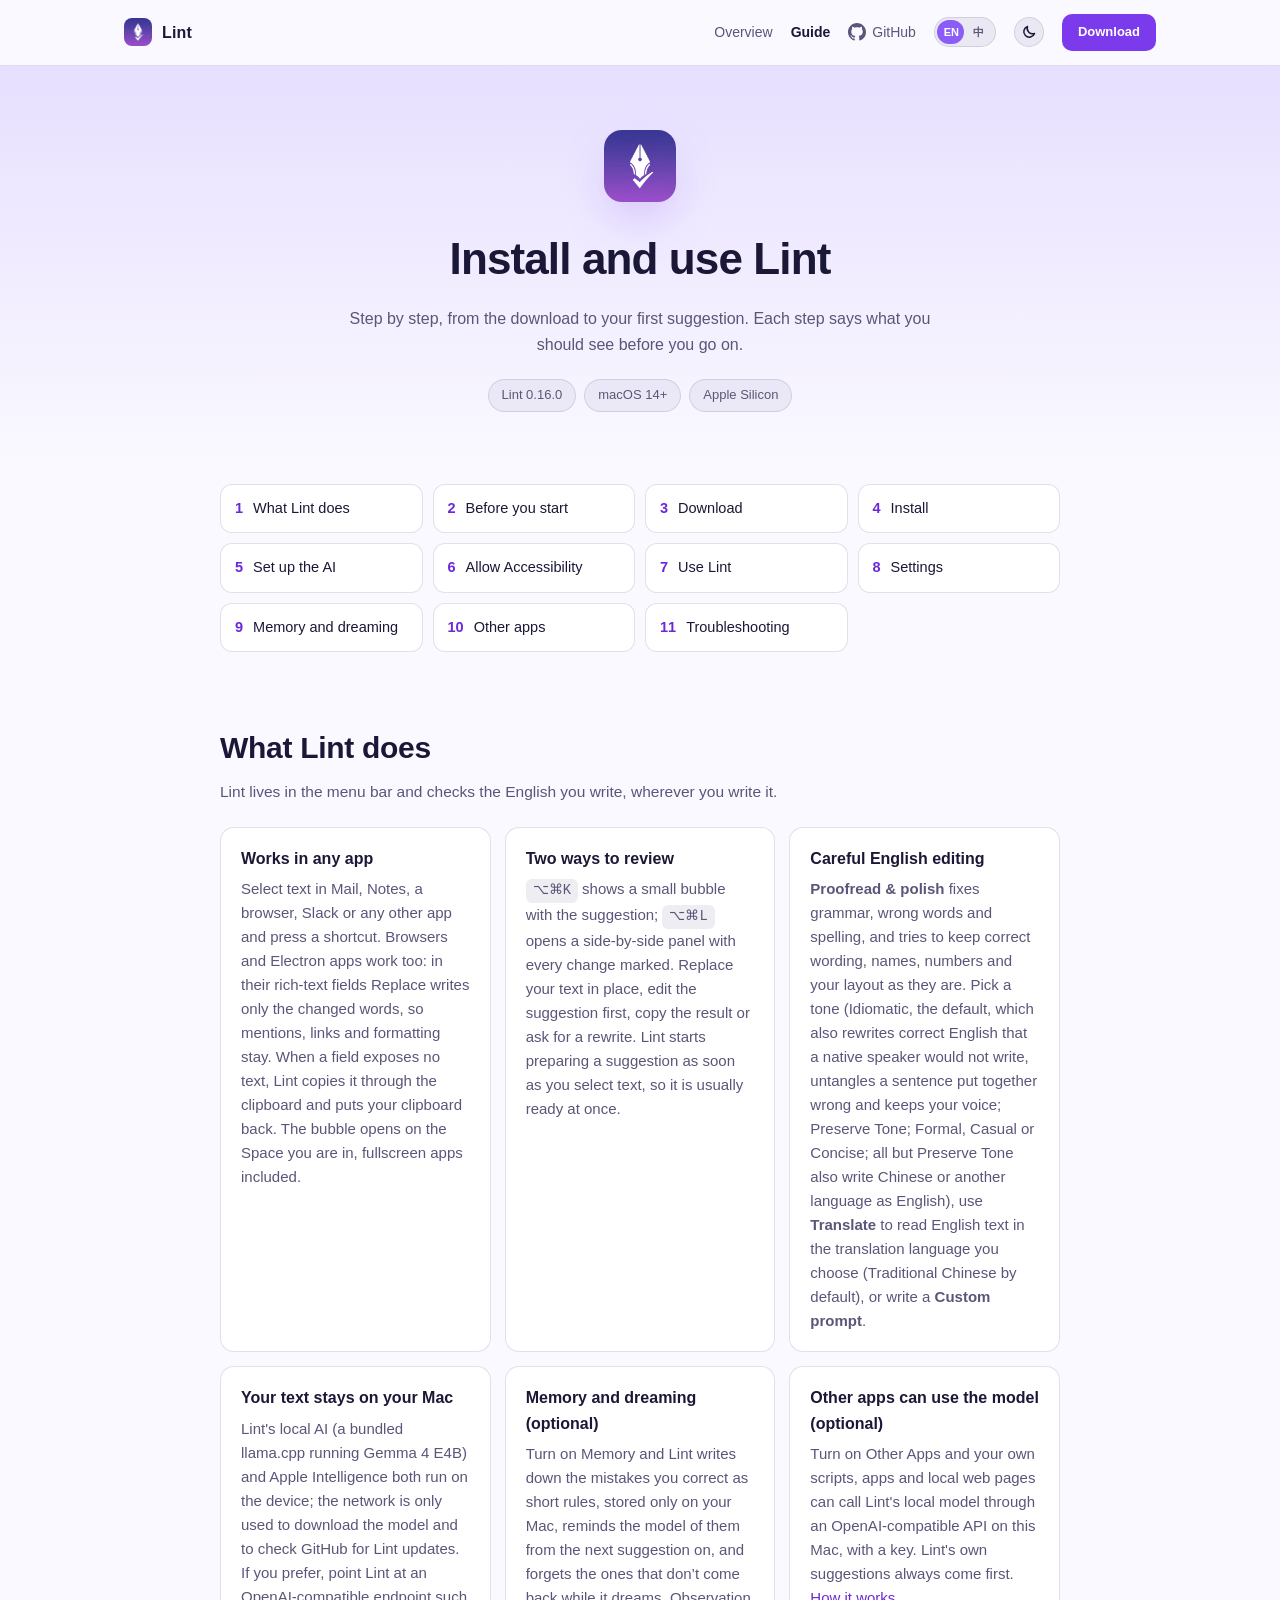
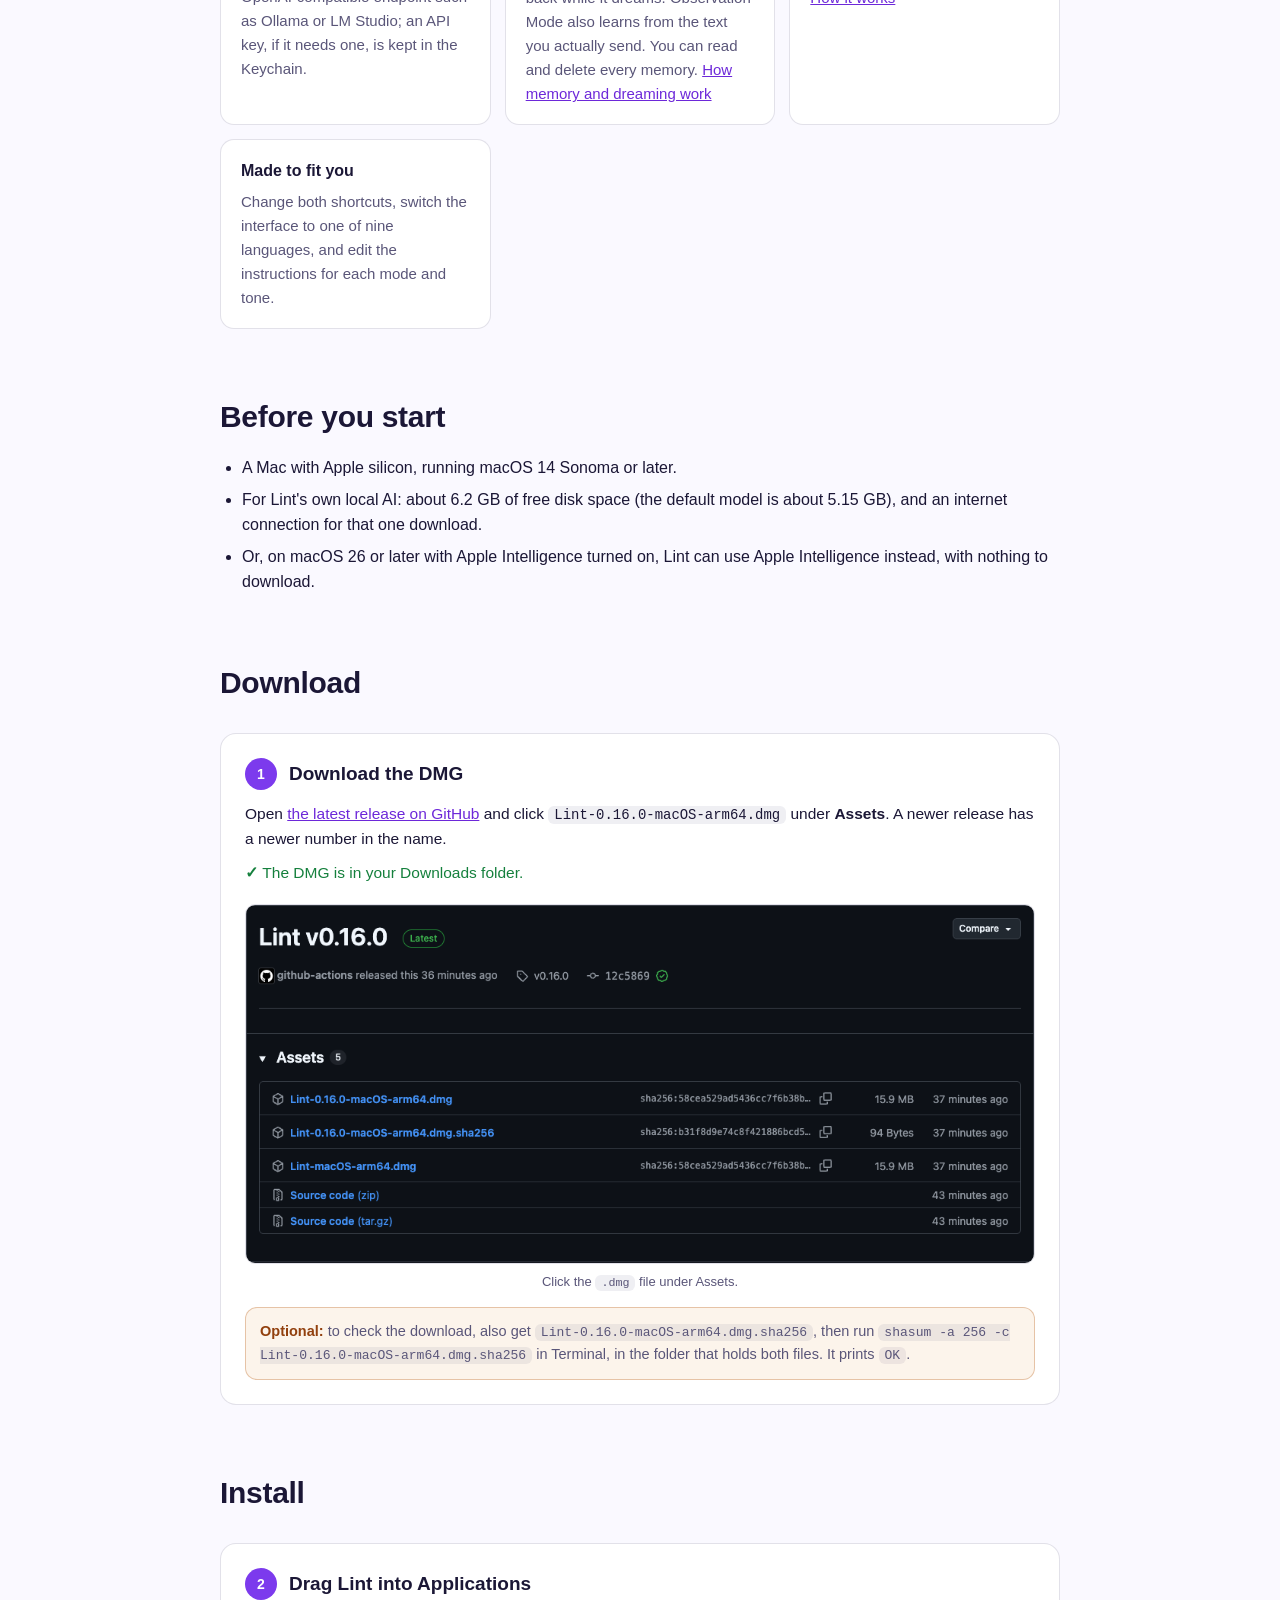
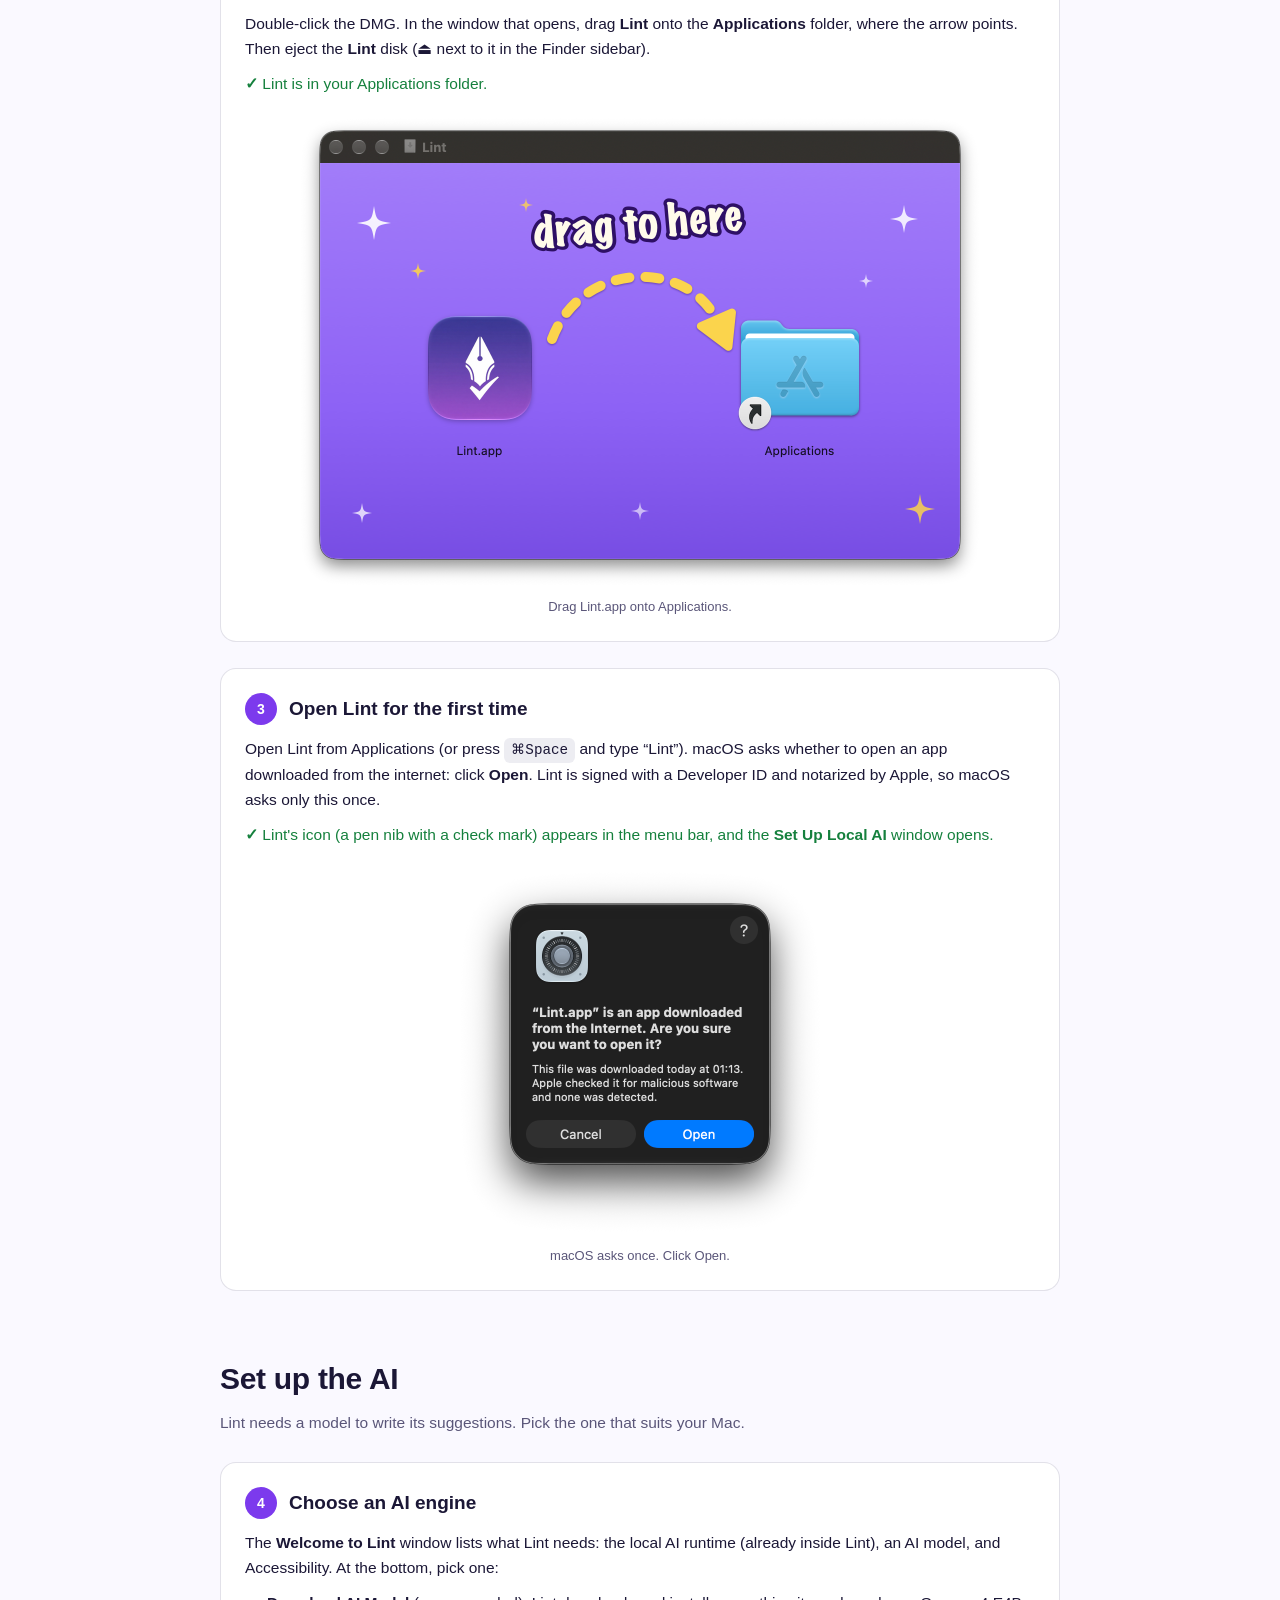
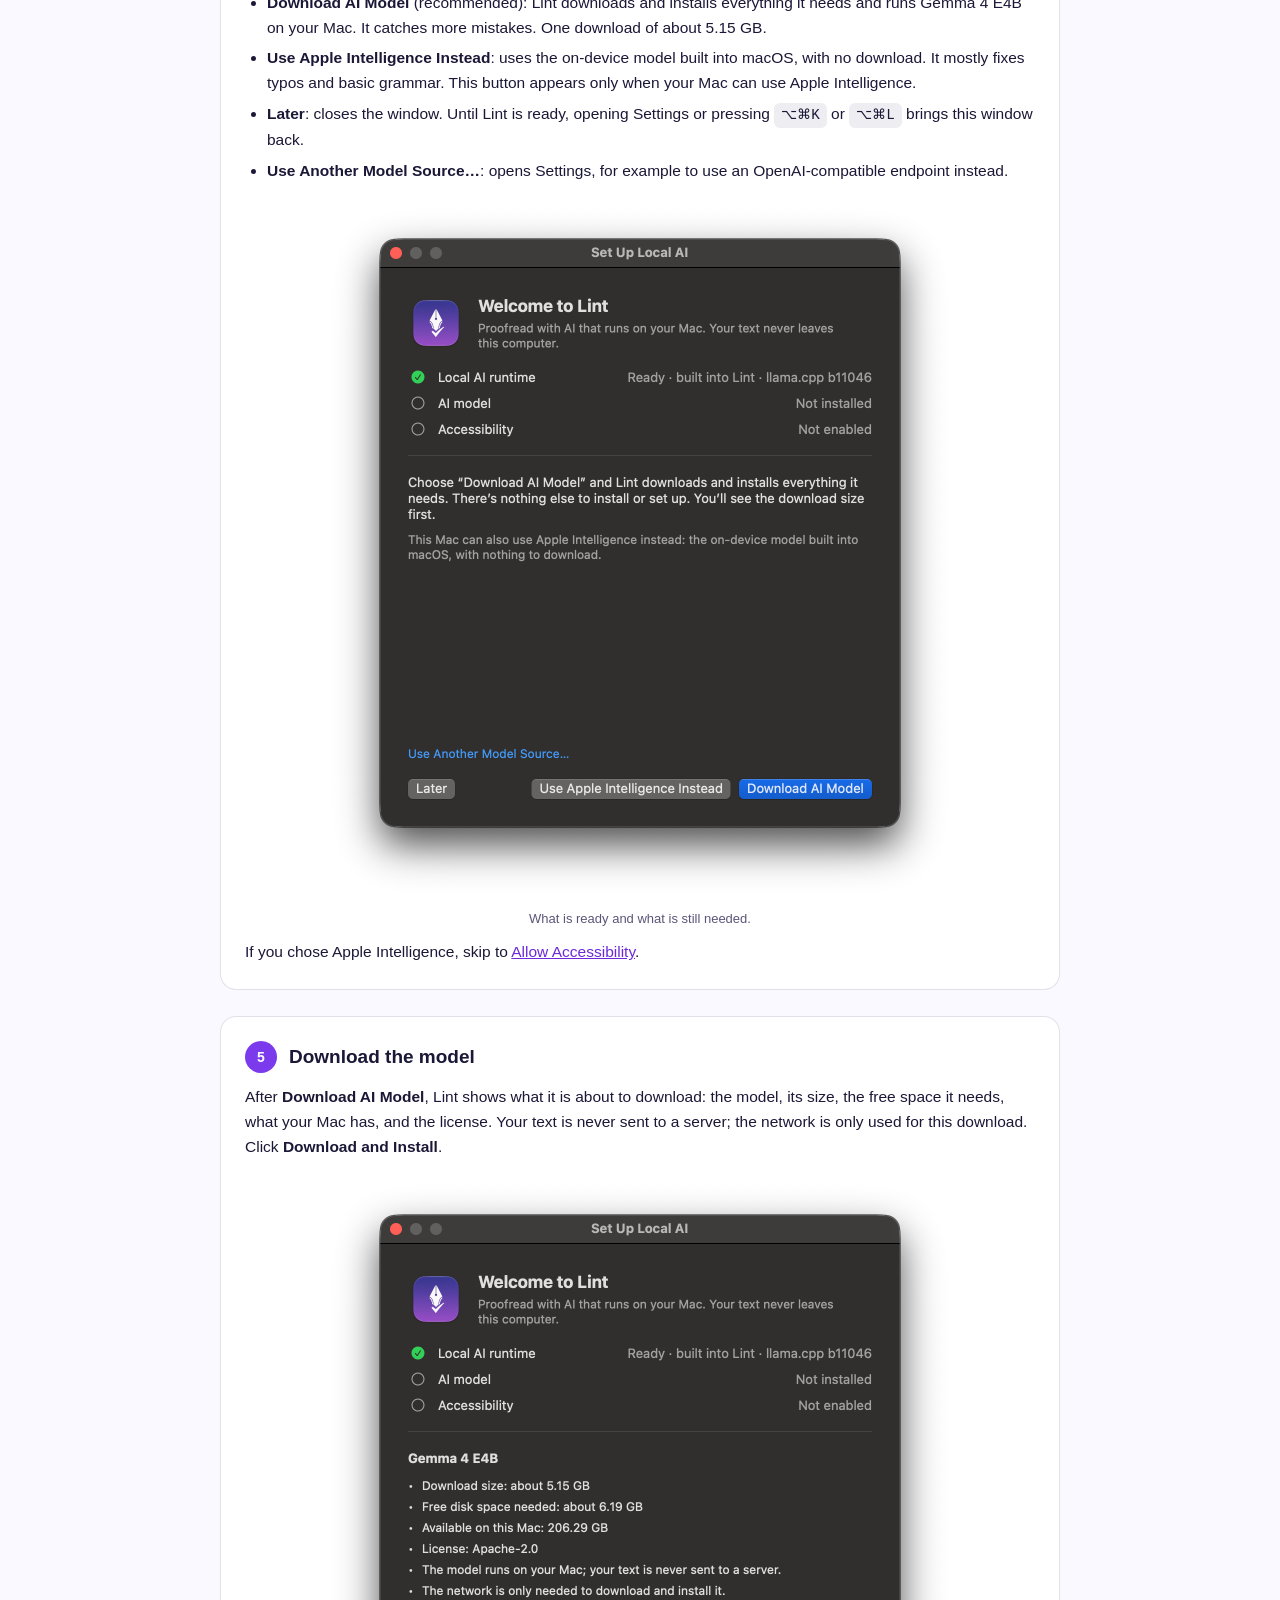
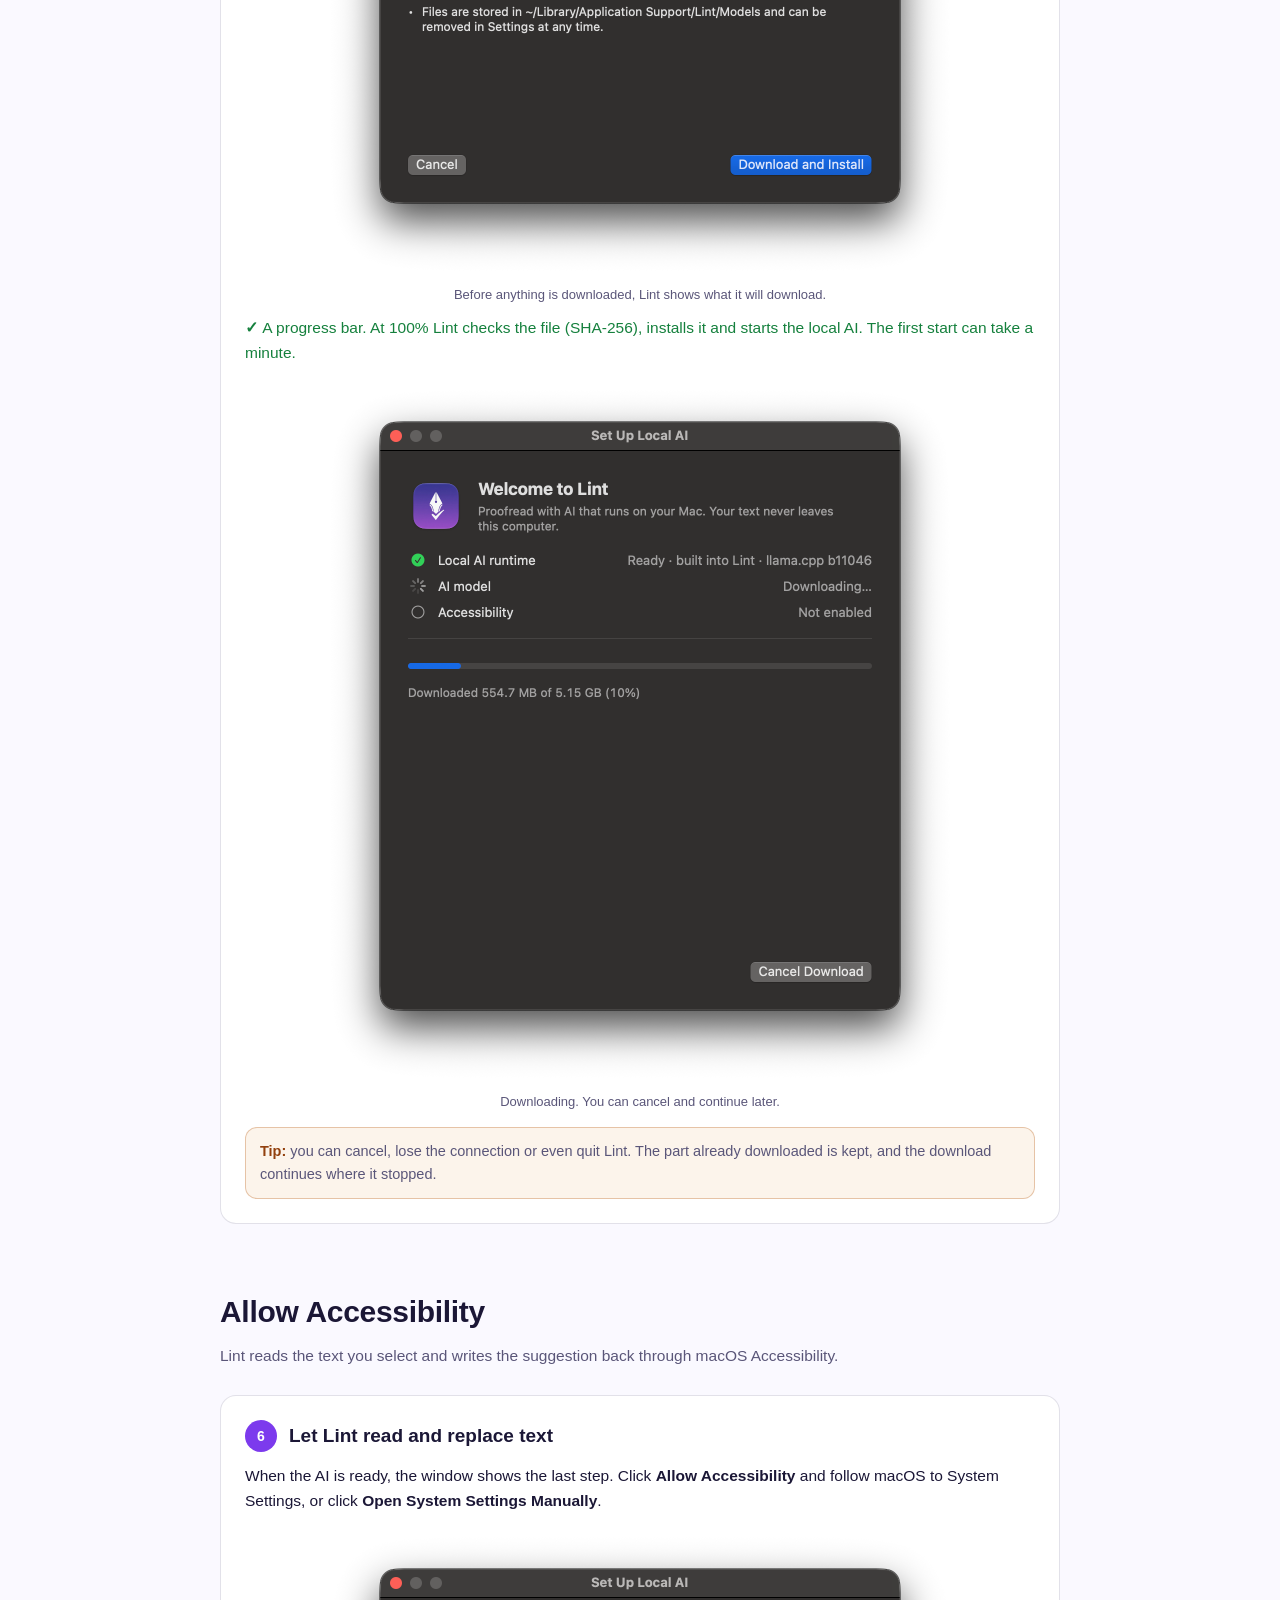
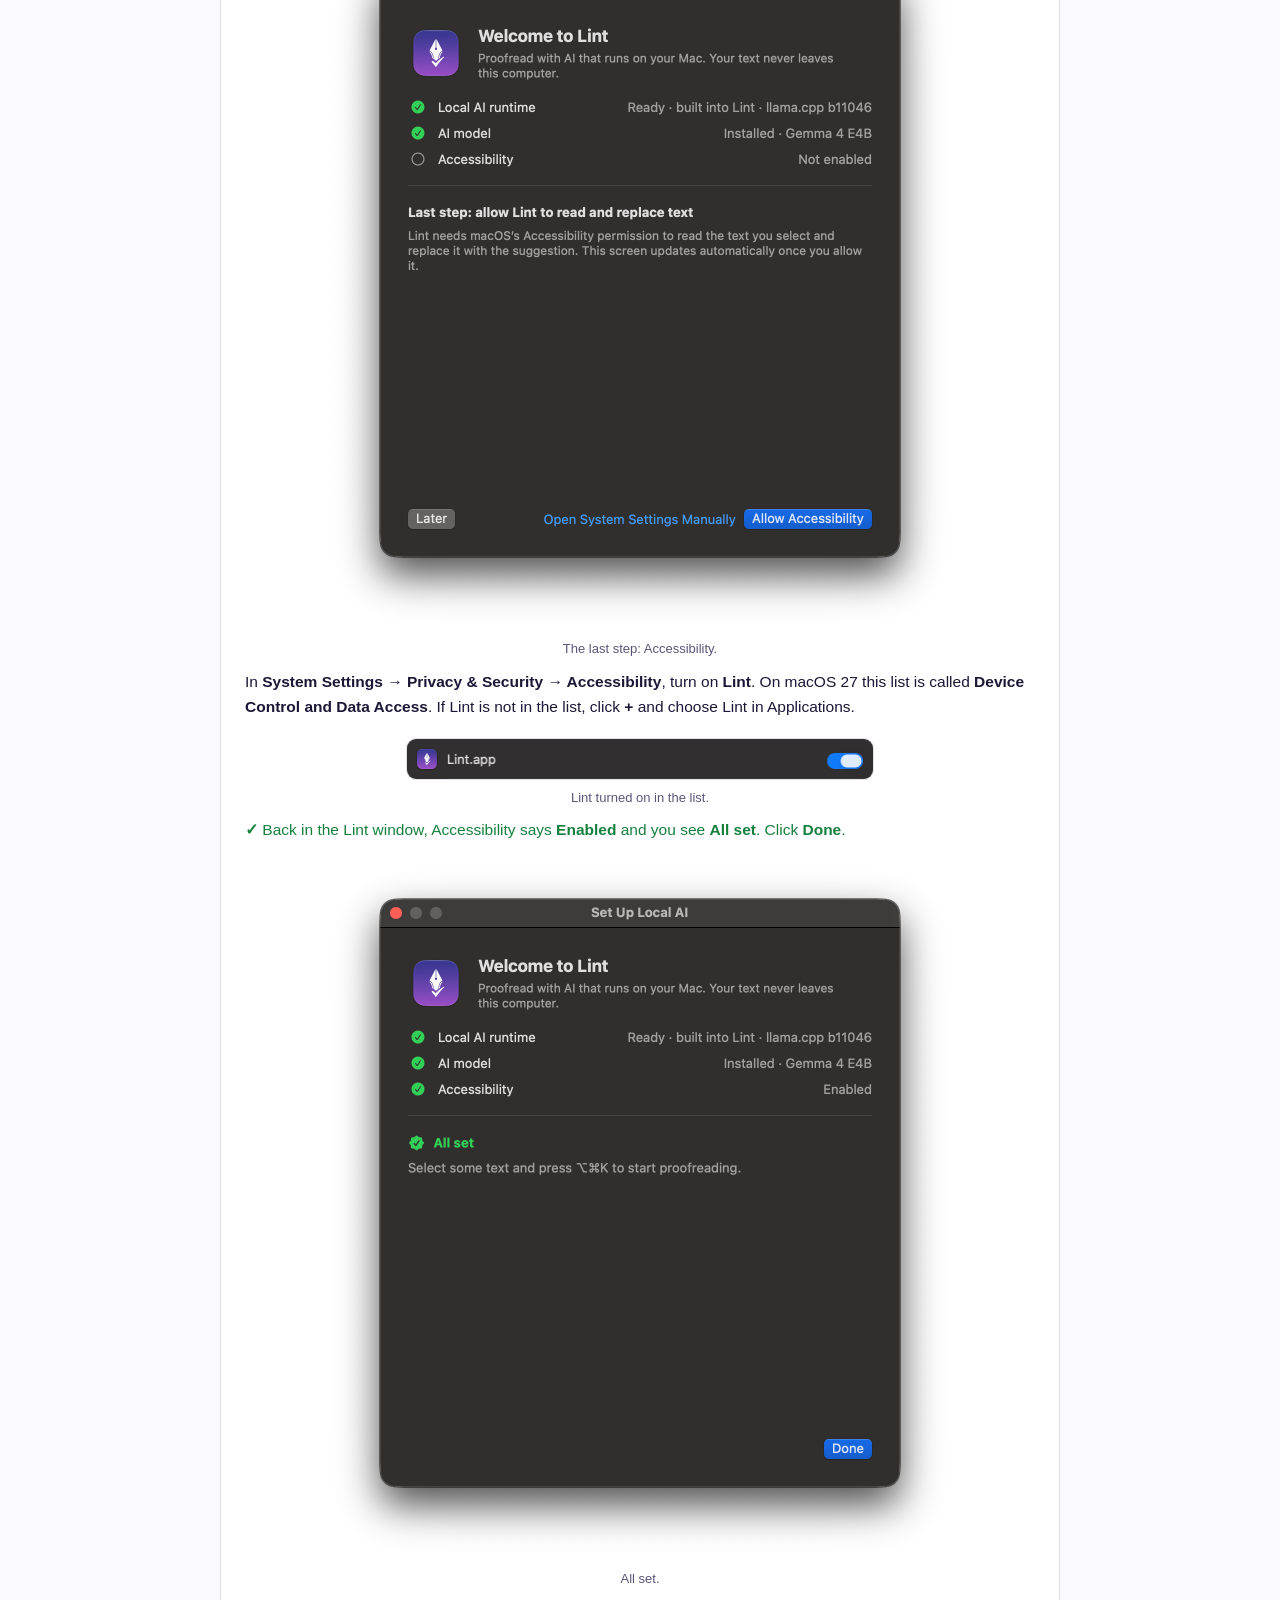
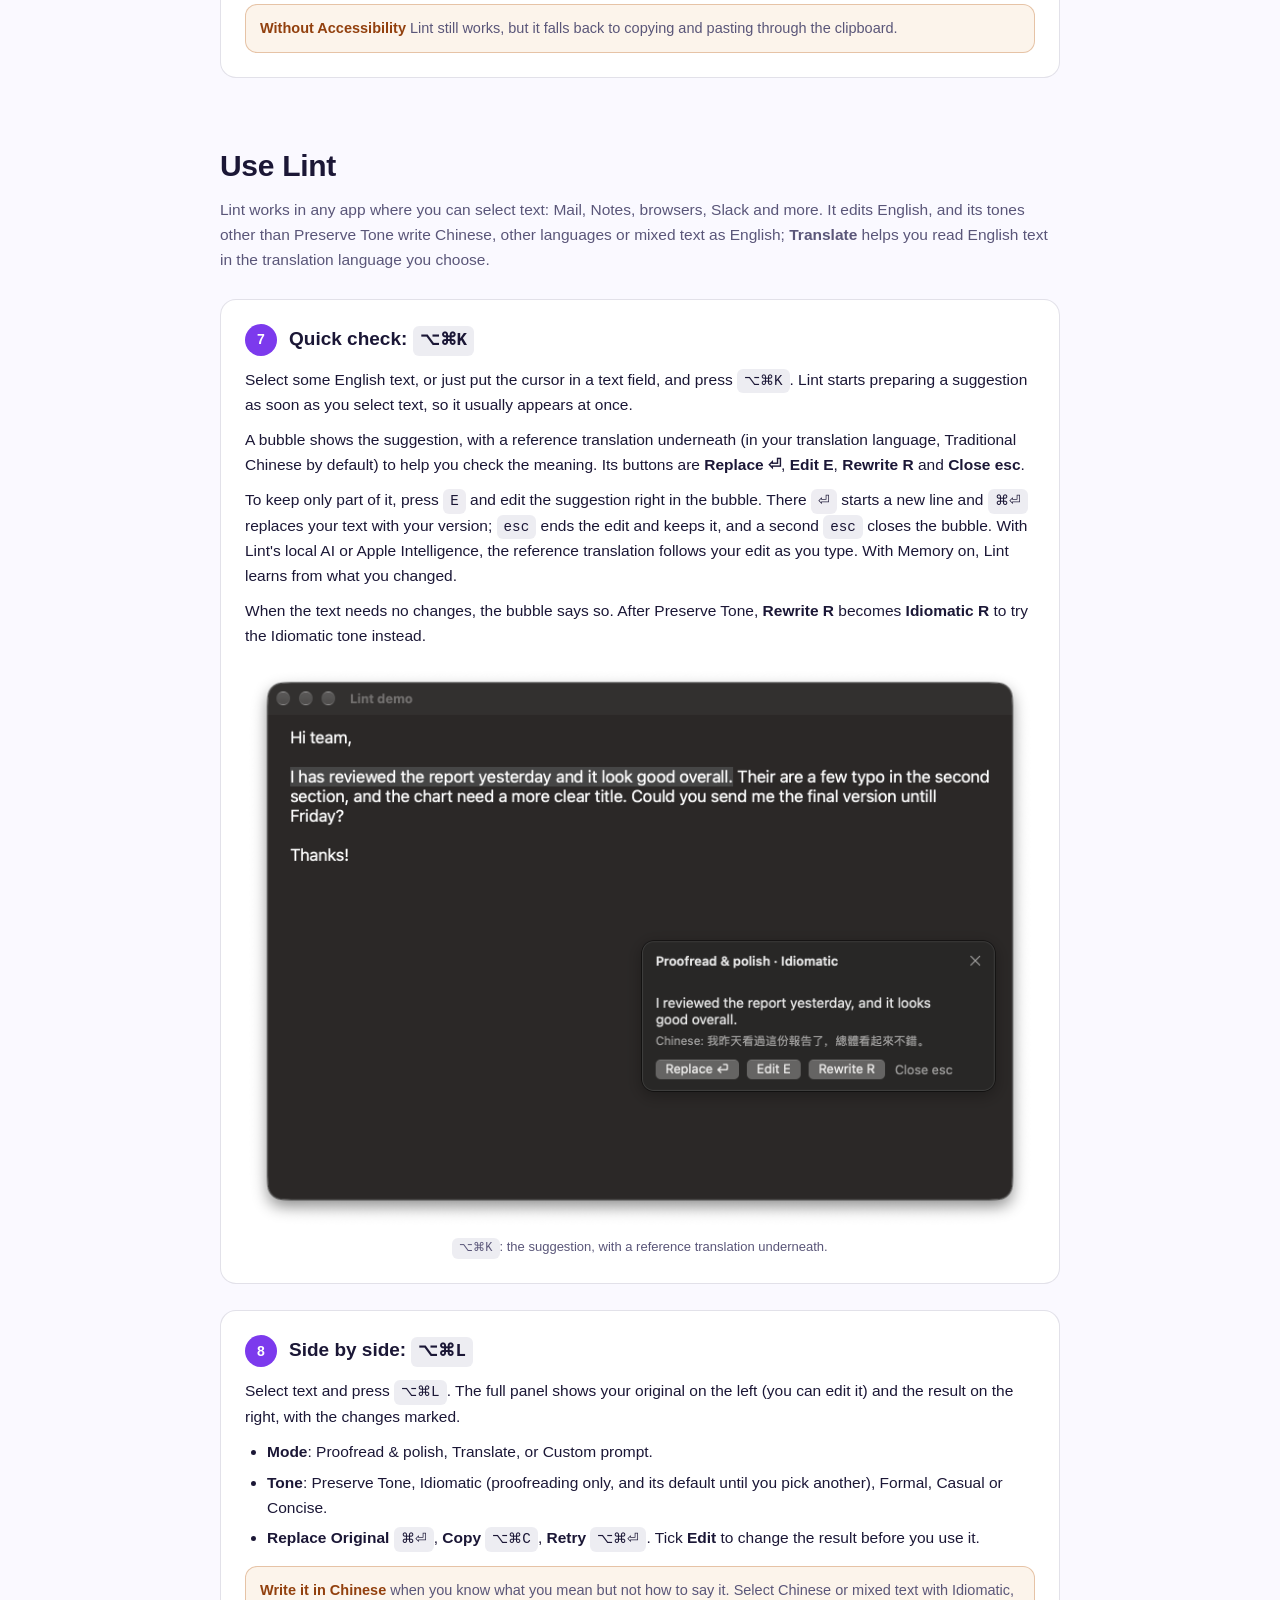
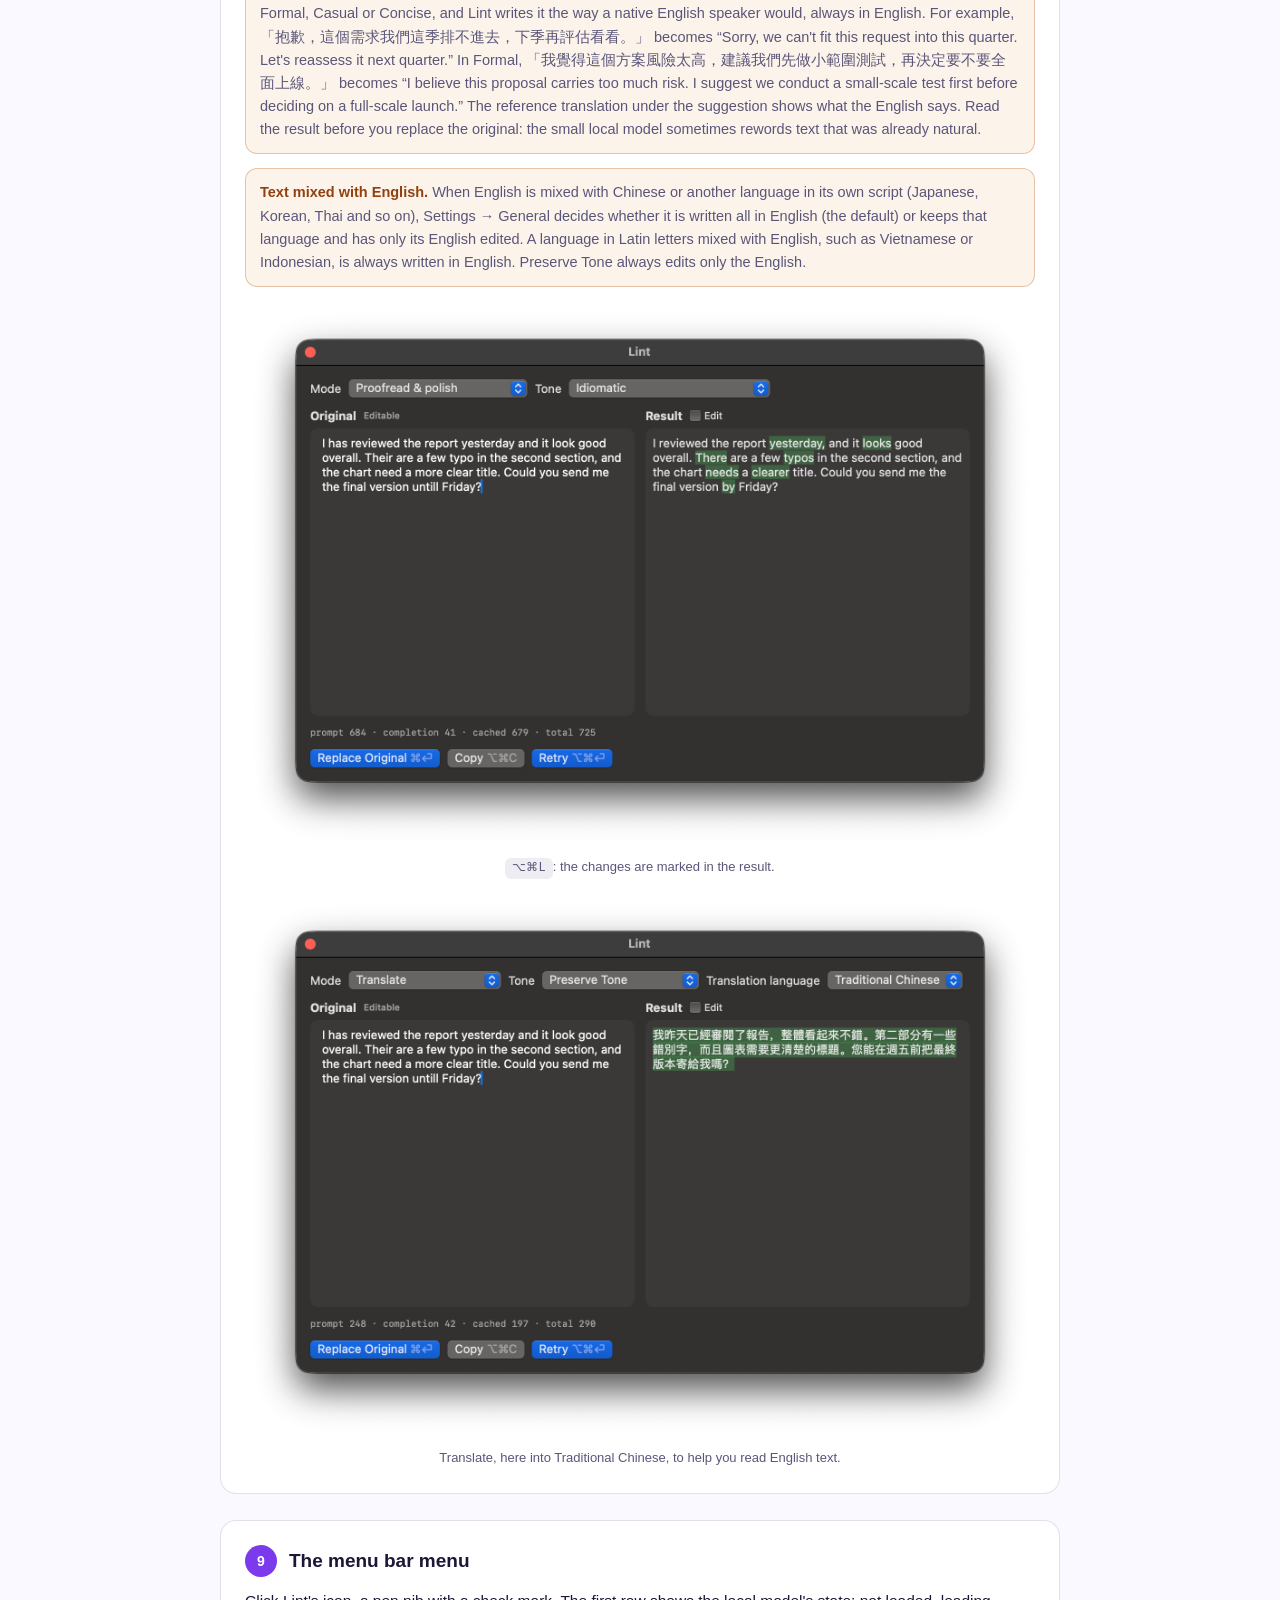
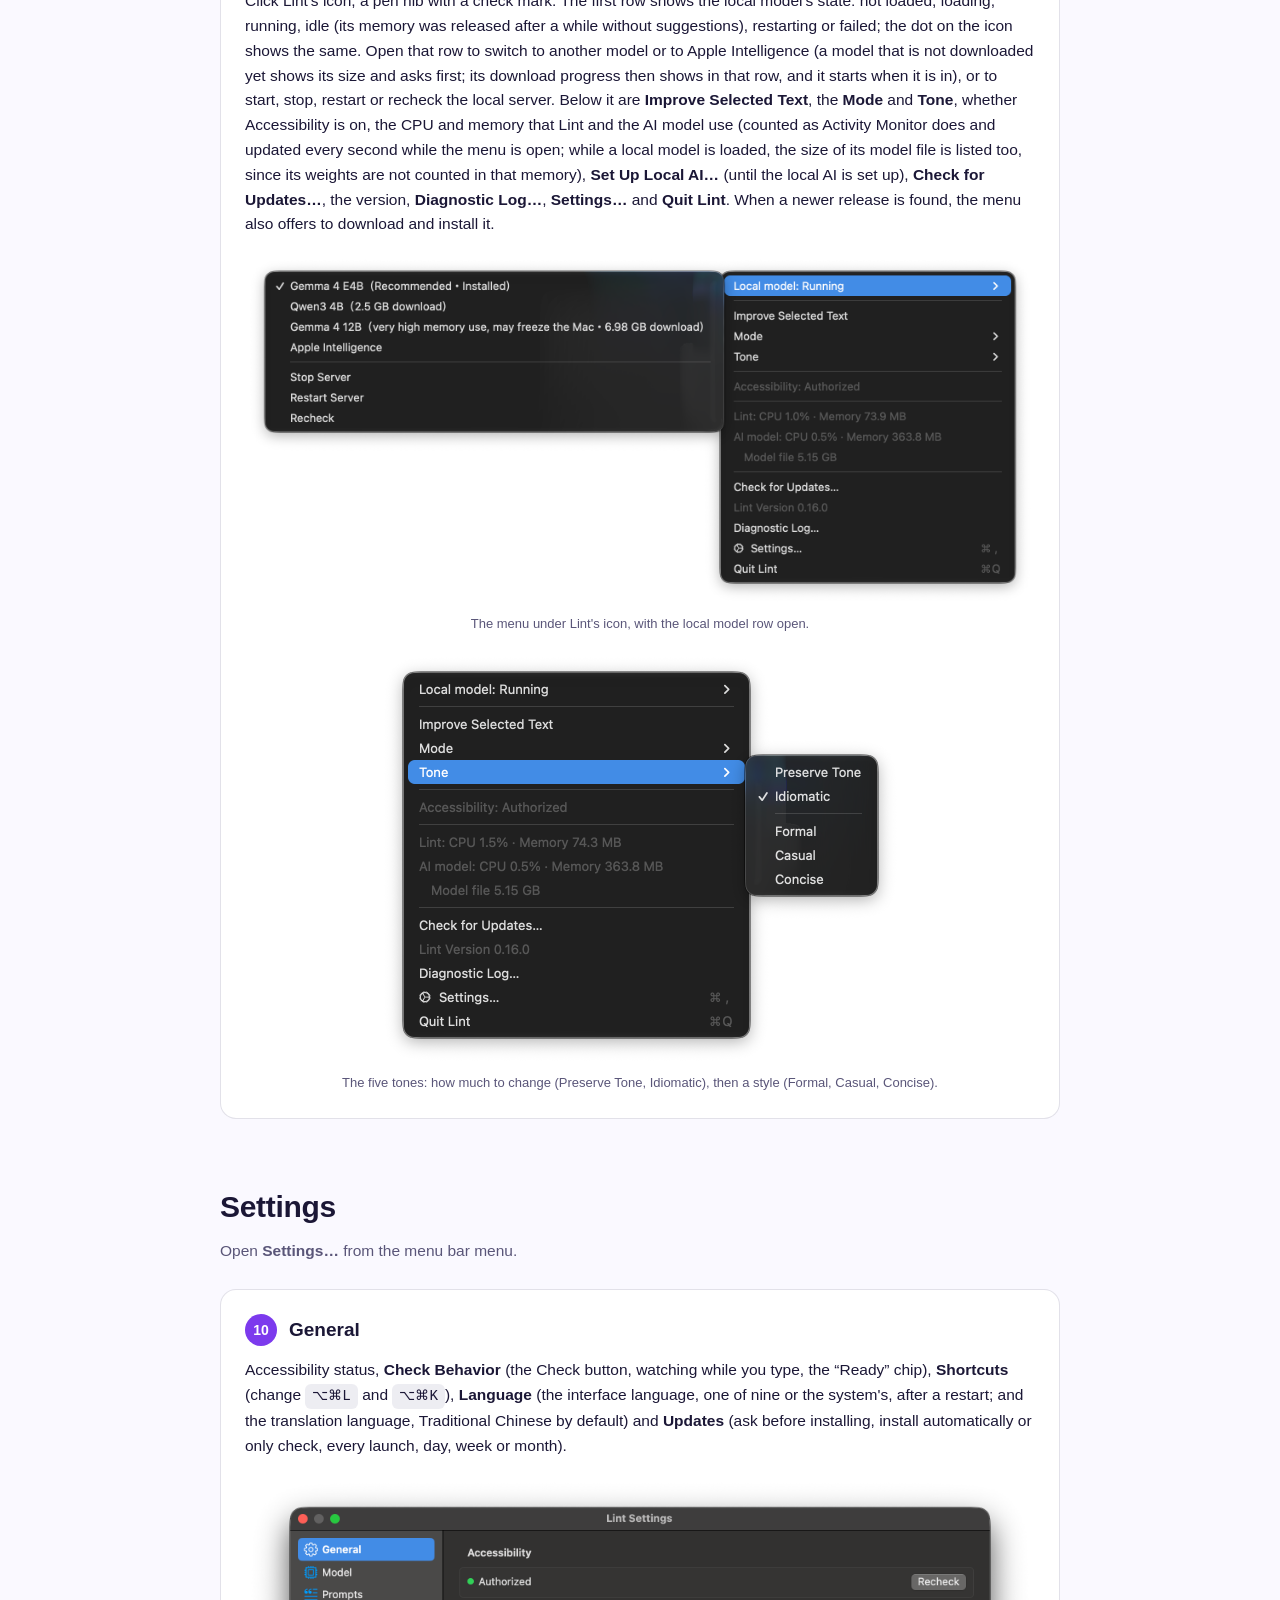
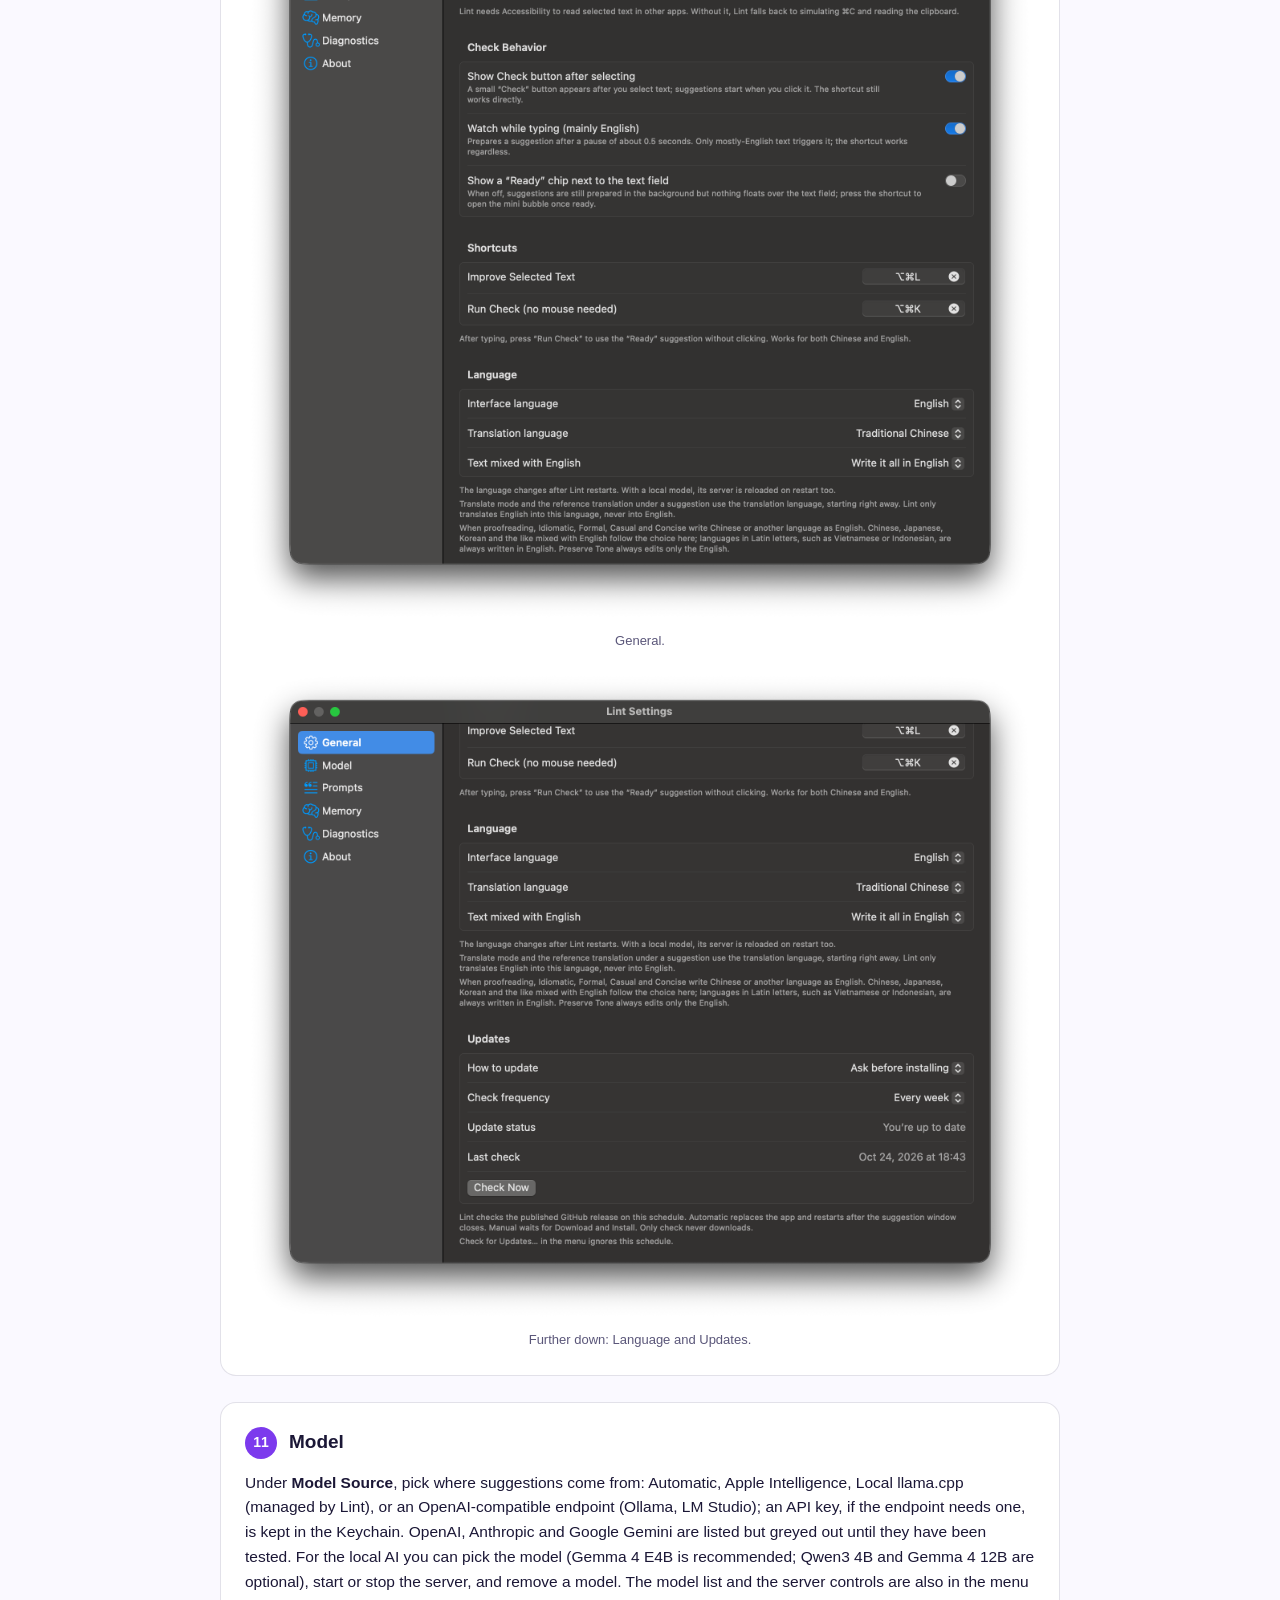
==== docs/guide.html @ 86e74096 "Add a prompt that teaches AI agents to call Lint's local API. docs/LOCAL-API-AGENT-PROMPT.md tells a" ====
<!doctype html>
<html lang="en">
<head>
<meta charset="utf-8">
<meta name="viewport" content="width=device-width, initial-scale=1">
<title>Install and use Lint — step-by-step guide</title>
<meta name="description" content="A step-by-step guide with screenshots: download Lint, install it, set up its AI, allow Accessibility, and check your first text.">
<meta name="theme-color" content="#0b0a1a">
<meta name="color-scheme" content="dark light">
<script>
/* Sets the theme before the first paint: the saved choice, else the system's. site.js wires the button. */
(function () {
  var theme = null;
  try { theme = localStorage.getItem('lint-theme'); } catch (e) {}
  if (theme !== 'light' && theme !== 'dark') theme = window.matchMedia && matchMedia('(prefers-color-scheme: light)').matches ? 'light' : 'dark';
  document.documentElement.setAttribute('data-theme', theme);
  var meta = document.querySelector('meta[name="theme-color"]');
  if (meta) meta.setAttribute('content', theme === 'light' ? '#faf9ff' : '#0b0a1a');
})();
</script>
<meta property="og:title" content="Install and use Lint — step-by-step guide">
<meta property="og:description" content="Download, install, set up and use Lint, the macOS menu-bar AI writing assistant, one step at a time.">
<meta property="og:type" content="article">
<meta property="og:url" content="https://davislinyd.github.io/Lint/guide.html">
<meta property="og:image" content="https://davislinyd.github.io/Lint/assets/icon.png">
<link rel="icon" type="image/png" href="assets/favicon.png">
<link rel="stylesheet" href="assets/site.css">
<style>
  /* Guide page */
  :root { --maxw: 880px; }
  body { line-height: 1.6; }
  a { color: var(--violet-light); }
  code {
    font-family: ui-monospace, SFMono-Regular, Menlo, monospace;
    font-size: 0.9em;
    background: var(--surface-ctl);
    padding: 1px 6px;
    border-radius: 6px;
    overflow-wrap: anywhere;
  }
  .wrap { padding: 0 20px; }

  .hero { background: linear-gradient(180deg, var(--indigo) 0%, var(--bg) 100%); text-align: center; padding: 64px 0 40px; }
  .hero-icon { width: 72px; height: 72px; border-radius: 18px; margin: 0 auto 22px; box-shadow: 0 20px 50px -18px rgba(139,92,246,0.65); }
  .hero h1 { font-size: clamp(30px, 6vw, 44px); font-weight: 800; letter-spacing: -0.02em; margin-bottom: 12px; }
  .hero-sub { font-size: 16px; color: var(--text-dim); max-width: 600px; margin: 0 auto; }
  .chips { display: flex; flex-wrap: wrap; justify-content: center; gap: 8px; margin-top: 22px; padding: 0; list-style: none; }
  .chips li { padding: 5px 13px; border-radius: 999px; background: var(--surface-chip); border: 1px solid var(--border); font-size: 13px; color: var(--text-dim); }

  .toc { margin: 8px 0 0; }
  .toc ol { display: grid; grid-template-columns: repeat(auto-fit, minmax(190px, 1fr)); gap: 10px; padding: 0; list-style: none; counter-reset: part; }
  .toc li { counter-increment: part; }
  .toc a { display: flex; gap: 10px; align-items: baseline; padding: 12px 14px; border-radius: 12px; background: var(--bg-elev); border: 1px solid var(--border); color: var(--text); text-decoration: none; font-size: 14.5px; }
  .toc a::before { content: counter(part); color: var(--violet-light); font-weight: 700; }
  .toc a:hover { border-color: var(--violet-light); }

  .part { padding: 56px 0 8px; }
  .part > h2 { font-size: clamp(24px, 4vw, 30px); font-weight: 800; letter-spacing: -0.01em; margin-bottom: 8px; }
  .part-lead { color: var(--text-dim); font-size: 15.5px; }

  .step { margin-top: 26px; background: var(--bg-elev); border: 1px solid var(--border); border-radius: var(--radius); padding: 24px; }
  .step-head { display: flex; align-items: center; gap: 12px; margin-bottom: 12px; }
  .step-num { flex: none; display: flex; align-items: center; justify-content: center; width: 32px; height: 32px; border-radius: 50%; background: var(--violet); color: #fff; font-weight: 700; font-size: 14px; }
  .step h3 { font-size: 19px; font-weight: 700; }
  .step p { margin-top: 10px; font-size: 15.5px; }
  .step ul, .step ol { margin: 10px 0 0; padding-left: 22px; font-size: 15.5px; }
  .step li { margin-top: 6px; }
  .check { color: var(--green); }
  .check::before { content: "✓ "; font-weight: 700; }
  .note { margin-top: 14px; padding: 12px 14px; border-radius: 12px; background: var(--note-bg); border: 1px solid var(--note-border); font-size: 14.5px; color: var(--text-dim); }
  .note strong { color: var(--amber); }
  .step .note p { margin-top: 0; font-size: 14.5px; }

  .reqs { margin: 14px 0 0; padding-left: 22px; }
  .reqs li { margin-top: 6px; }

  .trouble, .info-grid, .feature-grid { margin-top: 22px; display: grid; gap: 14px; }
  .feature-grid { grid-template-columns: repeat(auto-fit, minmax(240px, 1fr)); }
  :is(.trouble, .info-grid, .feature-grid) article { background: var(--bg-elev); border: 1px solid var(--border); border-radius: 14px; padding: 18px 20px; }
  :is(.trouble, .info-grid, .feature-grid) h3 { font-size: 16px; font-weight: 700; }
  :is(.trouble, .info-grid, .feature-grid) p { margin-top: 6px; color: var(--text-dim); font-size: 15px; }
  .info-grid ul { margin: 6px 0 0; padding-left: 20px; color: var(--text-dim); font-size: 15px; }
  .info-grid li { margin-top: 5px; }
  .info-grid > article { min-width: 0; }
  .info-grid code { overflow-wrap: anywhere; }
  .code-block { margin: 10px 0 0; padding: 12px 14px; border-radius: 10px; background: var(--surface-key); border: 1px solid var(--border); font: 13px/1.55 ui-monospace, SFMono-Regular, Menlo, monospace; color: var(--text); white-space: pre; overflow-x: auto; }

  .site-footer { margin-top: 72px; }

  @media (max-width: 560px) {
    .hero { padding: 48px 0 28px; }
    .step { padding: 18px 16px; }
  }
</style>
</head>
<body>

<header class="topbar">
  <div class="topbar-inner">
    <a class="brand" href="index.html">
      <img class="brand-mark" src="assets/icon.png" alt="Lint">
      <span class="brand-name">Lint</span>
    </a>
    <nav class="topnav">
      <div class="page-links">
        <a class="nav-link" href="index.html"><span class="en">Overview</span><span class="zh">總覽</span></a>
        <a class="nav-link" href="guide.html" aria-current="page"><span class="en">Guide</span><span class="zh">使用教學</span></a>
        <a class="nav-link github" href="https://github.com/davislinyd/Lint" target="_blank" rel="noopener noreferrer">
          <svg width="18" height="18" viewBox="0 0 16 16" fill="currentColor" aria-hidden="true"><path d="M8 0C3.58 0 0 3.58 0 8c0 3.54 2.29 6.53 5.47 7.59.4.07.55-.17.55-.38 0-.19-.01-.82-.01-1.49-2.01.37-2.53-.49-2.69-.94-.09-.23-.48-.94-.82-1.13-.28-.15-.68-.52-.01-.53.63-.01 1.08.58 1.23.82.72 1.21 1.87.87 2.33.66.07-.52.28-.87.51-1.07-1.78-.2-3.64-.89-3.64-3.95 0-.87.31-1.59.82-2.15-.08-.2-.36-1.02.08-2.12 0 0 .67-.21 2.2.82.64-.18 1.32-.27 2-.27.68 0 1.36.09 2 .27 1.53-1.04 2.2-.82 2.2-.82.44 1.1.16 1.92.08 2.12.51.56.82 1.27.82 2.15 0 3.07-1.87 3.75-3.65 3.95.29.25.54.73.54 1.48 0 1.07-.01 1.93-.01 2.2 0 .21.15.46.55.38A8.013 8.013 0 0 0 16 8c0-4.42-3.58-8-8-8z"/></svg>
          <span>GitHub</span>
        </a>
      </div>
      <input type="checkbox" id="lang-toggle" class="lang-toggle">
      <label for="lang-toggle" class="lang-switch" aria-label="Switch language / 切換語言">
        <span>EN</span><span>中</span>
      </label>
      <button type="button" id="theme-toggle" class="theme-switch" aria-pressed="false" aria-label="Light theme / 淺色主題" title="Light / dark · 淺色／深色" hidden>
        <svg class="icon-sun" width="16" height="16" viewBox="0 0 16 16" fill="none" stroke="currentColor" stroke-width="1.5" stroke-linecap="round" aria-hidden="true"><circle cx="8" cy="8" r="3"/><path d="M8 1.5V3M8 13v1.5M1.5 8H3M13 8h1.5M3.4 3.4l1.1 1.1M11.5 11.5l1.1 1.1M3.4 12.6l1.1-1.1M11.5 4.5l1.1-1.1"/></svg>
        <svg class="icon-moon" width="16" height="16" viewBox="0 0 16 16" fill="none" stroke="currentColor" stroke-width="1.5" stroke-linejoin="round" aria-hidden="true"><path d="M13.5 9.5A5.5 5.5 0 0 1 6.5 2.5a5.5 5.5 0 1 0 7 7z"/></svg>
      </button>
      <a class="btn btn-primary btn-small" href="https://github.com/davislinyd/Lint/releases/latest" target="_blank" rel="noopener noreferrer">
        <span class="en">Download</span><span class="zh">下載</span>
      </a>
    </nav>
  </div>
</header>

<main id="top">

  <section class="hero">
    <div class="wrap">
      <img class="hero-icon" src="assets/icon.png" alt="Lint app icon">
      <h1><span class="en">Install and use Lint</span><span class="zh">安裝與使用 Lint</span></h1>
      <p class="hero-sub">
        <span class="en">Step by step, from the download to your first suggestion. Each step says what you should see before you go on.</span>
        <span class="zh">從下載到第一個建議，一步一步來。每一步都會告訴你，繼續之前應該看到什麼。</span>
      </p>
      <ul class="chips">
        <li>Lint 0.16.0</li>
        <li>macOS 14+</li>
        <li>Apple Silicon</li>
      </ul>
    </div>
  </section>

  <div class="wrap">

    <nav class="toc" aria-label="Contents">
      <ol>
        <li><a href="#features"><span class="en">What Lint does</span><span class="zh">Lint 的特點</span></a></li>
        <li><a href="#before"><span class="en">Before you start</span><span class="zh">開始之前</span></a></li>
        <li><a href="#download"><span class="en">Download</span><span class="zh">下載</span></a></li>
        <li><a href="#install"><span class="en">Install</span><span class="zh">安裝</span></a></li>
        <li><a href="#setup"><span class="en">Set up the AI</span><span class="zh">設定 AI</span></a></li>
        <li><a href="#accessibility"><span class="en">Allow Accessibility</span><span class="zh">允許輔助功能</span></a></li>
        <li><a href="#use"><span class="en">Use Lint</span><span class="zh">開始使用</span></a></li>
        <li><a href="#settings"><span class="en">Settings</span><span class="zh">設定</span></a></li>
        <li><a href="#learning"><span class="en">Memory and dreaming</span><span class="zh">記憶與作夢</span></a></li>
        <li><a href="#local-api"><span class="en">Other apps</span><span class="zh">其他 app 使用</span></a></li>
        <li><a href="#trouble"><span class="en">Troubleshooting</span><span class="zh">疑難排解</span></a></li>
      </ol>
    </nav>

    <!-- ============================================================ -->
    <section class="part" id="features">
      <h2><span class="en">What Lint does</span><span class="zh">Lint 的特點</span></h2>
      <p class="part-lead en">Lint lives in the menu bar and checks the English you write, wherever you write it.</p>
      <p class="part-lead zh">Lint 住在選單列，在你寫字的任何地方檢查你的英文。</p>
      <div class="feature-grid">
        <article>
          <h3><span class="en">Works in any app</span><span class="zh">在任何 App 裡都能用</span></h3>
          <p class="en">Select text in Mail, Notes, a browser, Slack or any other app and press a shortcut. Browsers and Electron apps work too: in their rich-text fields Replace writes only the changed words, so mentions, links and formatting stay. When a field exposes no text, Lint copies it through the clipboard and puts your clipboard back. The bubble opens on the Space you are in, fullscreen apps included.</p>
          <p class="zh">在郵件、備忘錄、瀏覽器、Slack 或任何 App 選取文字，按下快捷鍵就行。瀏覽器與 Electron App 也支援：在它們的富文字輸入框裡，取代只會改寫有變動的字，提及、連結與格式都會保留。輸入框讀不到文字時，Lint 會透過剪貼簿複製，再把你的剪貼簿還原。浮窗會出現在你正在使用的 Space，包含全螢幕 App。</p>
        </article>
        <article>
          <h3><span class="en">Two ways to review</span><span class="zh">兩種檢查方式</span></h3>
          <p class="en"><span class="kbd-inline">⌥⌘K</span> shows a small bubble with the suggestion; <span class="kbd-inline">⌥⌘L</span> opens a side-by-side panel with every change marked. Replace your text in place, edit the suggestion first, copy the result or ask for a rewrite. Lint starts preparing a suggestion as soon as you select text, so it is usually ready at once.</p>
          <p class="zh"><span class="kbd-inline">⌥⌘K</span> 以小浮窗顯示建議；<span class="kbd-inline">⌥⌘L</span> 打開雙欄面板，標出每一處修改。可以直接取代原文、先修改建議再取代、複製結果，或要求重寫。你一選取文字，Lint 就開始準備建議，所以通常馬上就好。</p>
        </article>
        <article>
          <h3><span class="en">Careful English editing</span><span class="zh">細心的英文潤飾</span></h3>
          <p class="en"><strong>Proofread &amp; polish</strong> fixes grammar, wrong words and spelling, and tries to keep correct wording, names, numbers and your layout as they are. Pick a tone (Idiomatic, the default, which also rewrites correct English that a native speaker would not write, untangles a sentence put together wrong and keeps your voice; Preserve Tone; Formal, Casual or Concise; all but Preserve Tone also write Chinese or another language as English), use <strong>Translate</strong> to read English text in the translation language you choose (Traditional Chinese by default), or write a <strong>Custom prompt</strong>.</p>
          <p class="zh"><strong>「文法校對與潤飾」</strong>修正文法、用錯的字與拼字，並盡量保留正確的用字、人名、數字與版面。可以選語氣（預設的「道地」：也改寫文法正確但母語者不會這樣說的英文、把組得不對的句子理順，並保留你的語氣；保留原語氣；正式、輕鬆或簡潔；除了保留原語氣，都會把中文或其他語言寫成英文），用<strong>「翻譯」</strong>把英文翻成你選的翻譯語言來閱讀（預設繁體中文），或寫<strong>「自訂 Prompt」</strong>。</p>
        </article>
        <article>
          <h3><span class="en">Your text stays on your Mac</span><span class="zh">文字留在你的 Mac 上</span></h3>
          <p class="en">Lint's local AI (a bundled llama.cpp running Gemma 4 E4B) and Apple Intelligence both run on the device; the network is only used to download the model and to check GitHub for Lint updates. If you prefer, point Lint at an OpenAI-compatible endpoint such as Ollama or LM Studio; an API key, if it needs one, is kept in the Keychain.</p>
          <p class="zh">Lint 的本機 AI（內建 llama.cpp 執行 Gemma 4 E4B）和 Apple Intelligence 都在這台 Mac 上執行，只有下載模型和到 GitHub 檢查 Lint 更新時需要網路。也可以改接 Ollama、LM Studio 等 OpenAI 相容端點；需要 API Key 的話，Key 存在鑰匙圈。</p>
        </article>
        <article>
          <h3><span class="en">Memory and dreaming (optional)</span><span class="zh">記憶與作夢（選用）</span></h3>
          <p class="en">Turn on Memory and Lint writes down the mistakes you correct as short rules, stored only on your Mac, reminds the model of them from the next suggestion on, and forgets the ones that don’t come back while it dreams. Observation Mode also learns from the text you actually send. You can read and delete every memory. <a href="#learning">How memory and dreaming work</a></p>
          <p class="zh">開啟記憶後，Lint 會把你修正過的錯誤記成簡短規則，只存在你的 Mac，下一次建議就開始提醒模型，沒有再出現的會在作夢時忘記。「觀察模式」還會從你實際送出的文字學習。每一條記憶都能查看與刪除。<a href="#learning">記憶與作夢怎麼運作</a></p>
        </article>
        <article>
          <h3><span class="en">Other apps can use the model (optional)</span><span class="zh">讓其他 app 使用模型（選用）</span></h3>
          <p class="en">Turn on Other Apps and your own scripts, apps and local web pages can call Lint's local model through an OpenAI-compatible API on this Mac, with a key. Lint's own suggestions always come first. <a href="#local-api">How it works</a></p>
          <p class="zh">開啟「其他 app 使用」後，你自己的腳本、App 和本機網頁就能用金鑰，透過這台 Mac 上的 OpenAI 相容 API 呼叫 Lint 的本機模型。Lint 自己的建議永遠優先。<a href="#local-api">怎麼運作</a></p>
        </article>
        <article>
          <h3><span class="en">Made to fit you</span><span class="zh">依你的習慣調整</span></h3>
          <p class="en">Change both shortcuts, switch the interface to one of nine languages, and edit the instructions for each mode and tone.</p>
          <p class="zh">兩組快捷鍵都能更改，介面可以切換成九種語言之一，每個模式與語氣的指示也都能修改。</p>
        </article>
      </div>
    </section>

    <!-- ============================================================ -->
    <section class="part" id="before">
      <h2><span class="en">Before you start</span><span class="zh">開始之前</span></h2>
      <ul class="reqs en">
        <li>A Mac with Apple silicon, running macOS 14 Sonoma or later.</li>
        <li>For Lint's own local AI: about 6.2 GB of free disk space (the default model is about 5.15 GB), and an internet connection for that one download.</li>
        <li>Or, on macOS 26 or later with Apple Intelligence turned on, Lint can use Apple Intelligence instead, with nothing to download.</li>
      </ul>
      <ul class="reqs zh">
        <li>搭載 Apple 晶片、執行 macOS 14 Sonoma 或更新版本的 Mac。</li>
        <li>使用 Lint 自己的本機 AI：約 6.2 GB 可用空間（預設模型約 5.15 GB），以及下載這一次所需的網路。</li>
        <li>或者，在 macOS 26 以上且已開啟 Apple Intelligence 的 Mac，Lint 可以改用 Apple Intelligence，不必下載。</li>
      </ul>
    </section>

    <!-- ============================================================ -->
    <section class="part" id="download">
      <h2><span class="en">Download</span><span class="zh">下載</span></h2>

      <article class="step">
        <div class="step-head"><span class="step-num">1</span><h3><span class="en">Download the DMG</span><span class="zh">下載 DMG</span></h3></div>
        <p class="en">Open <a href="https://github.com/davislinyd/Lint/releases/latest" target="_blank" rel="noopener noreferrer">the latest release on GitHub</a> and click <code>Lint-0.16.0-macOS-arm64.dmg</code> under <strong>Assets</strong>. A newer release has a newer number in the name.</p>
        <p class="zh">打開 <a href="https://github.com/davislinyd/Lint/releases/latest" target="_blank" rel="noopener noreferrer">GitHub 上的最新版本</a>，在 <strong>Assets</strong> 下點 <code>Lint-0.16.0-macOS-arm64.dmg</code>。之後的版本檔名裡的版本號會不同。</p>
        <p class="check en">The DMG is in your Downloads folder.</p>
        <p class="check zh">「下載項目」資料夾裡有這個 DMG。</p>
        <figure>
          <a class="shot flat" href="assets/guide/shared/github-release.png" target="_blank" rel="noopener"><img src="assets/guide/shared/github-release.png" alt="The Lint v0.16.0 release on GitHub with the DMG under Assets" width="1036" height="470" loading="lazy"></a>
          <figcaption><span class="en">Click the <code>.dmg</code> file under Assets.</span><span class="zh">在 Assets 下點 <code>.dmg</code> 檔。</span></figcaption>
        </figure>
        <div class="note en"><p><strong>Optional:</strong> to check the download, also get <code>Lint-0.16.0-macOS-arm64.dmg.sha256</code>, then run <code>shasum -a 256 -c Lint-0.16.0-macOS-arm64.dmg.sha256</code> in Terminal, in the folder that holds both files. It prints <code>OK</code>.</p></div>
        <div class="note zh"><p><strong>選用：</strong>想確認下載無誤，可以一併下載 <code>Lint-0.16.0-macOS-arm64.dmg.sha256</code>，在放著這兩個檔案的資料夾打開「終端機」，執行 <code>shasum -a 256 -c Lint-0.16.0-macOS-arm64.dmg.sha256</code>，會印出 <code>OK</code>。</p></div>
      </article>
    </section>

    <!-- ============================================================ -->
    <section class="part" id="install">
      <h2><span class="en">Install</span><span class="zh">安裝</span></h2>

      <article class="step">
        <div class="step-head"><span class="step-num">2</span><h3><span class="en">Drag Lint into Applications</span><span class="zh">把 Lint 拖進「應用程式」</span></h3></div>
        <p class="en">Double-click the DMG. In the window that opens, drag <strong>Lint</strong> onto the <strong>Applications</strong> folder, where the arrow points. Then eject the <strong>Lint</strong> disk (⏏ next to it in the Finder sidebar).</p>
        <p class="zh">雙擊 DMG。在開啟的視窗裡，照箭頭把 <strong>Lint</strong> 拖到 <strong>Applications</strong> 資料夾上。接著退出 <strong>Lint</strong> 磁碟（Finder 側邊欄裡它旁邊的 ⏏）。</p>
        <p class="check en">Lint is in your Applications folder.</p>
        <p class="check zh">「應用程式」資料夾裡有 Lint。</p>
        <figure>
          <a class="shot" href="assets/guide/shared/dmg-window.png" target="_blank" rel="noopener"><img src="assets/guide/shared/dmg-window.png" alt="The Lint disk image window: an arrow labeled “drag to here” points from Lint.app to the Applications folder" width="686" height="474" loading="lazy"></a>
          <figcaption><span class="en">Drag Lint.app onto Applications.</span><span class="zh">把 Lint.app 拖到 Applications 上。</span></figcaption>
        </figure>
      </article>

      <article class="step">
        <div class="step-head"><span class="step-num">3</span><h3><span class="en">Open Lint for the first time</span><span class="zh">第一次打開 Lint</span></h3></div>
        <p class="en">Open Lint from Applications (or press <span class="kbd-inline">⌘Space</span> and type “Lint”). macOS asks whether to open an app downloaded from the internet: click <strong>Open</strong>. Lint is signed with a Developer ID and notarized by Apple, so macOS asks only this once.</p>
        <p class="zh">從「應用程式」打開 Lint（或按 <span class="kbd-inline">⌘空白鍵</span> 輸入「Lint」）。macOS 會問你是否要打開從網路下載的 App：按<strong>「打開」</strong>（英文系統顯示為 <strong>Open</strong>）。Lint 以 Developer ID 簽署並通過 Apple 公證，所以只會問這一次。</p>
        <p class="check en">Lint's icon (a pen nib with a check mark) appears in the menu bar, and the <strong>Set Up Local AI</strong> window opens.</p>
        <p class="check zh">選單列出現 Lint 的圖示（筆尖加一個勾），並打開<strong>「設定本機 AI」</strong>視窗。</p>
        <figure>
          <a class="shot" href="assets/guide/shared/gatekeeper.png" target="_blank" rel="noopener"><img src="assets/guide/shared/gatekeeper.png" alt="macOS asks whether to open Lint.app, an app downloaded from the Internet" width="372" height="372" loading="lazy"></a>
          <figcaption><span class="en">macOS asks once. Click Open.</span><span class="zh">macOS 只會問這一次，按「打開」（Open）。</span></figcaption>
        </figure>
      </article>
    </section>

    <!-- ============================================================ -->
    <section class="part" id="setup">
      <h2><span class="en">Set up the AI</span><span class="zh">設定 AI</span></h2>
      <p class="part-lead en">Lint needs a model to write its suggestions. Pick the one that suits your Mac.</p>
      <p class="part-lead zh">Lint 需要一個模型來產生建議。選一個適合你這台 Mac 的。</p>

      <article class="step">
        <div class="step-head"><span class="step-num">4</span><h3><span class="en">Choose an AI engine</span><span class="zh">選擇 AI 引擎</span></h3></div>
        <p class="en">The <strong>Welcome to Lint</strong> window lists what Lint needs: the local AI runtime (already inside Lint), an AI model, and Accessibility. At the bottom, pick one:</p>
        <p class="zh"><strong>「歡迎使用 Lint」</strong>視窗會列出 Lint 需要的東西：本機 AI 執行環境（已內建）、AI 模型與輔助功能。在下方選一個：</p>
        <ul class="en">
          <li><strong>Download AI Model</strong> (recommended): Lint downloads and installs everything it needs and runs Gemma 4 E4B on your Mac. It catches more mistakes. One download of about 5.15 GB.</li>
          <li><strong>Use Apple Intelligence Instead</strong>: uses the on-device model built into macOS, with no download. It mostly fixes typos and basic grammar. This button appears only when your Mac can use Apple Intelligence.</li>
          <li><strong>Later</strong>: closes the window. Until Lint is ready, opening Settings or pressing <span class="kbd-inline">⌥⌘K</span> or <span class="kbd-inline">⌥⌘L</span> brings this window back.</li>
          <li><strong>Use Another Model Source…</strong>: opens Settings, for example to use an OpenAI-compatible endpoint instead.</li>
        </ul>
        <ul class="zh">
          <li><strong>「下載 AI 模型」</strong>（建議）：Lint 會幫你下載並安裝所有需要的元件，在你的 Mac 上執行 Gemma 4 E4B，能抓出較多錯誤。需要下載一次，約 5.15 GB。</li>
          <li><strong>「改用 Apple Intelligence」</strong>：使用 macOS 內建的裝置端模型，不必下載，主要修正拼字與基本文法。只有這台 Mac 能使用 Apple Intelligence 時才會出現這個按鈕。</li>
          <li><strong>「稍後」</strong>：先關閉視窗。在 Lint 能運作之前，打開設定或按 <span class="kbd-inline">⌥⌘K</span>、<span class="kbd-inline">⌥⌘L</span> 都會回到這個視窗。</li>
          <li><strong>「使用其他模型來源…」</strong>：打開設定，例如改用 OpenAI 相容端點。</li>
        </ul>
        <figure>
          <a class="shot en" href="assets/guide/en/setup-welcome.png" target="_blank" rel="noopener"><img src="assets/guide/en/setup-welcome.png" alt="The Welcome to Lint window" width="632" height="700" loading="lazy"></a>
          <a class="shot zh" href="assets/guide/zh/setup-welcome.png" target="_blank" rel="noopener"><img src="assets/guide/zh/setup-welcome.png" alt="「歡迎使用 Lint」視窗" width="632" height="700" loading="lazy"></a>
          <figcaption><span class="en">What is ready and what is still needed.</span><span class="zh">哪些已就緒、還缺什麼。</span></figcaption>
        </figure>
        <p class="en">If you chose Apple Intelligence, skip to <a href="#accessibility">Allow Accessibility</a>.</p>
        <p class="zh">如果你選了 Apple Intelligence，直接跳到<a href="#accessibility">「允許輔助功能」</a>。</p>
      </article>

      <article class="step">
        <div class="step-head"><span class="step-num">5</span><h3><span class="en">Download the model</span><span class="zh">下載模型</span></h3></div>
        <p class="en">After <strong>Download AI Model</strong>, Lint shows what it is about to download: the model, its size, the free space it needs, what your Mac has, and the license. Your text is never sent to a server; the network is only used for this download. Click <strong>Download and Install</strong>.</p>
        <p class="zh">按下<strong>「下載 AI 模型」</strong>後，Lint 會先列出即將下載的內容：模型、大小、需要的可用空間、這台 Mac 目前的空間與授權。你的文字不會送到任何伺服器，只有這次下載需要網路。按<strong>「下載並安裝」</strong>。</p>
        <figure>
          <a class="shot en" href="assets/guide/en/setup-consent.png" target="_blank" rel="noopener"><img src="assets/guide/en/setup-consent.png" alt="Lint lists the model, its size, the free space needed and the license" width="632" height="700" loading="lazy"></a>
          <a class="shot zh" href="assets/guide/zh/setup-consent.png" target="_blank" rel="noopener"><img src="assets/guide/zh/setup-consent.png" alt="Lint 列出模型、大小、需要的空間與授權" width="632" height="700" loading="lazy"></a>
          <figcaption><span class="en">Before anything is downloaded, Lint shows what it will download.</span><span class="zh">下載之前，Lint 會先列出要下載的內容。</span></figcaption>
        </figure>
        <p class="check en">A progress bar. At 100% Lint checks the file (SHA-256), installs it and starts the local AI. The first start can take a minute.</p>
        <p class="check zh">出現進度條。到 100% 後，Lint 會驗證檔案（SHA-256）、安裝並啟動本機 AI。第一次啟動可能要一分鐘左右。</p>
        <figure>
          <a class="shot en" href="assets/guide/en/setup-downloading.png" target="_blank" rel="noopener"><img src="assets/guide/en/setup-downloading.png" alt="The model download in progress" width="632" height="700" loading="lazy"></a>
          <a class="shot zh" href="assets/guide/zh/setup-downloading.png" target="_blank" rel="noopener"><img src="assets/guide/zh/setup-downloading.png" alt="模型下載中" width="632" height="700" loading="lazy"></a>
          <figcaption><span class="en">Downloading. You can cancel and continue later.</span><span class="zh">下載中，可以取消，之後再繼續。</span></figcaption>
        </figure>
        <div class="note en"><p><strong>Tip:</strong> you can cancel, lose the connection or even quit Lint. The part already downloaded is kept, and the download continues where it stopped.</p></div>
        <div class="note zh"><p><strong>提示：</strong>可以取消、斷線，甚至結束 Lint。已下載的部分會保留，再次下載時從中斷處繼續。</p></div>
      </article>
    </section>

    <!-- ============================================================ -->
    <section class="part" id="accessibility">
      <h2><span class="en">Allow Accessibility</span><span class="zh">允許輔助功能</span></h2>
      <p class="part-lead en">Lint reads the text you select and writes the suggestion back through macOS Accessibility.</p>
      <p class="part-lead zh">Lint 透過 macOS 的「輔助功能」讀取你選取的文字，並把建議寫回去。</p>

      <article class="step">
        <div class="step-head"><span class="step-num">6</span><h3><span class="en">Let Lint read and replace text</span><span class="zh">允許 Lint 讀取與取代文字</span></h3></div>
        <p class="en">When the AI is ready, the window shows the last step. Click <strong>Allow Accessibility</strong> and follow macOS to System Settings, or click <strong>Open System Settings Manually</strong>.</p>
        <p class="zh">AI 準備好之後，視窗會顯示最後一步。按<strong>「授權輔助功能」</strong>，依 macOS 的提示前往系統設定；或按<strong>「手動打開系統設定」</strong>。</p>
        <figure>
          <a class="shot en" href="assets/guide/en/setup-accessibility.png" target="_blank" rel="noopener"><img src="assets/guide/en/setup-accessibility.png" alt="The last step asks for Accessibility" width="632" height="700" loading="lazy"></a>
          <a class="shot zh" href="assets/guide/zh/setup-accessibility.png" target="_blank" rel="noopener"><img src="assets/guide/zh/setup-accessibility.png" alt="最後一步要求輔助功能權限" width="632" height="700" loading="lazy"></a>
          <figcaption><span class="en">The last step: Accessibility.</span><span class="zh">最後一步：輔助功能。</span></figcaption>
        </figure>
        <p class="en">In <strong>System Settings → Privacy &amp; Security → Accessibility</strong>, turn on <strong>Lint</strong>. On macOS 27 this list is called <strong>Device Control and Data Access</strong>. If Lint is not in the list, click <strong>+</strong> and choose Lint in Applications.</p>
        <p class="zh">在<strong>「系統設定 → 隱私權與安全性 → 輔助功能」</strong>打開 <strong>Lint</strong>。macOS 27 把這份列表改名為 <strong>Device Control and Data Access</strong>（英文介面名稱）。列表裡沒有 Lint 的話，按 <strong>＋</strong>，在「應用程式」裡選 Lint。</p>
        <figure>
          <a class="shot flat" href="assets/guide/shared/accessibility-lint.png" target="_blank" rel="noopener"><img src="assets/guide/shared/accessibility-lint.png" alt="Lint turned on in the Accessibility list of System Settings" width="468" height="40" loading="lazy"></a>
          <figcaption><span class="en">Lint turned on in the list.</span><span class="zh">在列表中打開 Lint。</span></figcaption>
        </figure>
        <p class="check en">Back in the Lint window, Accessibility says <strong>Enabled</strong> and you see <strong>All set</strong>. Click <strong>Done</strong>.</p>
        <p class="check zh">回到 Lint 視窗，輔助功能顯示<strong>「已啟用」</strong>，並出現<strong>「一切就緒」</strong>。按<strong>「完成」</strong>。</p>
        <figure>
          <a class="shot en" href="assets/guide/en/setup-done.png" target="_blank" rel="noopener"><img src="assets/guide/en/setup-done.png" alt="All set: runtime, model and Accessibility are ready" width="632" height="700" loading="lazy"></a>
          <a class="shot zh" href="assets/guide/zh/setup-done.png" target="_blank" rel="noopener"><img src="assets/guide/zh/setup-done.png" alt="一切就緒：執行環境、模型與輔助功能都準備好了" width="632" height="700" loading="lazy"></a>
          <figcaption><span class="en">All set.</span><span class="zh">一切就緒。</span></figcaption>
        </figure>
        <div class="note en"><p><strong>Without Accessibility</strong> Lint still works, but it falls back to copying and pasting through the clipboard.</p></div>
        <div class="note zh"><p><strong>沒有輔助功能權限時</strong>，Lint 仍然可以使用，但會改用剪貼簿複製貼上。</p></div>
      </article>
    </section>

    <!-- ============================================================ -->
    <section class="part" id="use">
      <h2><span class="en">Use Lint</span><span class="zh">開始使用</span></h2>
      <p class="part-lead en">Lint works in any app where you can select text: Mail, Notes, browsers, Slack and more. It edits English, and its tones other than Preserve Tone write Chinese, other languages or mixed text as English; <strong>Translate</strong> helps you read English text in the translation language you choose.</p>
      <p class="part-lead zh">只要能選取文字的 App 都能用 Lint：郵件、備忘錄、瀏覽器、Slack 等。Lint 修改英文，除了「保留原語氣」以外的語氣也會把中文、其他語言或中英夾雜的文字寫成英文；<strong>「翻譯」</strong>則把英文翻成你選的翻譯語言，幫你讀懂。</p>

      <article class="step">
        <div class="step-head"><span class="step-num">7</span><h3><span class="en">Quick check: <span class="kbd-inline">⌥⌘K</span></span><span class="zh">快速檢查：<span class="kbd-inline">⌥⌘K</span></span></h3></div>
        <p class="en">Select some English text, or just put the cursor in a text field, and press <span class="kbd-inline">⌥⌘K</span>. Lint starts preparing a suggestion as soon as you select text, so it usually appears at once.</p>
        <p class="zh">選取一段英文，或只把游標放在輸入框裡，按 <span class="kbd-inline">⌥⌘K</span>。Lint 在你選取文字時就開始準備建議，所以通常會立刻出現。</p>
        <p class="en">A bubble shows the suggestion, with a reference translation underneath (in your translation language, Traditional Chinese by default) to help you check the meaning. Its buttons are <strong>Replace ⏎</strong>, <strong>Edit E</strong>, <strong>Rewrite R</strong> and <strong>Close esc</strong>.</p>
        <p class="zh">浮窗會顯示建議，下方附參考譯文（用你設定的翻譯語言，預設繁體中文），方便你核對意思。按鈕依序是<strong>「取代 ⏎」</strong>、<strong>「編輯 E」</strong>、<strong>「重寫 R」</strong>與<strong>「關閉 esc」</strong>。</p>
        <p class="en">To keep only part of it, press <span class="kbd-inline">E</span> and edit the suggestion right in the bubble. There <span class="kbd-inline">⏎</span> starts a new line and <span class="kbd-inline">⌘⏎</span> replaces your text with your version; <span class="kbd-inline">esc</span> ends the edit and keeps it, and a second <span class="kbd-inline">esc</span> closes the bubble. With Lint's local AI or Apple Intelligence, the reference translation follows your edit as you type. With Memory on, Lint learns from what you changed.</p>
        <p class="zh">只想接受一部分時，按 <span class="kbd-inline">E</span> 直接在浮窗裡修改建議。編輯時 <span class="kbd-inline">⏎</span> 是換行，<span class="kbd-inline">⌘⏎</span> 用你的版本取代原文；<span class="kbd-inline">esc</span> 結束編輯並保留修改，再按一次 <span class="kbd-inline">esc</span> 關閉浮窗。使用 Lint 本機 AI 或 Apple Intelligence 時，參考譯文會跟著你的修改更新。開啟記憶時，Lint 會從你改的地方學習。</p>
        <p class="en">When the text needs no changes, the bubble says so. After Preserve Tone, <strong>Rewrite R</strong> becomes <strong>Idiomatic R</strong> to try the Idiomatic tone instead.</p>
        <p class="zh">文字不需要修改時，浮窗會直接告訴你；在「保留原語氣」下，<strong>「重寫 R」</strong>會變成<strong>「改用道地 R」</strong>，讓你改試「道地」語氣。</p>
        <figure>
          <a class="shot en" href="assets/guide/en/bubble.png" target="_blank" rel="noopener"><img src="assets/guide/en/bubble.png" alt="The suggestion bubble next to the selected sentence" width="806" height="574" loading="lazy"></a>
          <a class="shot zh" href="assets/guide/zh/bubble.png" target="_blank" rel="noopener"><img src="assets/guide/zh/bubble.png" alt="選取的句子旁的建議浮窗" width="806" height="574" loading="lazy"></a>
          <figcaption><span class="en"><span class="kbd-inline">⌥⌘K</span>: the suggestion, with a reference translation underneath.</span><span class="zh"><span class="kbd-inline">⌥⌘K</span>：建議，下方附參考譯文。</span></figcaption>
        </figure>
      </article>

      <article class="step">
        <div class="step-head"><span class="step-num">8</span><h3><span class="en">Side by side: <span class="kbd-inline">⌥⌘L</span></span><span class="zh">並排比對：<span class="kbd-inline">⌥⌘L</span></span></h3></div>
        <p class="en">Select text and press <span class="kbd-inline">⌥⌘L</span>. The full panel shows your original on the left (you can edit it) and the result on the right, with the changes marked.</p>
        <p class="zh">選取文字後按 <span class="kbd-inline">⌥⌘L</span>。全面板左邊是原文（可以直接修改），右邊是標出修改處的結果。</p>
        <ul class="en">
          <li><strong>Mode</strong>: Proofread &amp; polish, Translate, or Custom prompt.</li>
          <li><strong>Tone</strong>: Preserve Tone, Idiomatic (proofreading only, and its default until you pick another), Formal, Casual or Concise.</li>
          <li><strong>Replace Original</strong> <span class="kbd-inline">⌘⏎</span>, <strong>Copy</strong> <span class="kbd-inline">⌥⌘C</span>, <strong>Retry</strong> <span class="kbd-inline">⌥⌘⏎</span>. Tick <strong>Edit</strong> to change the result before you use it.</li>
        </ul>
        <ul class="zh">
          <li><strong>模式</strong>：文法校對與潤飾、翻譯，或自訂 Prompt。</li>
          <li><strong>語氣</strong>：保留原語氣、「道地」（只有校對有，在你選別的語氣之前是預設）、正式、輕鬆或簡潔。</li>
          <li><strong>覆蓋取代</strong> <span class="kbd-inline">⌘⏎</span>、<strong>複製</strong> <span class="kbd-inline">⌥⌘C</span>、<strong>重試</strong> <span class="kbd-inline">⌥⌘⏎</span>。勾選<strong>「編輯」</strong>可以先修改結果再使用。</li>
        </ul>
        <div class="note en"><p><strong>Write it in Chinese</strong> when you know what you mean but not how to say it. Select Chinese or mixed text with Idiomatic, Formal, Casual or Concise, and Lint writes it the way a native English speaker would, always in English. For example, 「抱歉，這個需求我們這季排不進去，下季再評估看看。」 becomes “Sorry, we can't fit this request into this quarter. Let's reassess it next quarter.” In Formal, 「我覺得這個方案風險太高，建議我們先做小範圍測試，再決定要不要全面上線。」 becomes “I believe this proposal carries too much risk. I suggest we conduct a small-scale test first before deciding on a full-scale launch.” The reference translation under the suggestion shows what the English says. Read the result before you replace the original: the small local model sometimes rewords text that was already natural.</p></div>
        <div class="note zh"><p><strong>直接寫中文</strong>：知道想說什麼、卻不知道英文怎麼說的時候，選取中文或中英夾雜的文字並使用「道地」「正式」「輕鬆」或「簡潔」，Lint 會用英語母語者會說的方式寫出來，輸出一律是英文。例如「抱歉，這個需求我們這季排不進去，下季再評估看看。」會變成 “Sorry, we can't fit this request into this quarter. Let's reassess it next quarter.”；在「正式」下，「我覺得這個方案風險太高，建議我們先做小範圍測試，再決定要不要全面上線。」會變成 “I believe this proposal carries too much risk. I suggest we conduct a small-scale test first before deciding on a full-scale launch.”。建議下方的參考譯文會顯示這段英文在說什麼。取代原文之前請先看過結果：本機的小型模型有時會把本來就很道地的句子改寫。</p></div>
        <div class="note en"><p><strong>Text mixed with English.</strong> When English is mixed with Chinese or another language in its own script (Japanese, Korean, Thai and so on), Settings → General decides whether it is written all in English (the default) or keeps that language and has only its English edited. A language in Latin letters mixed with English, such as Vietnamese or Indonesian, is always written in English. Preserve Tone always edits only the English.</p></div>
        <div class="note zh"><p><strong>夾雜英文的文字。</strong>中文或日文、韓文、泰文等有自己文字的語言夾雜英文時，要整段寫成英文（預設），還是保留那個語言、只改英文，可在設定 → 一般選擇；越南文、印尼文等用拉丁字母的語言夾英文時一律寫成英文。「保留原語氣」一律只改英文。</p></div>
        <figure>
          <a class="shot en" href="assets/guide/en/panel.png" target="_blank" rel="noopener"><img src="assets/guide/en/panel.png" alt="The full panel: the original on the left, the result with changes marked on the right" width="872" height="600" loading="lazy"></a>
          <a class="shot zh" href="assets/guide/zh/panel.png" target="_blank" rel="noopener"><img src="assets/guide/zh/panel.png" alt="全面板：左邊是原文，右邊是標出修改處的結果" width="872" height="600" loading="lazy"></a>
          <figcaption><span class="en"><span class="kbd-inline">⌥⌘L</span>: the changes are marked in the result.</span><span class="zh"><span class="kbd-inline">⌥⌘L</span>：結果裡會標出修改處。</span></figcaption>
        </figure>
        <figure>
          <a class="shot en" href="assets/guide/en/panel-translate.png" target="_blank" rel="noopener"><img src="assets/guide/en/panel-translate.png" alt="The full panel in Translate mode" width="872" height="600" loading="lazy"></a>
          <a class="shot zh" href="assets/guide/zh/panel-translate.png" target="_blank" rel="noopener"><img src="assets/guide/zh/panel-translate.png" alt="全面板的「翻譯」模式" width="872" height="600" loading="lazy"></a>
          <figcaption><span class="en">Translate, here into Traditional Chinese, to help you read English text.</span><span class="zh">「翻譯」模式，這裡翻成繁體中文，幫你讀懂英文。</span></figcaption>
        </figure>
      </article>

      <article class="step">
        <div class="step-head"><span class="step-num">9</span><h3><span class="en">The menu bar menu</span><span class="zh">選單列選單</span></h3></div>
        <p class="en">Click Lint's icon, a pen nib with a check mark. The first row shows the local model's state: not loaded, loading, running, idle (its memory was released after a while without suggestions), restarting or failed; the dot on the icon shows the same. Open that row to switch to another model or to Apple Intelligence (a model that is not downloaded yet shows its size and asks first; its download progress then shows in that row, and it starts when it is in), or to start, stop, restart or recheck the local server. Below it are <strong>Improve Selected Text</strong>, the <strong>Mode</strong> and <strong>Tone</strong>, whether Accessibility is on, the CPU and memory that Lint and the AI model use (counted as Activity Monitor does and updated every second while the menu is open; while a local model is loaded, the size of its model file is listed too, since its weights are not counted in that memory), <strong>Set Up Local AI…</strong> (until the local AI is set up), <strong>Check for Updates…</strong>, the version, <strong>Diagnostic Log…</strong>, <strong>Settings…</strong> and <strong>Quit Lint</strong>. When a newer release is found, the menu also offers to download and install it.</p>
        <p class="zh">點選單列上 Lint 的圖示（筆尖加一個勾）。第一行顯示本機模型的狀態：未載入、載入中、運作中、閒置中（一段時間沒要求建議後已釋放記憶體）、重啟中或失敗，圖示上的小圓點也會顯示同樣的狀態。展開這一行可以切換到其他模型或 Apple Intelligence（還沒下載的模型會先列出大小並詢問，同意後下載進度就顯示在這一行，下載完成後自動啟動），也可以啟動、停止、重新啟動或重新檢查本機服務。下面是<strong>「改善選取文字」</strong>、切換<strong>「模式」</strong>與<strong>「語氣」</strong>、輔助功能是否已開啟、Lint 與 AI 模型使用的 CPU 和記憶體（算法與活動監視器相同，選單開著時每秒更新；本機模型載入時還會列出模型檔大小，因為模型權重不算在這個記憶體裡）、<strong>「設定本機 AI…」</strong>（本機 AI 設定好之前才有）、<strong>「檢查更新…」</strong>、版本號、<strong>「診斷記錄…」</strong>，以及<strong>「設定…」</strong>與<strong>「結束 Lint」</strong>。找到較新的正式版時，選單也會提供下載並安裝。</p>
        <figure>
          <a class="shot en" href="assets/guide/en/menu.png" target="_blank" rel="noopener"><img src="assets/guide/en/menu.png" alt="The Lint menu in the menu bar, with the local model row open" width="928" height="412" loading="lazy"></a>
          <a class="shot zh" href="assets/guide/zh/menu.png" target="_blank" rel="noopener"><img src="assets/guide/zh/menu.png" alt="選單列中的 Lint 選單，展開了本機模型那一行" width="776" height="412" loading="lazy"></a>
          <figcaption><span class="en">The menu under Lint's icon, with the local model row open.</span><span class="zh">Lint 圖示下的選單，展開了本機模型那一行。</span></figcaption>
        </figure>
        <figure>
          <a class="shot en" href="assets/guide/en/menu-tones.png" target="_blank" rel="noopener"><img src="assets/guide/en/menu-tones.png" alt="The Lint menu with the Tone submenu open: Preserve Tone, Idiomatic, Formal, Casual and Concise" width="521" height="412" loading="lazy"></a>
          <a class="shot zh" href="assets/guide/zh/menu-tones.png" target="_blank" rel="noopener"><img src="assets/guide/zh/menu-tones.png" alt="Lint 選單展開了「語氣」：保留原語氣、道地、正式、輕鬆、簡潔" width="482" height="412" loading="lazy"></a>
          <figcaption><span class="en">The five tones: how much to change (Preserve Tone, Idiomatic), then a style (Formal, Casual, Concise).</span><span class="zh">五種語氣：先選改多少（保留原語氣、道地），再選風格（正式、輕鬆、簡潔）。</span></figcaption>
        </figure>
      </article>
    </section>

    <!-- ============================================================ -->
    <section class="part" id="settings">
      <h2><span class="en">Settings</span><span class="zh">設定</span></h2>
      <p class="part-lead en">Open <strong>Settings…</strong> from the menu bar menu.</p>
      <p class="part-lead zh">從選單列選單打開<strong>「設定…」</strong>。</p>

      <article class="step">
        <div class="step-head"><span class="step-num">10</span><h3><span class="en">General</span><span class="zh">一般</span></h3></div>
        <p class="en">Accessibility status, <strong>Check Behavior</strong> (the Check button, watching while you type, the “Ready” chip), <strong>Shortcuts</strong> (change <span class="kbd-inline">⌥⌘L</span> and <span class="kbd-inline">⌥⌘K</span>), <strong>Language</strong> (the interface language, one of nine or the system's, after a restart; and the translation language, Traditional Chinese by default) and <strong>Updates</strong> (ask before installing, install automatically or only check, every launch, day, week or month).</p>
        <p class="zh">輔助功能狀態、<strong>「檢查行為」</strong>（「檢查」按鈕、打字時即時監看、「已就緒」浮標）、<strong>「快捷鍵」</strong>（可更改 <span class="kbd-inline">⌥⌘L</span> 與 <span class="kbd-inline">⌥⌘K</span>）、<strong>「語言」</strong>（介面語言可選九種語言或跟隨系統，重新啟動後套用；翻譯語言預設繁體中文），以及<strong>「更新」</strong>（手動更新、自動更新或只檢查；每次啟動、每天、每週或每月）。</p>
        <figure>
          <a class="shot en" href="assets/guide/en/settings-general.png" target="_blank" rel="noopener"><img src="assets/guide/en/settings-general.png" alt="Settings, General pane" width="984" height="930" loading="lazy"></a>
          <a class="shot zh" href="assets/guide/zh/settings-general.png" target="_blank" rel="noopener"><img src="assets/guide/zh/settings-general.png" alt="設定的「一般」頁" width="984" height="867" loading="lazy"></a>
          <figcaption><span class="en">General.</span><span class="zh">一般。</span></figcaption>
        </figure>
        <figure>
          <a class="shot en" href="assets/guide/en/settings-updates.png" target="_blank" rel="noopener"><img src="assets/guide/en/settings-updates.png" alt="Settings, General pane scrolled to Language and Updates" width="984" height="812" loading="lazy"></a>
          <a class="shot zh" href="assets/guide/zh/settings-updates.png" target="_blank" rel="noopener"><img src="assets/guide/zh/settings-updates.png" alt="設定的「一般」頁，捲到語言與更新" width="984" height="812" loading="lazy"></a>
          <figcaption><span class="en">Further down: Language and Updates.</span><span class="zh">往下捲：語言與更新。</span></figcaption>
        </figure>
      </article>

      <article class="step">
        <div class="step-head"><span class="step-num">11</span><h3><span class="en">Model</span><span class="zh">模型</span></h3></div>
        <p class="en">Under <strong>Model Source</strong>, pick where suggestions come from: Automatic, Apple Intelligence, Local llama.cpp (managed by Lint), or an OpenAI-compatible endpoint (Ollama, LM Studio); an API key, if the endpoint needs one, is kept in the Keychain. OpenAI, Anthropic and Google Gemini are listed but greyed out until they have been tested. For the local AI you can pick the model (Gemma 4 E4B is recommended; Qwen3 4B and Gemma 4 12B are optional), start or stop the server, and remove a model. The model list and the server controls are also in the menu bar menu (step 9).</p>
        <p class="zh">在<strong>「模型來源」</strong>選擇建議的來源：自動、Apple Intelligence、本機 llama.cpp（由 Lint 管理），或 OpenAI 相容端點（Ollama、LM Studio）；端點需要 API Key 的話，Key 存在鑰匙圈。OpenAI、Anthropic、Google Gemini 會列出，但在測試過之前是灰色、不能選。使用本機 AI 時，可以選模型（建議 Gemma 4 E4B，也可以改用 Qwen3 4B 或 Gemma 4 12B）、啟動或停止服務，以及移除模型。選單列選單也有同樣的模型清單與服務控制（見第 9 步）。</p>
        <figure>
          <a class="shot en" href="assets/guide/en/settings-model.png" target="_blank" rel="noopener"><img src="assets/guide/en/settings-model.png" alt="Settings, Model pane" width="984" height="812" loading="lazy"></a>
          <a class="shot zh" href="assets/guide/zh/settings-model.png" target="_blank" rel="noopener"><img src="assets/guide/zh/settings-model.png" alt="設定的「模型」頁" width="984" height="812" loading="lazy"></a>
          <figcaption><span class="en">Model.</span><span class="zh">模型。</span></figcaption>
        </figure>
        <div class="note en"><p><strong>Memory:</strong> Gemma 4 12B needs much more memory. On a 16 GB Mac it can make the system very slow.</p></div>
        <div class="note zh"><p><strong>記憶體：</strong>Gemma 4 12B 需要多很多記憶體，在 16 GB 的 Mac 上可能讓系統變得非常慢。</p></div>
        <p class="en"><strong>Other Apps</strong> (off by default) lets apps and web pages on this Mac use the local model through an OpenAI-compatible API at <code>http://127.0.0.1:8001/v1</code>, with the key shown there. Lint always comes first: while it needs the model, other requests wait, or are interrupted and sent again. Web pages also need their site in <strong>Allowed websites</strong> (pages on this Mac by default). See <a href="#local-api">Other apps</a>.</p>
        <p class="zh"><strong>「其他 app 使用」</strong>（預設關閉）讓這台 Mac 上的其他 app 和網頁，透過 <code>http://127.0.0.1:8001/v1</code> 的 OpenAI 相容 API 使用本機模型，金鑰就顯示在同一處。Lint 永遠優先：它需要模型時，其他請求會等候，或被中斷後重送。網頁還需要它的網站在<strong>「允許的網站」</strong>裡（預設只有這台 Mac 上的網頁）。見<a href="#local-api">「其他 app 使用」</a>。</p>
      </article>

      <article class="step">
        <div class="step-head"><span class="step-num">12</span><h3><span class="en">Prompts</span><span class="zh">提示詞</span></h3></div>
        <p class="en"><strong>Prompts</strong>: change the instructions for each mode and tone, or go back to the built-in ones.</p>
        <p class="zh"><strong>提示詞</strong>：可以分別修改每個模式與語氣的指示，也能恢復內建預設。</p>
        <figure>
          <a class="shot en" href="assets/guide/en/settings-prompts.png" target="_blank" rel="noopener"><img src="assets/guide/en/settings-prompts.png" alt="Settings, Prompts pane" width="984" height="812" loading="lazy"></a>
          <a class="shot zh" href="assets/guide/zh/settings-prompts.png" target="_blank" rel="noopener"><img src="assets/guide/zh/settings-prompts.png" alt="設定的「提示詞」頁" width="984" height="812" loading="lazy"></a>
          <figcaption><span class="en">Prompts.</span><span class="zh">提示詞。</span></figcaption>
        </figure>
        <p class="en">The <strong>Memory</strong> pane has its own section below: <a href="#learning">Memory and dreaming</a>.</p>
        <p class="zh"><strong>「記憶」</strong>頁另有說明，見下方<a href="#learning">「記憶與作夢」</a>。</p>
      </article>

      <article class="step" id="diagnostics">
        <div class="step-head"><span class="step-num">13</span><h3><span class="en">Diagnostics</span><span class="zh">診斷</span></h3></div>
        <p class="en"><strong>Diagnostics</strong> (also <strong>Diagnostic Log…</strong> in the menu bar menu) shows the log of what Lint did and how it went: text it captured (character counts, not the text), suggestions it asked the model for, replaces, the local server and errors. <strong>Copy</strong> puts the last 1000 lines on the clipboard with the Lint version and your Mac's details, ready for a bug report; <strong>Show in Finder</strong> opens <code>~/Library/Logs/Lint</code>; <strong>Clear Log…</strong> deletes it.</p>
        <p class="zh"><strong>「診斷」</strong>（也可以從選單列選單的<strong>「診斷記錄…」</strong>打開）顯示 Lint 做了什麼、結果如何的記錄：讀到的文字（只記字數，不記內容）、向模型要的建議、取代、本機服務與錯誤。<strong>「拷貝」</strong>會把最近 1000 行連同 Lint 版本與這台 Mac 的資訊放到剪貼簿，方便回報問題；<strong>「在 Finder 顯示」</strong>會打開 <code>~/Library/Logs/Lint</code>；<strong>「清除記錄…」</strong>會刪除記錄。</p>
        <figure>
          <a class="shot en" href="assets/guide/en/settings-diagnostics.png" target="_blank" rel="noopener"><img src="assets/guide/en/settings-diagnostics.png" alt="Settings, Diagnostics pane with the log after a suggestion was replaced" width="984" height="812" loading="lazy"></a>
          <a class="shot zh" href="assets/guide/zh/settings-diagnostics.png" target="_blank" rel="noopener"><img src="assets/guide/zh/settings-diagnostics.png" alt="設定的「診斷」頁，顯示取代一次建議後的記錄" width="984" height="812" loading="lazy"></a>
          <figcaption><span class="en">Diagnostics, after one suggestion was replaced.</span><span class="zh">「診斷」頁，取代一次建議之後。</span></figcaption>
        </figure>
        <div class="note en"><p><strong>Privacy:</strong> the log never contains the text you check, the model's answers or your memories. It stays on your Mac, Lint never sends it, and it is capped at two files of 1 MB each.</p></div>
        <div class="note zh"><p><strong>隱私：</strong>記錄裡不會有你檢查的文字、模型的回答或你的記憶。它只存在你的 Mac，Lint 不會送出，最多保留兩個各 1 MB 的檔案。</p></div>
      </article>
    </section>

    <!-- ============================================================ -->
    <section class="part" id="learning">
      <h2><span class="en">Memory and dreaming</span><span class="zh">記憶與作夢</span></h2>
      <p class="part-lead en">Optional, and off by default. With it on, Lint notices writing habits you keep correcting, such as a word you often misspell or an article you often drop, and writes each one down as a short rule. While it is off, Lint behaves exactly as it would without it. Dreaming is what later keeps a memory, forgets it, or sums several of them up.</p>
      <p class="part-lead zh">選用功能，預設關閉。開啟後，Lint 會留意你反覆修正的寫作習慣，例如常拼錯的字、常漏掉的冠詞，把每一個記成簡短的規則。關閉時，Lint 的行為與沒有這個功能時完全相同。作夢是之後把記憶留下、忘記，或把好幾條收成一條的時候。</p>

      <article class="step">
        <div class="step-head"><span class="step-num">14</span><h3><span class="en">Turn on Memory</span><span class="zh">開啟記憶</span></h3></div>
        <p class="en">Open <strong>Settings… → Memory</strong> and turn on <strong>Enable Memory</strong>. The counts start at 0 and grow as you use Lint. Below it you can also turn on <strong>Observation Mode</strong> (see <a href="#observation">Observation mode</a>).</p>
        <p class="zh">打開<strong>「設定… → 記憶」</strong>，開啟<strong>「啟用記憶」</strong>。記憶數從 0 開始，會隨著你使用 Lint 增加。下方還可以開啟<strong>「觀察模式」</strong>（見<a href="#observation">「觀察模式」</a>）。</p>
        <figure>
          <a class="shot en" href="assets/guide/en/settings-memory.png" target="_blank" rel="noopener"><img src="assets/guide/en/settings-memory.png" alt="Settings, Memory pane with Enable Memory turned on and a Dreaming section" width="984" height="812" loading="lazy"></a>
          <a class="shot zh" href="assets/guide/zh/settings-memory.png" target="_blank" rel="noopener"><img src="assets/guide/zh/settings-memory.png" alt="設定的「記憶」頁，已開啟「啟用記憶」，下方是「作夢」" width="984" height="812" loading="lazy"></a>
          <figcaption><span class="en">Memory, just turned on.</span><span class="zh">剛開啟的「記憶」頁。</span></figcaption>
        </figure>
      </article>

      <div class="info-grid">
        <article>
          <h3><span class="en">How a memory is formed</span><span class="zh">記憶怎麼形成</span></h3>
          <ul class="en">
            <li>A memory comes from what you do with a suggestion. Editing the result before you replace your text counts the most, because those are your own words; replacing counts less, copying a little, and asking for a rewrite records nothing.</li>
            <li>A new memory is used from the next suggestion on: it is short-term. If its pattern comes back within 7 days, or the model applies it and you accept that, it becomes long-term; if not, it is forgotten while dreaming. A change the model made that depends on its sentence, such as “tickets” for “ticket”, is used only once it comes back. Undoing what a memory asks for counts twice as much against it, and forgets it at once unless it is well established.</li>
            <li>When you write, Lint adds the few memories that fit your text, at most five short lines, to the end of the prompt. With Lint's local AI or Apple Intelligence they never leave your Mac; with a cloud provider they are sent along with your text.</li>
          </ul>
          <ul class="zh">
            <li>記憶來自你怎麼處理建議。在取代前先修改結果最有份量，因為那是你自己的用字；直接取代次之，複製只算一點，要求重寫則不會記下任何東西。</li>
            <li>新記下的記憶從下一次建議就開始使用，這是短期記憶。7 天內同樣的樣式又出現，或模型照提醒改了而你接受，它就轉成長期記憶；沒有的話就在作夢時忘記。模型改的、要看句子而定的修正（例如「tickets」改成「ticket」）要再出現一次才會使用。你若推翻某條記憶要求的改法，扣分是加分的兩倍，而且除非它已經很穩固，否則會立刻忘記。</li>
            <li>你寫作時，Lint 只把符合這段文字的少數記憶（最多五行短句）加在 prompt 結尾。使用 Lint 本機 AI 或 Apple Intelligence 時，它們不會離開你的 Mac；使用雲端服務時，會隨你的文字一起送出。</li>
          </ul>
        </article>
        <article>
          <h3><span class="en">What is kept</span><span class="zh">會記下什麼</span></h3>
          <ul class="en">
            <li>Everything stays on your Mac, in <code>~/Library/Application Support/Lint/LintLearning.sqlite</code>, readable only by you. The settings page calls this Memory; the file name stays <code>LintLearning.sqlite</code>.</li>
            <li>Only abstracted rules are kept: a word, a short phrase or a template sentence, never the text around it. Numbers, addresses, paths, acronyms and capitalized names are left out.</li>
            <li>Lint cannot recognize Chinese names or names typed in lowercase, so a name you corrected may still end up in a memory. You can find and delete it under <strong>Manage Memories…</strong>.</li>
            <li>What you did with a suggestion is logged as keyed hashes, not text; the key is in your Keychain.</li>
          </ul>
          <ul class="zh">
            <li>全部只存在你的 Mac：<code>~/Library/Application Support/Lint/LintLearning.sqlite</code>，僅你本人可讀。設定頁現在叫記憶，檔名仍是 <code>LintLearning.sqlite</code>。</li>
            <li>只保存抽象後的規則：一個字、一小段詞組或模板句，不保存周圍的文字。數字、網址、路徑、縮寫與大寫開頭的人名不會被記下。</li>
            <li>Lint 認不出中文人名或全小寫的英文名，被你修正過的名字仍可能進入記憶；可以在<strong>「管理記憶…」</strong>找到並刪除。</li>
            <li>你對建議做了什麼，只以帶金鑰的雜湊記錄，不含文字；金鑰放在你的鑰匙圈。</li>
          </ul>
        </article>
        <article id="observation">
          <h3><span class="en">Observation mode</span><span class="zh">觀察模式</span></h3>
          <ul class="en">
            <li>Optional and off by default; it needs Memory on. After a suggestion, Lint keeps reading that field until the text is sent (the field empties), the field goes away or 10 minutes pass without a change, and notes whether the suggestion was used, looked at and left, or never opened. Only proofreading is followed. Password fields and password managers are never read.</li>
            <li>The text is only compared in memory, never written to disk. The database gets a count per app that fades with time and, for a suggestion you looked at and did not use, keyed hashes.</li>
            <li>From what you sent, Lint learns what to leave alone. A word you put back after Replace becomes a memory to keep it, used from the next suggestion on. A change you looked at and sent without becomes one the second time it happens, under Preserve Tone and Idiomatic only, since the other tones rewrite on purpose.</li>
            <li>It also learns your style: contractions or full forms you keep, no period at the end of a message, a lowercase start. One you keep in at least 80% of 8 or more recent cases is written into a memory of your style while dreaming, which you can edit or delete like any other.</li>
            <li>Dreaming also adjusts Lint per app. In an app where 30 recent suggestions went unused, nothing is prepared on its own any more; <span class="kbd-inline">⌥⌘K</span> still checks, and using it there ends the quiet. In an app where at least 80% of the suggestions you used lately were in one tone, automatic suggestions use that tone until you pick one by hand. Settings → Memory lists each adjustment with a <strong>Remove</strong> button and shows the <strong>Recent adoption rate</strong>.</li>
          </ul>
          <ul class="zh">
            <li>選用功能，預設關閉，需要先啟用記憶。給過建議後，Lint 會繼續讀取那個輸入框，直到文字送出（輸入框清空）、輸入框消失，或 10 分鐘沒有變動，並記下建議是被採用、看過沒用，還是從未打開。只追蹤校對的建議。密碼欄位與密碼管理 App 一律不讀。</li>
            <li>文字只在記憶體裡比對，不會寫入磁碟。資料庫只會多出各 App 會隨時間淡出的次數，以及「看過但沒採用」的建議的帶金鑰雜湊。</li>
            <li>Lint 會從你送出的文字學到哪些地方不要改。取代後你又改回原字，就記成「保留這個字」的記憶，下一次建議就開始使用。你看過、但送出時沒有採用的改動，第二次發生時才會成為記憶，而且只限「保留原語氣」與「道地」，因為其他語氣本來就會改寫。</li>
            <li>它也會學你的寫法：保留縮寫或完整寫法、訊息結尾不加句點、開頭用小寫。近期至少 8 次、其中 80% 以上都保留的寫法，會在作夢時寫成一條「你的寫法」記憶，和其他記憶一樣可以修改或刪除。</li>
            <li>作夢也會依 App 調整 Lint。某個 App 裡近期 30 次建議都沒被採用，Lint 就不再自動為它準備建議；<span class="kbd-inline">⌥⌘K</span> 仍可檢查，在那裡用一次就會恢復。某個 App 裡近期採用的建議至少 80% 是同一種語氣，那裡的自動建議就改用那種語氣，直到你手動選語氣。「設定 → 記憶」會列出每項調整並附<strong>「移除」</strong>按鈕，也會顯示<strong>「近期採用率」</strong>。</li>
          </ul>
        </article>
        <article>
          <h3><span class="en">Dreaming</span><span class="zh">作夢</span></h3>
          <p class="en">Dreaming writes down which memories proved themselves and which are forgotten, and erases traces that have faded. A forgotten memory is no longer used. Only a trace is kept, so that Lint recognizes the pattern, and keeps it at once, if it comes back. A long-term memory that stops showing up fades: after a month without it, its evidence halves every three months (every six months for a general rule, every year for a core memory), and below half of where it started it is forgotten. A trace that has faded away is erased for good, roughly three to eleven months after the pattern was last seen. Pinned and disabled memories don't fade, neither they nor memories you reworded are ever erased, and <strong>Enable</strong> brings a forgotten memory back.</p>
          <p class="en">When several memories of one kind pile up, a dream sums them up in one general rule. For now it handles one kind: a preposition you keep deleting after different verbs, such as “discuss about” and “mention about”. The rule is worded from a fixed template, so it never contains a word you wrote. The memories behind it are kept and come back if the rule fades, is disabled or is deleted; pinned, disabled and hand-edited memories are never combined, and a rule you delete is not made again. A rule that keeps proving itself for weeks becomes a core memory.</p>
          <p class="en">Dreaming runs only on your Mac, when you are not waiting for a suggestion: at least once a day while you use Lint (a minute after it starts, or after your first feedback of the day), after enough new memories, or when you click <strong>Dream Now</strong>, which then shows how many memories it remembered, forgot and erased.</p>
          <p class="zh">作夢會記下哪些記憶證明有用、哪些要忘記，並刪除已經淡掉的痕跡。忘記的記憶不再使用，只留下痕跡，讓 Lint 在同樣的樣式又出現時認出來並直接留下。長期記憶不再出現就會淡出：超過一個月沒出現後，證據每三個月減半（一般規則每六個月、核心記憶每一年），低於起始的一半就忘記。淡掉的痕跡會被永久刪除，大約是最後一次出現後三到十一個月。已釘選與已停用的記憶不會淡出，它們和你改寫過的記憶都不會被刪除；按<strong>「啟用」</strong>可以把忘記的記憶找回來。</p>
          <p class="zh">同一類的記憶累積多條時，作夢會把它們歸納成一條一般規則。目前只處理一類：你在不同動詞後反覆刪掉的介系詞，例如「discuss about」與「mention about」。規則由固定模板寫成，不會含有任何你寫過的字。被歸納的記憶都會保留，規則淡出、停用或被刪除後就會恢復；已釘選、已停用與你手動改寫過的記憶不會被歸納，你刪掉的規則也不會再被產生。持續數週都證明有用的規則會升為核心記憶。</p>
          <p class="zh">作夢只在你的 Mac 上進行，並等到你不在等建議時才開始：使用 Lint 期間至少每天一次（啟動一分鐘後，或當天第一次回饋後）、累積足夠的新記憶之後，或按下<strong>「現在作夢」</strong>，完成後會顯示記住、忘記與刪除了幾條。</p>
        </article>
        <article>
          <h3><span class="en">Manage your memories</span><span class="zh">管理記憶</span></h3>
          <p class="en"><strong>Manage Memories…</strong> lists every memory. You can edit, pin, disable, enable or delete each one, and see whether it is short-term, long-term or forgotten (forgotten ones are listed when you turn on <strong>Show forgotten memories</strong>), whether it is specific, general or core, and which memories a rule came from. <strong>Clear All Memories…</strong> deletes every memory but keeps the feedback log; <strong>Reset Memory Database…</strong> deletes the memories and the log, and cannot be undone.</p>
          <p class="zh"><strong>「管理記憶…」</strong>會列出每一條記憶。每一條都可以編輯、釘選、停用、啟用或刪除，也能看到它是短期、長期還是已忘記（打開<strong>「顯示已忘記的記憶」</strong>才會列出已忘記的）、是具體、一般還是核心記憶，以及一般規則由哪些記憶歸納而來。<strong>「清除所有記憶…」</strong>會刪除所有記憶但保留回饋紀錄；<strong>「重設記憶資料庫…」</strong>會刪除記憶與回饋紀錄，無法復原。</p>
        </article>
      </div>
    </section>

    <!-- ============================================================ -->
    <section class="part" id="local-api">
      <h2><span class="en">Other apps</span><span class="zh">其他 app 使用</span></h2>
      <p class="part-lead en">Optional, and off by default. With it on, apps, scripts and web pages on this Mac can use Lint's local model through an OpenAI-compatible API, with a key. Lint's own suggestions always come first. It works only while Lint runs and uses its local model, not Apple Intelligence.</p>
      <p class="part-lead zh">選用功能，預設關閉。開啟後，這台 Mac 上的 App、腳本和網頁可以用金鑰，透過 OpenAI 相容 API 使用 Lint 的本機模型。Lint 自己的建議永遠優先。只在 Lint 執行、而且使用本機模型（不是 Apple Intelligence）時可用。</p>

      <article class="step">
        <div class="step-head"><span class="step-num">15</span><h3><span class="en">Turn on Other Apps</span><span class="zh">開啟「其他 app 使用」</span></h3></div>
        <p class="en">Open <strong>Settings… → Model</strong> with <strong>Local llama.cpp</strong> as the source, and under <strong>Other Apps</strong> turn on <strong>Let other apps use the local model</strong>. Copy the <strong>URL</strong> (<code>http://127.0.0.1:8001/v1</code>; the API port can be changed) and the <strong>Key</strong> (<strong>Show</strong>, <strong>Copy</strong>). The section also has a ready-made example to copy.</p>
        <p class="zh">在模型來源是<strong>「本機 llama.cpp」</strong>的<strong>「設定… → 模型」</strong>，到<strong>「其他 app 使用」</strong>打開<strong>「讓其他 app 使用本機模型」</strong>。拷貝<strong>「網址」</strong>（<code>http://127.0.0.1:8001/v1</code>，API 埠可以改）和<strong>「金鑰」</strong>（<strong>「顯示」</strong>、<strong>「拷貝」</strong>）。同一區也有可以直接拷貝的範例。</p>
        <figure>
          <a class="shot en" href="assets/guide/en/settings-other-apps.png" target="_blank" rel="noopener"><img src="assets/guide/en/settings-other-apps.png" alt="The Other Apps section in Settings, Model: the switch, status, URL, API port, key, allowed websites and an example" width="984" height="869" loading="lazy"></a>
          <a class="shot zh" href="assets/guide/zh/settings-other-apps.png" target="_blank" rel="noopener"><img src="assets/guide/zh/settings-other-apps.png" alt="設定「模型」頁的「其他 app 使用」：開關、狀態、網址、API 埠、金鑰、允許的網站與範例" width="984" height="847" loading="lazy"></a>
          <figcaption><span class="en">Other Apps, in Settings → Model.</span><span class="zh">「設定 → 模型」裡的「其他 app 使用」。</span></figcaption>
        </figure>
        <p class="check en">The status says <strong>On, accepting only this Mac (127.0.0.1:8001)</strong>.</p>
        <p class="check zh">狀態顯示<strong>「已開啟，只接受這台 Mac（127.0.0.1:8001）」</strong>。</p>
        <div class="note en"><p><strong>The key:</strong> treat it like a password. <strong>Regenerate…</strong> replaces it at once, and apps that use the old key stop working until they get the new one. Turning the setting off closes the port at once; nothing restarts.</p></div>
        <div class="note zh"><p><strong>金鑰：</strong>請當作密碼保管。<strong>「重新產生…」</strong>會立刻換掉它，使用舊金鑰的 App 要換成新的才能再用。關掉這個設定會立刻關閉埠，不必重新啟動任何東西。</p></div>
      </article>

      <div class="info-grid">
        <article>
          <h3><span class="en">Call it from an app or a script</span><span class="zh">從 App 或腳本呼叫</span></h3>
          <p class="en">Send the key as <code>Authorization: Bearer &lt;key&gt;</code> or <code>X-Api-Key: &lt;key&gt;</code>. The routes are <code>POST /v1/chat/completions</code>, <code>POST /v1/completions</code>, <code>GET /v1/models</code> and <code>GET /health</code>; streaming works. Any OpenAI client library works with the URL as its base URL. In these examples, put your key in <code>LINT_API_KEY</code> first.</p>
          <p class="zh">金鑰以 <code>Authorization: Bearer &lt;金鑰&gt;</code> 或 <code>X-Api-Key: &lt;金鑰&gt;</code> 送出。可用的路徑是 <code>POST /v1/chat/completions</code>、<code>POST /v1/completions</code>、<code>GET /v1/models</code> 與 <code>GET /health</code>，也支援串流。任何 OpenAI 用戶端程式庫，把上面的網址設成 base URL 就能用。下面的範例請先把金鑰放進 <code>LINT_API_KEY</code>。</p>
<pre class="code-block">curl http://127.0.0.1:8001/v1/chat/completions \
  -H "Authorization: Bearer $LINT_API_KEY" \
  -H "Content-Type: application/json" \
  -d '{"messages":[{"role":"user","content":"Hello"}]}'</pre>
<pre class="code-block">import os
from openai import OpenAI

client = OpenAI(base_url="http://127.0.0.1:8001/v1", api_key=os.environ["LINT_API_KEY"])
reply = client.chat.completions.create(
    model="gemma",  # any name: Lint runs one model
    messages=[{"role": "user", "content": "Hello"}],
)
print(reply.choices[0].message.content)</pre>
          <p class="en">Using an AI agent such as Claude Code, Codex or Cursor? Give it <a href="https://github.com/davislinyd/Lint/blob/main/docs/LOCAL-API-AGENT-PROMPT.md" target="_blank" rel="noopener noreferrer">this prompt</a>: it tells the agent how to call the API, wait its turn and handle errors.</p>
          <p class="zh">用 Claude Code、Codex、Cursor 等 AI agent 的話，把<a href="https://github.com/davislinyd/Lint/blob/main/docs/LOCAL-API-AGENT-PROMPT.md" target="_blank" rel="noopener noreferrer">這份 prompt</a>（英文）交給它：裡面說明怎麼呼叫 API、怎麼等候輪到它，以及怎麼處理錯誤。</p>
        </article>
        <article>
          <h3><span class="en">Use it from a web page</span><span class="zh">從網頁使用</span></h3>
          <ul class="en">
            <li>A page can use the API only if its site is in <strong>Allowed websites</strong>, and it needs the key too. By default the list holds pages served from this Mac: <code>http://localhost</code>, <code>http://127.0.0.1</code> and <code>https://localhost</code>, at any port.</li>
            <li>You can add websites that use <code>https</code>, such as <code>https://tool.example.com</code>. <strong>Restore Defaults</strong> takes them out again.</li>
            <li><strong>Browsers differ</strong> (checked with Lint 0.16.0): Chrome and Brave let an allowed <code>https</code> website in. Safari does not let any <code>https</code> page connect to an <code>http</code> address on this Mac, so in Safari only pages served from this Mac can use it.</li>
          </ul>
          <ul class="zh">
            <li>網頁的網站必須在<strong>「允許的網站」</strong>裡才能使用 API，而且一樣需要金鑰。清單預設只有這台 Mac 上的網頁：<code>http://localhost</code>、<code>http://127.0.0.1</code> 與 <code>https://localhost</code>，任何埠都可以。</li>
            <li>可以加入使用 <code>https</code> 的網站，例如 <code>https://tool.example.com</code>。<strong>「恢復預設」</strong>會再把它們移除。</li>
            <li><strong>瀏覽器之間有差異</strong>（以 Lint 0.16.0 實測）：Chrome 與 Brave 會讓加入清單的 <code>https</code> 網站使用；Safari 不讓任何 <code>https</code> 網頁連到這台 Mac 的 <code>http</code> 位址，所以在 Safari 只有這台 Mac 上的網頁能用。</li>
          </ul>
        </article>
        <article>
          <h3><span class="en">Lint comes first</span><span class="zh">Lint 永遠優先</span></h3>
          <ul class="en">
            <li>The model answers one request at a time. When Lint needs it for a suggestion, a translation or to warm up while you type, the other app's request is interrupted at once.</li>
            <li>If that request had not received anything yet, Lint sends it again when it is done, so the app only waits longer. A streamed answer that was already under way ends with an error (<code>preempted_by_lint</code>).</li>
            <li>While Lint uses the model, for 3 seconds after, and while you type, other requests wait: at most 8 of them, each for up to 2 minutes. Beyond that they get <code>503</code> with <code>Retry-After</code>.</li>
            <li>On a test Mac, with another app generating a long answer, a suggestion still came in 0.4–1.3 seconds.</li>
          </ul>
          <ul class="zh">
            <li>模型一次只處理一個請求。Lint 需要它來給建議、翻譯，或在你打字時暖機，其他 app 的請求會立刻被中斷。</li>
            <li>如果那個請求還沒收到任何回應，Lint 用完後會自動重送，那個 App 只會覺得比較慢。已經開始串流的回答則以錯誤（<code>preempted_by_lint</code>）結束。</li>
            <li>Lint 使用模型時、之後 3 秒內，以及你打字時，其他請求會等候：最多 8 個、每個最多 2 分鐘，超過就回 <code>503</code> 並附 <code>Retry-After</code>。</li>
            <li>實測在其他 app 正在產生長回答時，建議仍在 0.4–1.3 秒內出來。</li>
          </ul>
        </article>
        <article>
          <h3><span class="en">What stays protected</span><span class="zh">哪些仍受保護</span></h3>
          <ul class="en">
            <li>The port listens on <code>127.0.0.1</code> only, so other computers cannot reach it, and a request must name <code>127.0.0.1</code> or <code>localhost</code>.</li>
            <li>Lint's own model server (port 8000) answers only Lint: it takes a key Lint makes each time it starts, and web pages cannot read its answers. Only the routes above are passed on.</li>
            <li>The diagnostic log records counts, status codes and times for these requests, never their text, the key or the site that sent them.</li>
            <li>Scripts that called <code>http://127.0.0.1:8000</code> directly before Lint 0.16.0 now get <code>401</code>: use the API port and its key instead.</li>
          </ul>
          <ul class="zh">
            <li>這個埠只監聽 <code>127.0.0.1</code>，其他電腦連不到；請求也必須指名 <code>127.0.0.1</code> 或 <code>localhost</code>。</li>
            <li>Lint 自己的模型服務（8000 埠）只回應 Lint：它帶著 Lint 每次開啟時產生的金鑰，網頁也讀不到它的回應。只有上面那幾個路徑會被轉送。</li>
            <li>診斷記錄對這些請求只記次數、狀態碼與時間，不記內容、金鑰，也不記是哪個網站送來的。</li>
            <li>Lint 0.16.0 之前直接呼叫 <code>http://127.0.0.1:8000</code> 的腳本，現在會收到 <code>401</code>：請改用 API 埠與它的金鑰。</li>
          </ul>
        </article>
      </div>
    </section>

    <!-- ============================================================ -->
    <section class="part" id="trouble">
      <h2><span class="en">Troubleshooting</span><span class="zh">疑難排解</span></h2>
      <div class="trouble">
        <article>
          <h3><span class="en">Lint cannot read or replace text</span><span class="zh">Lint 讀不到或取代不了文字</span></h3>
          <p class="en">Check Settings → General → Accessibility. After an update macOS may treat Lint as a new app: in System Settings → Privacy &amp; Security → Accessibility, remove the old Lint entries, click + and add /Applications/Lint.app again.</p>
          <p class="zh">檢查「設定 → 一般 → 輔助功能」。更新後 macOS 可能把 Lint 當成新的 App：到「系統設定 → 隱私權與安全性 → 輔助功能」刪除舊的 Lint 項目，按 ＋ 重新加入 /Applications/Lint.app。</p>
        </article>
        <article>
          <h3><span class="en">Replace says “Nothing was written.”</span><span class="zh">取代時顯示「沒有寫入。」</span></h3>
          <p class="en">Lint only writes over the exact text it checked. If that text has changed, moved or is no longer selected, Lint leaves the field as it is. Select the text again and check it once more.</p>
          <p class="zh">Lint 只會寫在它檢查過的那段原文上。原文如果改過、移動了，或已經不在選取範圍內，Lint 就不動輸入框。重新選取文字，再檢查一次。</p>
        </article>
        <article>
          <h3><span class="en">Replace says it could not confirm the text was written</span><span class="zh">取代時顯示「無法確認已寫入」</span></h3>
          <p class="en">The field could be read before the replace but did not show the new text afterwards. Look at the field, and undo with ⌘Z if it is wrong.</p>
          <p class="zh">取代前讀得到輸入框，取代後卻看不到新文字。請看一下輸入框，不對的話按 ⌘Z 還原。</p>
        </article>
        <article>
          <h3><span class="en">macOS asks to let Lint control “System Events”</span><span class="zh">macOS 詢問是否允許 Lint 控制「系統事件」</span></h3>
          <p class="en">Allow it. Lint only uses it to bring your previous app back to the front before it replaces text, which makes Replace reliable in browsers and Electron apps.</p>
          <p class="zh">請允許。Lint 只用它在取代文字前，把你原本使用的 App 帶回最前面，這樣在瀏覽器與 Electron App 裡取代才穩定。</p>
        </article>
        <article>
          <h3><span class="en">The first suggestion takes a while</span><span class="zh">第一個建議要等一下</span></h3>
          <p class="en">The model is loading. On a Mac that is short of memory this can take minutes; Lint waits up to 10 minutes. After 5 minutes without a suggestion the model leaves memory, and the next request loads it again in a few seconds.</p>
          <p class="zh">模型正在載入。在記憶體吃緊的 Mac 上可能要幾分鐘，Lint 最多等 10 分鐘。5 分鐘沒有要求建議時，模型會先釋放記憶體，下次要求時幾秒內重新載入。</p>
        </article>
        <article>
          <h3><span class="en">The download stopped</span><span class="zh">下載中斷了</span></h3>
          <p class="en">Choose <strong>Set Up Local AI…</strong> in the menu bar menu and download again: it continues where it stopped. A file that fails its check is deleted and never used.</p>
          <p class="zh">在選單列選單點<strong>「設定本機 AI…」</strong>再下載一次，會從中斷處繼續。驗證失敗的檔案會被刪除，絕不會使用。</p>
        </article>
        <article>
          <h3><span class="en">Lint's icon is not in the menu bar</span><span class="zh">選單列上找不到 Lint 的圖示</span></h3>
          <p class="en">When the menu bar is full, macOS hides some icons. Close a few menu bar apps, check System Settings → Menu Bar on newer macOS, or look in your menu bar manager (such as Bartender or Ice). Lint's shortcuts work either way.</p>
          <p class="zh">選單列太滿時，macOS 會隱藏部分圖示。可以關掉幾個選單列 App；在較新的 macOS 上檢查「系統設定 → 選單列」；或到你的選單列管理工具（例如 Bartender、Ice）裡找。不管圖示有沒有顯示，Lint 的快捷鍵都能用。</p>
        </article>
        <article>
          <h3><span class="en">Not enough disk space</span><span class="zh">磁碟空間不足</span></h3>
          <p class="en">Before downloading, Lint checks for about 1.2 times what is still missing and tells you how much it needs and how much your Mac has.</p>
          <p class="zh">下載前，Lint 會檢查是否有「還缺的部分 ×1.2」的空間，並告訴你需要多少、這台 Mac 有多少。</p>
        </article>
        <article>
          <h3><span class="en">A new version is found but not installed</span><span class="zh">找到新版卻沒有安裝</span></h3>
          <p class="en">With <strong>Ask before installing</strong> (the default), choose <strong>Download and Install</strong> in Settings → General → Updates or in the menu bar menu. Lint only replaces a copy in /Applications or ~/Applications that is signed with Lint's Developer ID; otherwise it offers <strong>Open Release Page</strong>, where you can download the DMG yourself.</p>
          <p class="zh">在<strong>「手動更新」</strong>（預設）下，到「設定 → 一般 → 更新」或選單列選單按<strong>「下載並安裝」</strong>。Lint 只會取代放在 /Applications 或 ~/Applications、並以 Lint 的 Developer ID 簽署的那一份；其他情況會提供<strong>「打開釋出頁面」</strong>，讓你自己下載 DMG。</p>
        </article>
        <article>
          <h3><span class="en">Something else is wrong</span><span class="zh">其他異常</span></h3>
          <p class="en">Choose <strong>Diagnostic Log…</strong> in the menu bar menu (or <a href="#diagnostics">Settings → Diagnostics</a>) to see what Lint did and how it went: captures, replaces, model requests, the local server and errors. <strong>Copy</strong> adds the Lint version and your Mac's details, ready to paste into a GitHub issue. The log never contains your text; it stays on your Mac and is capped at about 2 MB.</p>
          <p class="zh">在選單列選單點<strong>「診斷記錄…」</strong>（或<a href="#diagnostics">「設定 → 診斷」</a>），可以看到 Lint 做了什麼、結果如何：擷取、取代、模型請求、本機伺服器與錯誤。<strong>「拷貝」</strong>會附上 Lint 版本與這台 Mac 的資訊，可以直接貼到 GitHub issue。記錄不含你的文字，只存在你的 Mac，最多約 2 MB。</p>
        </article>
      </div>
    </section>

  </div>
</main>

<footer class="site-footer">
  <div class="wrap footer-inner">
    <p>MIT License · © 2026 Davis Lin</p>
    <nav class="footer-nav">
      <a href="index.html"><span class="en">Overview</span><span class="zh">總覽</span></a>
      <a href="guide.html"><span class="en">Guide</span><span class="zh">使用教學</span></a>
      <a href="https://github.com/davislinyd/Lint" target="_blank" rel="noopener noreferrer">GitHub</a>
      <a href="https://github.com/davislinyd/Lint/releases" target="_blank" rel="noopener noreferrer">Releases</a>
      <a href="https://github.com/davislinyd/Lint/blob/main/SECURITY.md" target="_blank" rel="noopener noreferrer">Security</a>
      <a href="https://github.com/davislinyd/Lint/issues" target="_blank" rel="noopener noreferrer">Issues</a>
    </nav>
  </div>
</footer>

<script src="assets/site.js"></script>
</body>
</html>
---- docs/assets/site.css ----
/* Shared by every page of the Lint site: tokens, light and dark theme, language switch, top bar, buttons, screenshots, footer. */
:root {
  color-scheme: dark;
  --bg: #0b0a1a;
  --bg-elev: rgba(255,255,255,0.045);
  --border: rgba(255,255,255,0.10);
  --text: #f5f3ff;
  --text-dim: #b7b2d6;
  --indigo: #241c58;
  --violet: #7c3aed;
  --violet-light: #a78bfa;
  --violet-glow: #8b5cf6;
  --green: #86efac;
  --amber: #fcd34d;
  --radius: 16px;
  /* What differs between the themes beyond the colors above. */
  --topbar-bg: rgba(11,10,26,0.8);
  --surface-band: rgba(255,255,255,0.02);
  --surface-chip: rgba(255,255,255,0.06);
  --surface-ctl: rgba(255,255,255,0.08);
  --surface-key: rgba(255,255,255,0.10);
  --note-bg: rgba(252,211,77,0.07);
  --note-border: rgba(252,211,77,0.25);
  --title-from: #ffffff;
  --title-to: var(--violet-light);
  --glow-opacity: 0.35;
  --switch-on: #ffffff;
  --switch-off: var(--text);
}

/* Light theme. The page head sets data-theme before the first paint (the saved choice, else the system's),
   and the button in the top bar changes it (site.js). The screenshots are dark and stay as they are. */
:root[data-theme="light"] {
  color-scheme: light;
  --bg: #faf9ff;
  --bg-elev: #ffffff;
  --border: rgba(36,28,88,0.13);
  --text: #1b1736;
  --text-dim: #5a5679;
  --indigo: #e7dfff;
  --violet-light: #6d28d9; /* the accent as text: links, ticks, numbers */
  --green: #15803d;
  --amber: #92400e;
  --topbar-bg: rgba(250,249,255,0.82);
  --surface-band: rgba(36,28,88,0.03);
  --surface-chip: rgba(36,28,88,0.05);
  --surface-ctl: rgba(36,28,88,0.07);
  --surface-key: rgba(36,28,88,0.08);
  --note-bg: rgba(217,119,6,0.08);
  --note-border: rgba(180,83,9,0.30);
  --title-from: #1b1736;
  --title-to: #7c3aed;
  --glow-opacity: 0.22;
  --switch-off: var(--text-dim);
}

* { box-sizing: border-box; }
html, body { margin: 0; padding: 0; }
html { scroll-padding-top: 76px; }
body {
  background: var(--bg);
  color: var(--text);
  font-family: -apple-system, BlinkMacSystemFont, "PingFang TC", "Segoe UI", "Microsoft JhengHei", Helvetica, Arial, sans-serif;
  line-height: 1.55;
  -webkit-font-smoothing: antialiased;
}
img { max-width: 100%; height: auto; display: block; }
h1, h2, h3, p { margin: 0; }

.wrap { max-width: var(--maxw, 1080px); margin: 0 auto; padding: 0 24px; }

/* Language switch: pure CSS, remembered across pages by site.js.
   !important keeps it ahead of any component rule that sets display on the same element. */
.zh { display: none !important; }
body:has(#lang-toggle:checked) .en { display: none !important; }
body:has(#lang-toggle:checked) span.zh { display: inline !important; }
body:has(#lang-toggle:checked) :is(p, div, ul, ol, h1, h2, h3, figure, a.shot).zh { display: block !important; }

a:focus-visible, button:focus-visible {
  outline: 2px solid var(--violet-light);
  outline-offset: 3px;
  border-radius: 4px;
}

/* Top bar */
.topbar {
  position: sticky;
  top: 0;
  z-index: 10;
  background: var(--topbar-bg);
  backdrop-filter: blur(10px);
  -webkit-backdrop-filter: blur(10px);
  border-bottom: 1px solid var(--border);
}
.topbar-inner { max-width: 1080px; margin: 0 auto; display: flex; align-items: center; justify-content: space-between; padding: 14px 24px; gap: 16px; }
.brand { display: flex; align-items: center; gap: 10px; text-decoration: none; color: var(--text); }
.brand-mark { width: 28px; height: 28px; border-radius: 8px; }
.brand-name { font-weight: 700; font-size: 16px; letter-spacing: 0.2px; }
.topnav { display: flex; align-items: center; gap: 18px; }
.page-links { display: flex; align-items: center; gap: 18px; }

.nav-link { display: flex; align-items: center; gap: 6px; text-decoration: none; color: var(--text-dim); font-size: 14px; }
.nav-link:hover { color: var(--text); }
.nav-link[aria-current="page"] { color: var(--text); font-weight: 600; }

.lang-toggle { position: absolute; opacity: 0; width: 1px; height: 1px; }
.lang-switch {
  position: relative;
  display: inline-flex;
  align-items: center;
  justify-content: space-between;
  width: 62px;
  height: 30px;
  padding: 0 3px;
  background: var(--surface-ctl);
  border: 1px solid var(--border);
  border-radius: 999px;
  cursor: pointer;
  user-select: none;
}
.lang-switch::before {
  content: "";
  position: absolute;
  top: 2px;
  left: 2px;
  width: 27px;
  height: 24px;
  border-radius: 999px;
  background: var(--violet-glow);
  transition: transform 0.2s ease;
}
body:has(#lang-toggle:checked) .lang-switch::before { transform: translateX(29px); }
.lang-switch span { position: relative; z-index: 1; width: 27px; text-align: center; font-size: 11px; font-weight: 700; color: var(--switch-off); }
.lang-switch span:first-child { color: var(--switch-on); }
body:has(#lang-toggle:checked) .lang-switch span:first-child { color: var(--switch-off); }
body:has(#lang-toggle:checked) .lang-switch span:last-child { color: var(--switch-on); }
.lang-toggle:focus-visible + .lang-switch { outline: 2px solid var(--violet-light); outline-offset: 3px; }

/* Light / dark switch: shows the theme it switches to. Hidden until site.js runs, since it needs JavaScript. */
.theme-switch {
  display: inline-flex;
  align-items: center;
  justify-content: center;
  width: 30px;
  height: 30px;
  padding: 0;
  background: var(--surface-ctl);
  border: 1px solid var(--border);
  border-radius: 50%;
  color: var(--text);
  cursor: pointer;
}
.theme-switch[hidden] { display: none; }
.theme-switch:hover { background: var(--surface-key); }
.theme-switch svg { display: none; }
:root[data-theme="dark"] .theme-switch .icon-sun,
:root[data-theme="light"] .theme-switch .icon-moon { display: block; }

/* Buttons and keys */
.btn {
  display: inline-flex;
  align-items: center;
  gap: 8px;
  padding: 12px 22px;
  border-radius: 12px;
  font-weight: 600;
  font-size: 15px;
  text-decoration: none;
  transition: transform 0.15s ease, background 0.15s ease;
  white-space: nowrap;
}
.btn-primary { background: var(--violet); color: #fff; }
.btn-primary:hover { background: #6d28d9; transform: translateY(-1px); }
.btn-ghost { background: transparent; border: 1px solid var(--border); color: var(--text); }
.btn-ghost:hover { background: var(--surface-chip); }
.btn-small { padding: 8px 16px; font-size: 13px; border-radius: 10px; }

.kbd {
  display: inline-flex;
  align-items: center;
  padding: 7px 13px;
  border-radius: 8px;
  background: var(--surface-ctl);
  border: 1px solid var(--border);
  font-family: ui-monospace, SFMono-Regular, Menlo, monospace;
  font-size: 14px;
  letter-spacing: 0.5px;
}
.kbd-inline {
  display: inline-block;
  padding: 1px 7px;
  border-radius: 6px;
  background: var(--surface-key);
  font-family: ui-monospace, SFMono-Regular, Menlo, monospace;
  font-size: 0.92em;
  white-space: nowrap;
}

/* Screenshots */
figure { margin: 18px 0 0; }
.shot { display: block; margin: 0 auto; width: fit-content; max-width: 100%; }
.shot img { border-radius: 10px; }
.shot.flat img { border: 1px solid var(--border); }
figcaption { margin-top: 8px; text-align: center; font-size: 13px; color: var(--text-dim); }

/* Footer */
.site-footer { border-top: 1px solid var(--border); padding: 30px 0; }
.footer-inner { display: flex; flex-wrap: wrap; align-items: center; justify-content: space-between; gap: 12px; }
.footer-inner p { color: var(--text-dim); font-size: 13px; }
.footer-nav { display: flex; flex-wrap: wrap; gap: 18px; }
.footer-nav a { color: var(--text-dim); text-decoration: none; font-size: 13px; }
.footer-nav a:hover { color: var(--text); }

@media (max-width: 680px) {
  .topbar-inner { padding: 12px 16px; }
  .topnav, .page-links { gap: 12px; }
  .nav-link.github span { display: none; }
}
@media (max-width: 520px) {
  /* The theme switch needs room: the top bar drops what the footer and the page already offer. */
  .topbar-inner, .topnav, .page-links { gap: 8px; }
  .nav-link.github { display: none; }
  .topnav .btn-small { padding: 8px 12px; }
}
@media (max-width: 420px) {
  .brand-name { display: none; }
}
@media (max-width: 380px) {
  .topnav .btn-primary { display: none; }
}

/* Floating screenshot (site.js) */
.shot img { cursor: zoom-in; }
.lightbox {
  position: fixed;
  inset: 0;
  z-index: 100;
  display: flex;
  align-items: center;
  justify-content: center;
  padding: 48px 24px;
  background: rgba(5,4,15,0.86);
  backdrop-filter: blur(6px);
  -webkit-backdrop-filter: blur(6px);
}
.lightbox[hidden] { display: none; }
.lightbox-image { max-width: min(1400px, 100%); max-height: 100%; width: auto; height: auto; object-fit: contain; }
.lightbox-close {
  position: fixed;
  top: 16px;
  right: 16px;
  display: flex;
  align-items: center;
  justify-content: center;
  width: 36px;
  height: 36px;
  padding: 0;
  /* The overlay is dark in both themes, so the button does not take the theme's colors. */
  border: 1px solid rgba(255,255,255,0.10);
  border-radius: 50%;
  background: rgba(255,255,255,0.12);
  color: #f5f3ff;
  cursor: pointer;
}
.lightbox-close:hover { background: rgba(255,255,255,0.22); }
html.lightbox-open { overflow: hidden; }
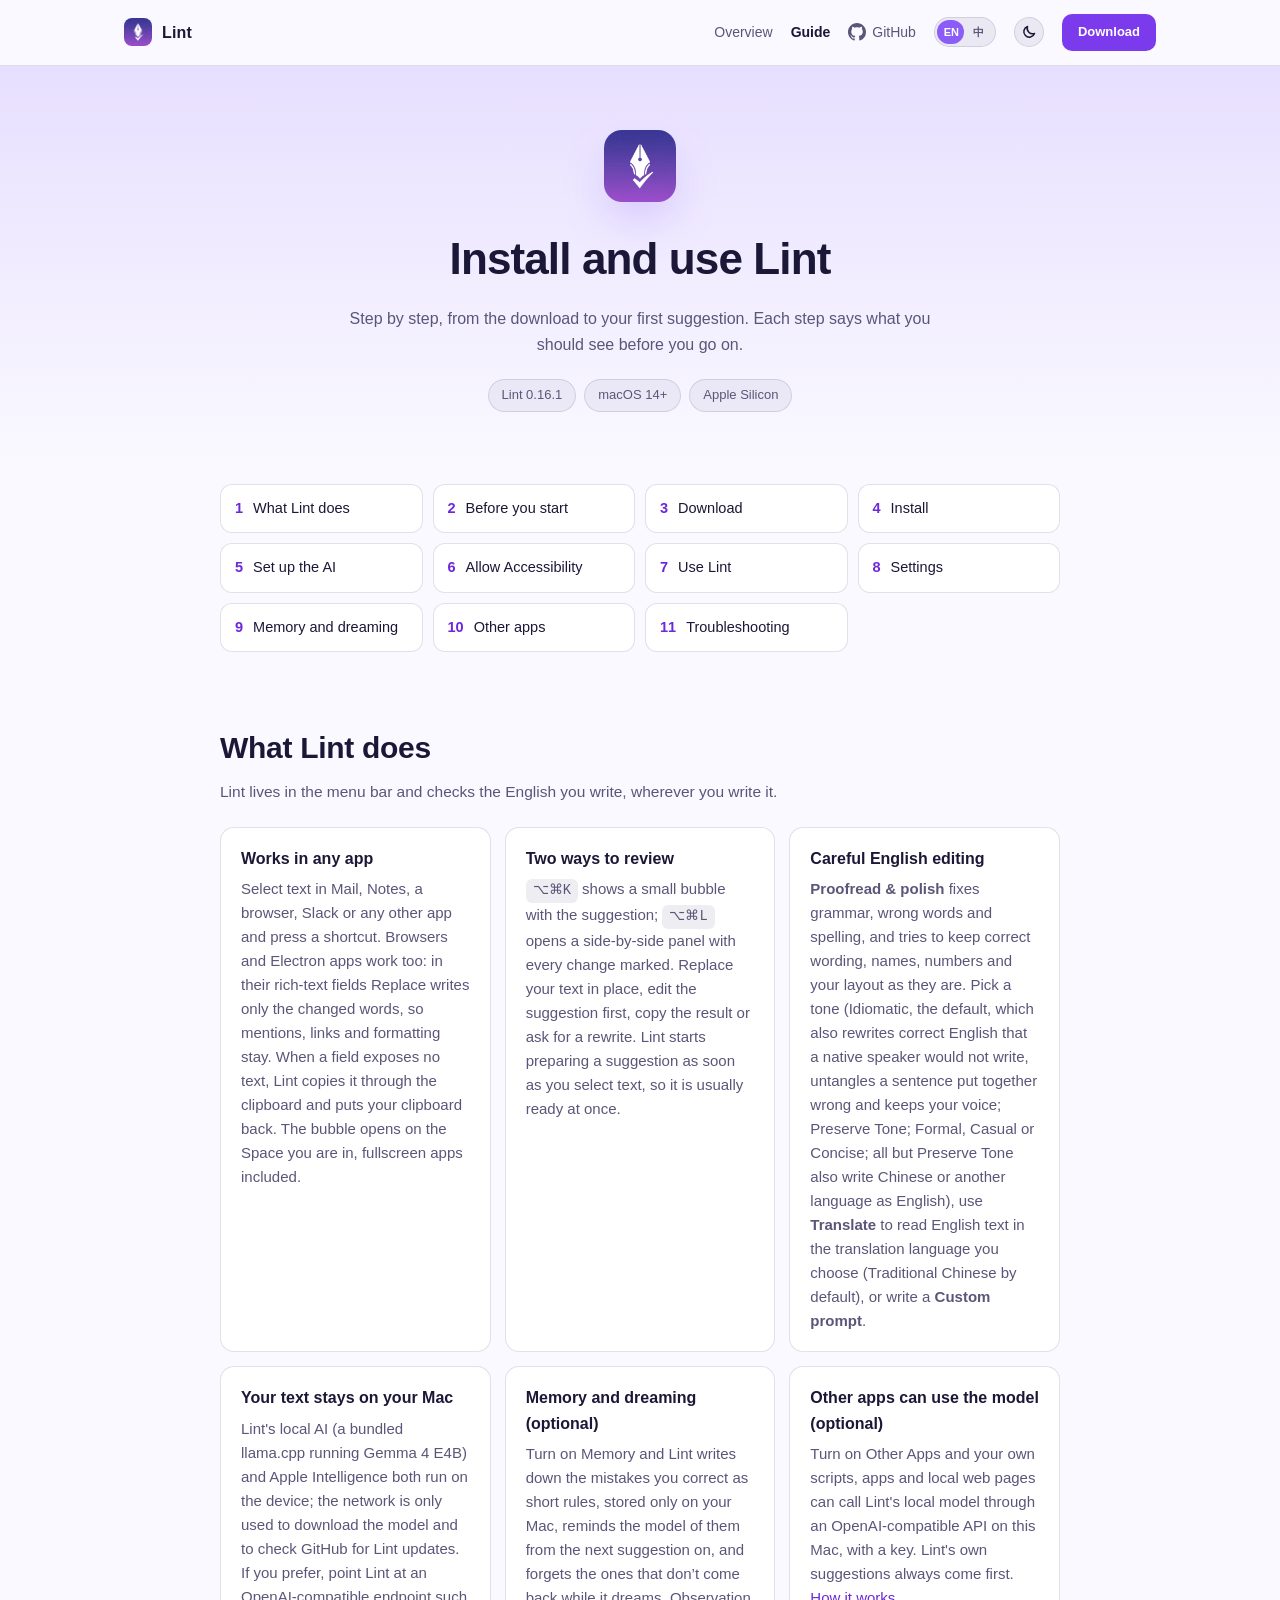
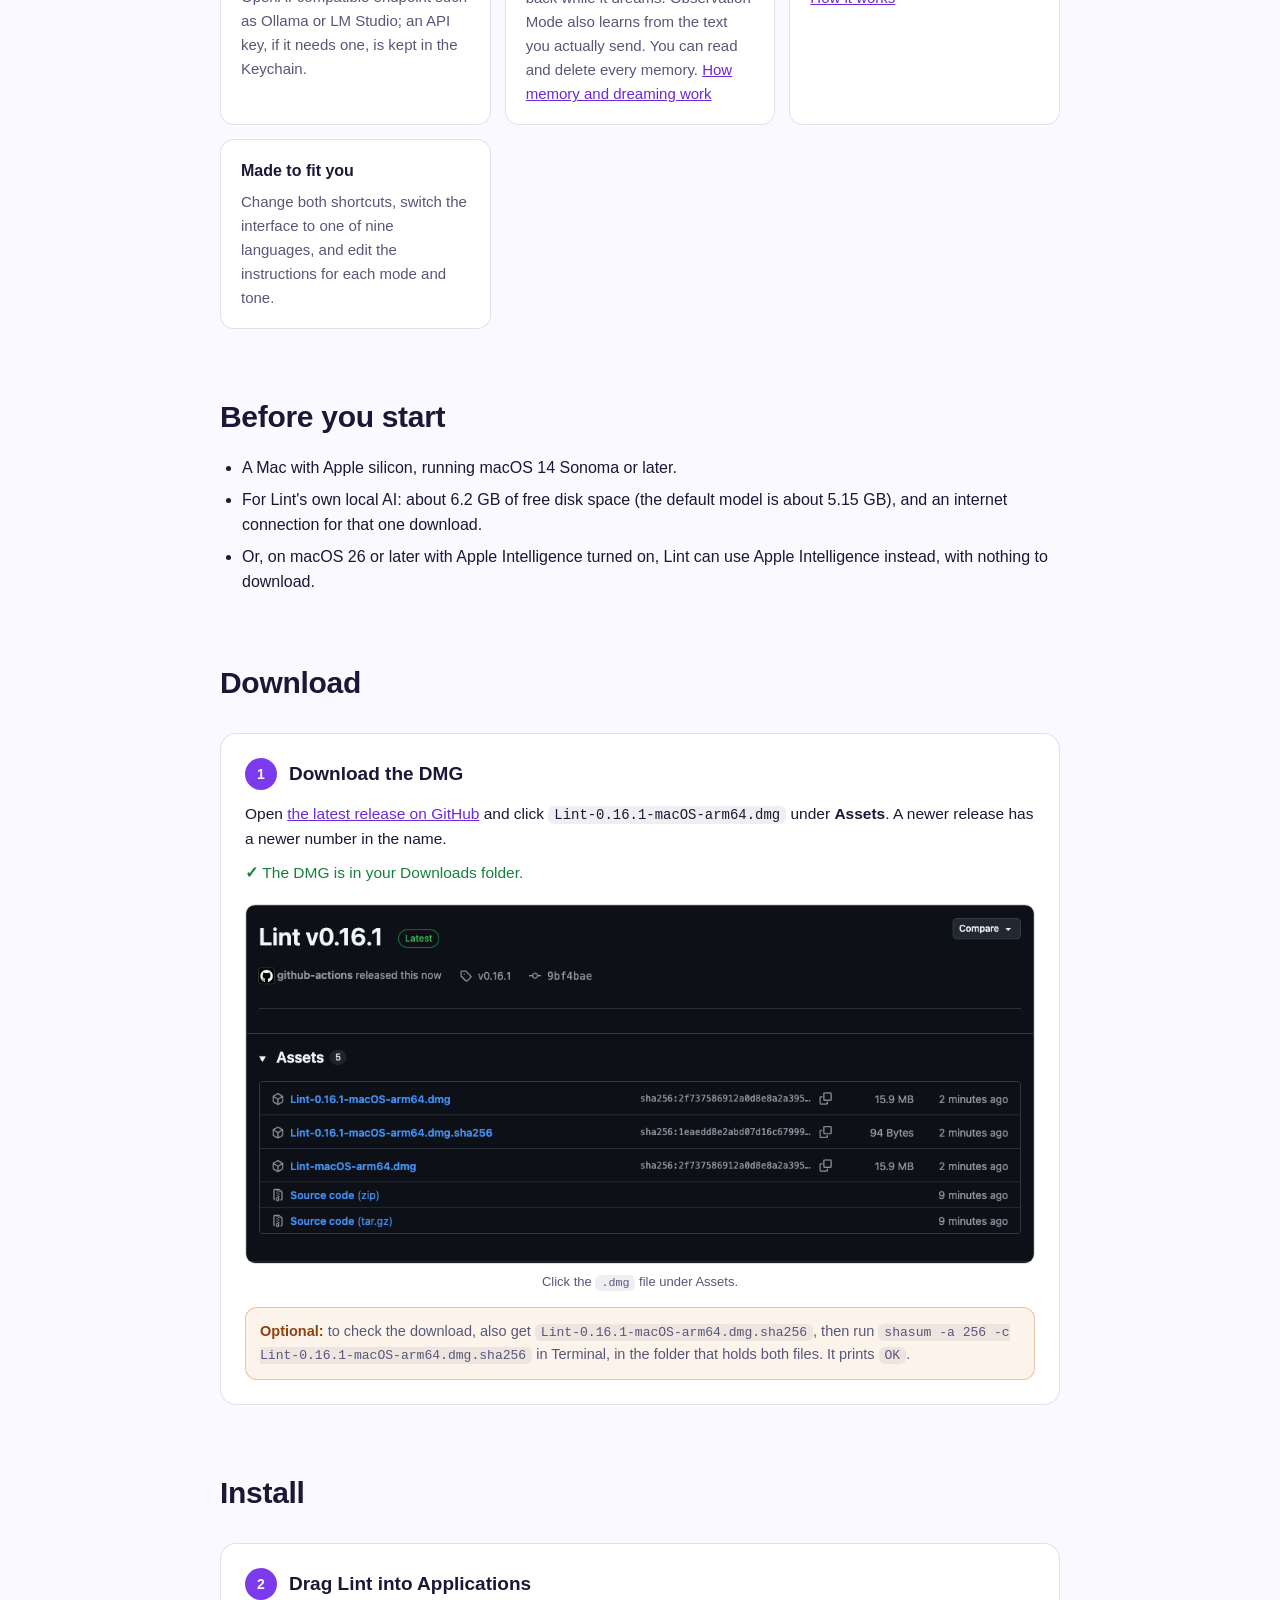
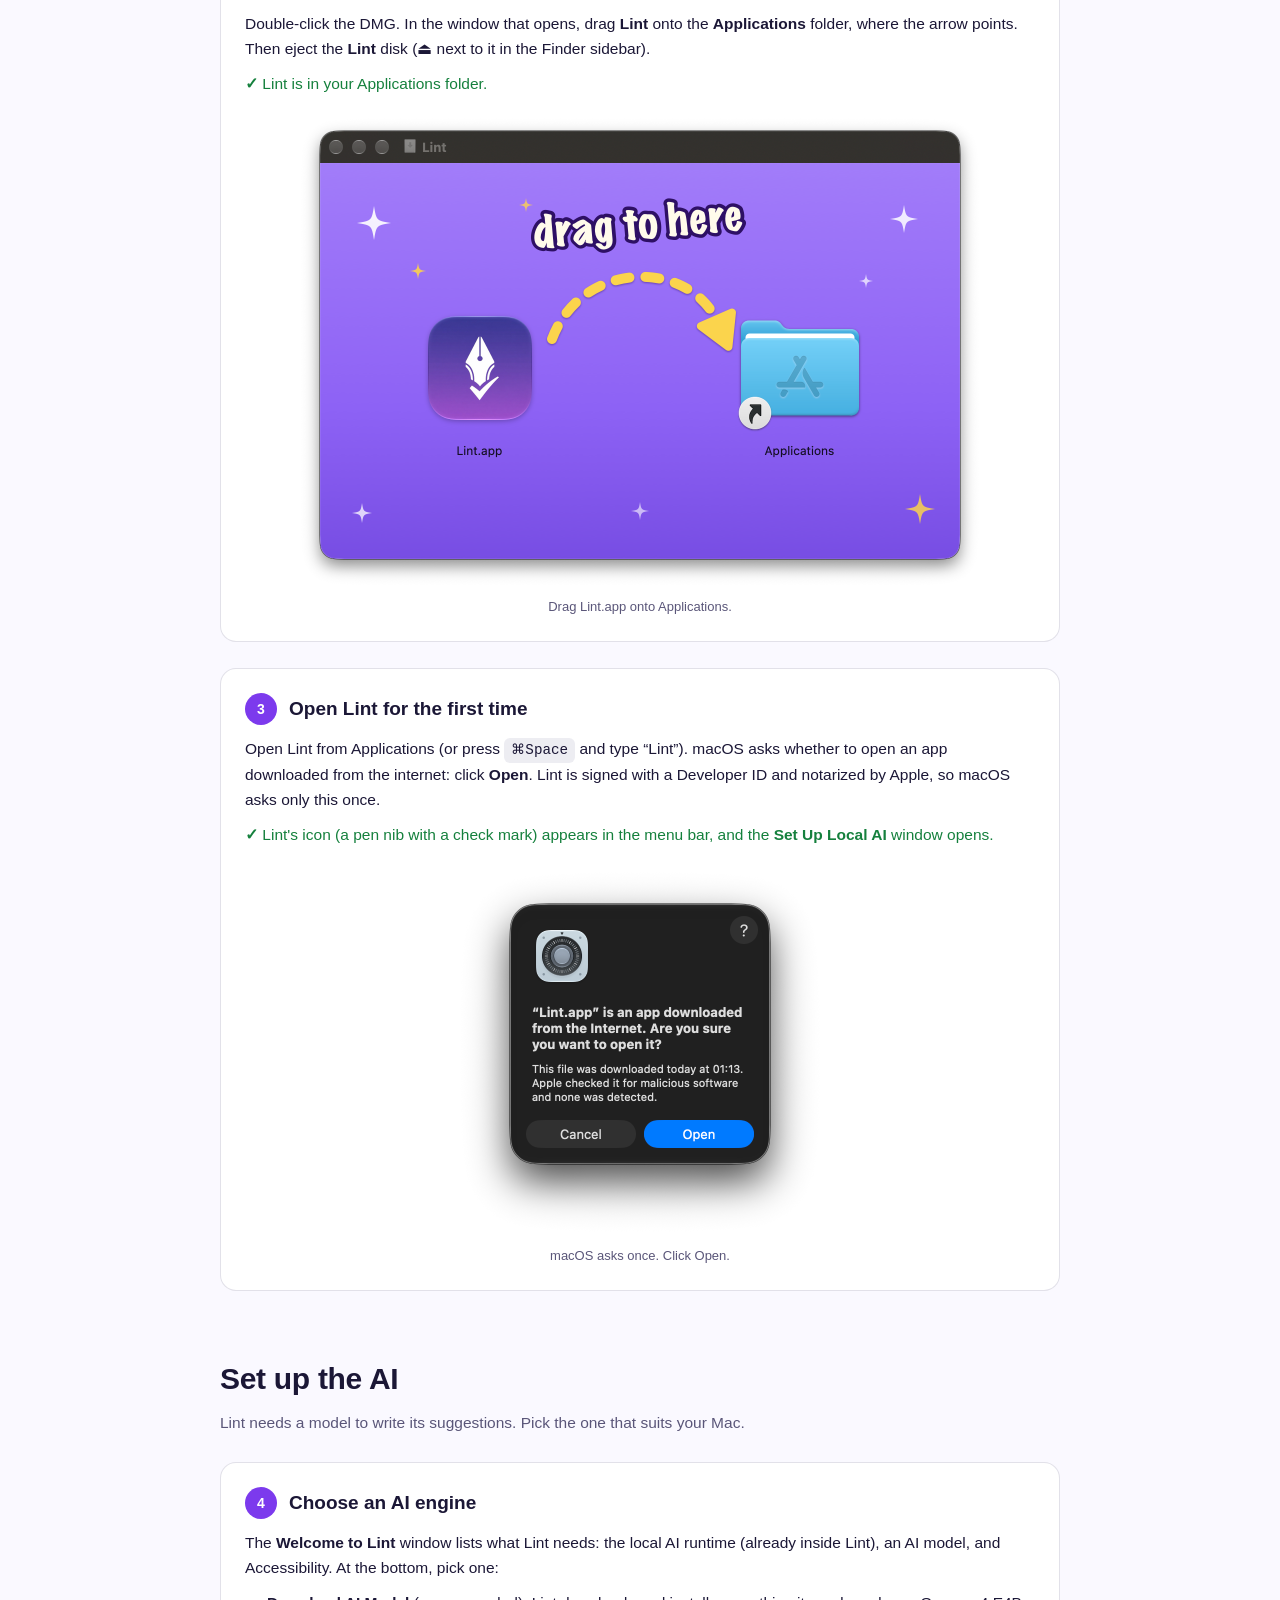
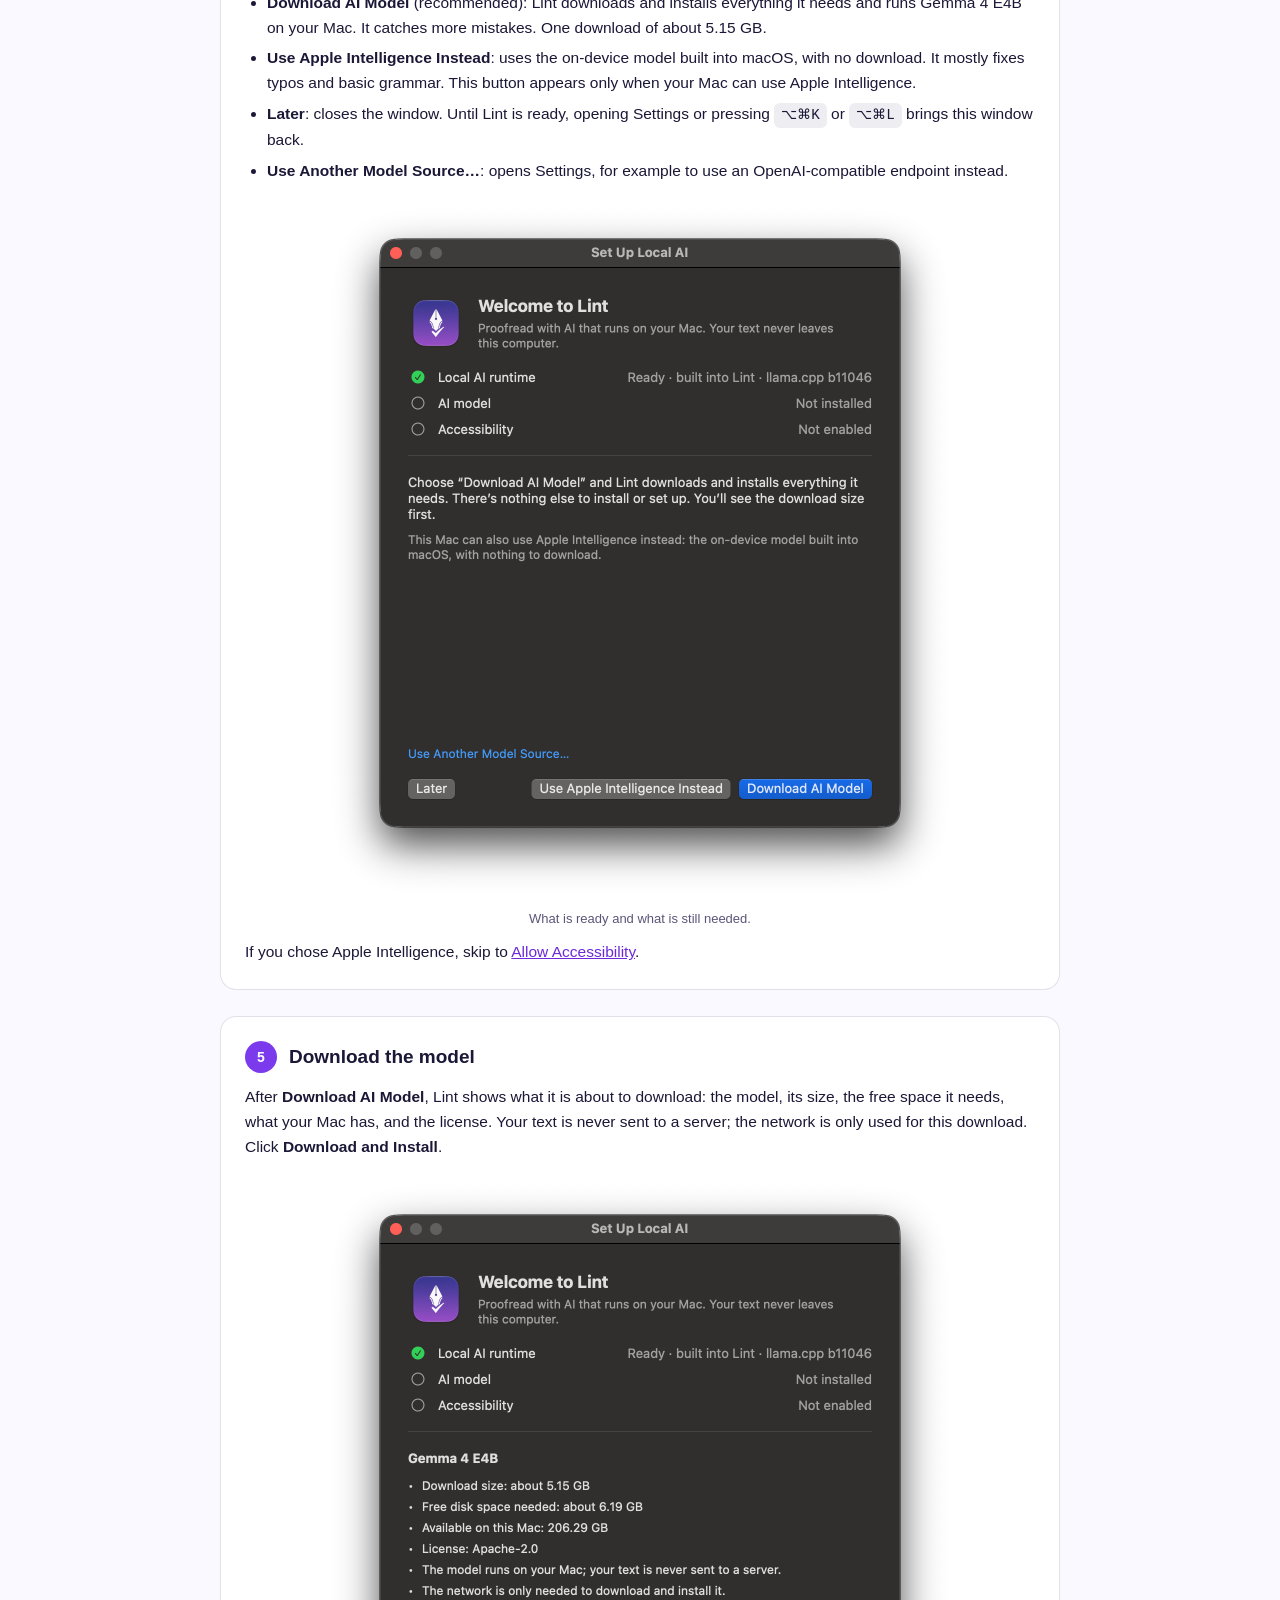
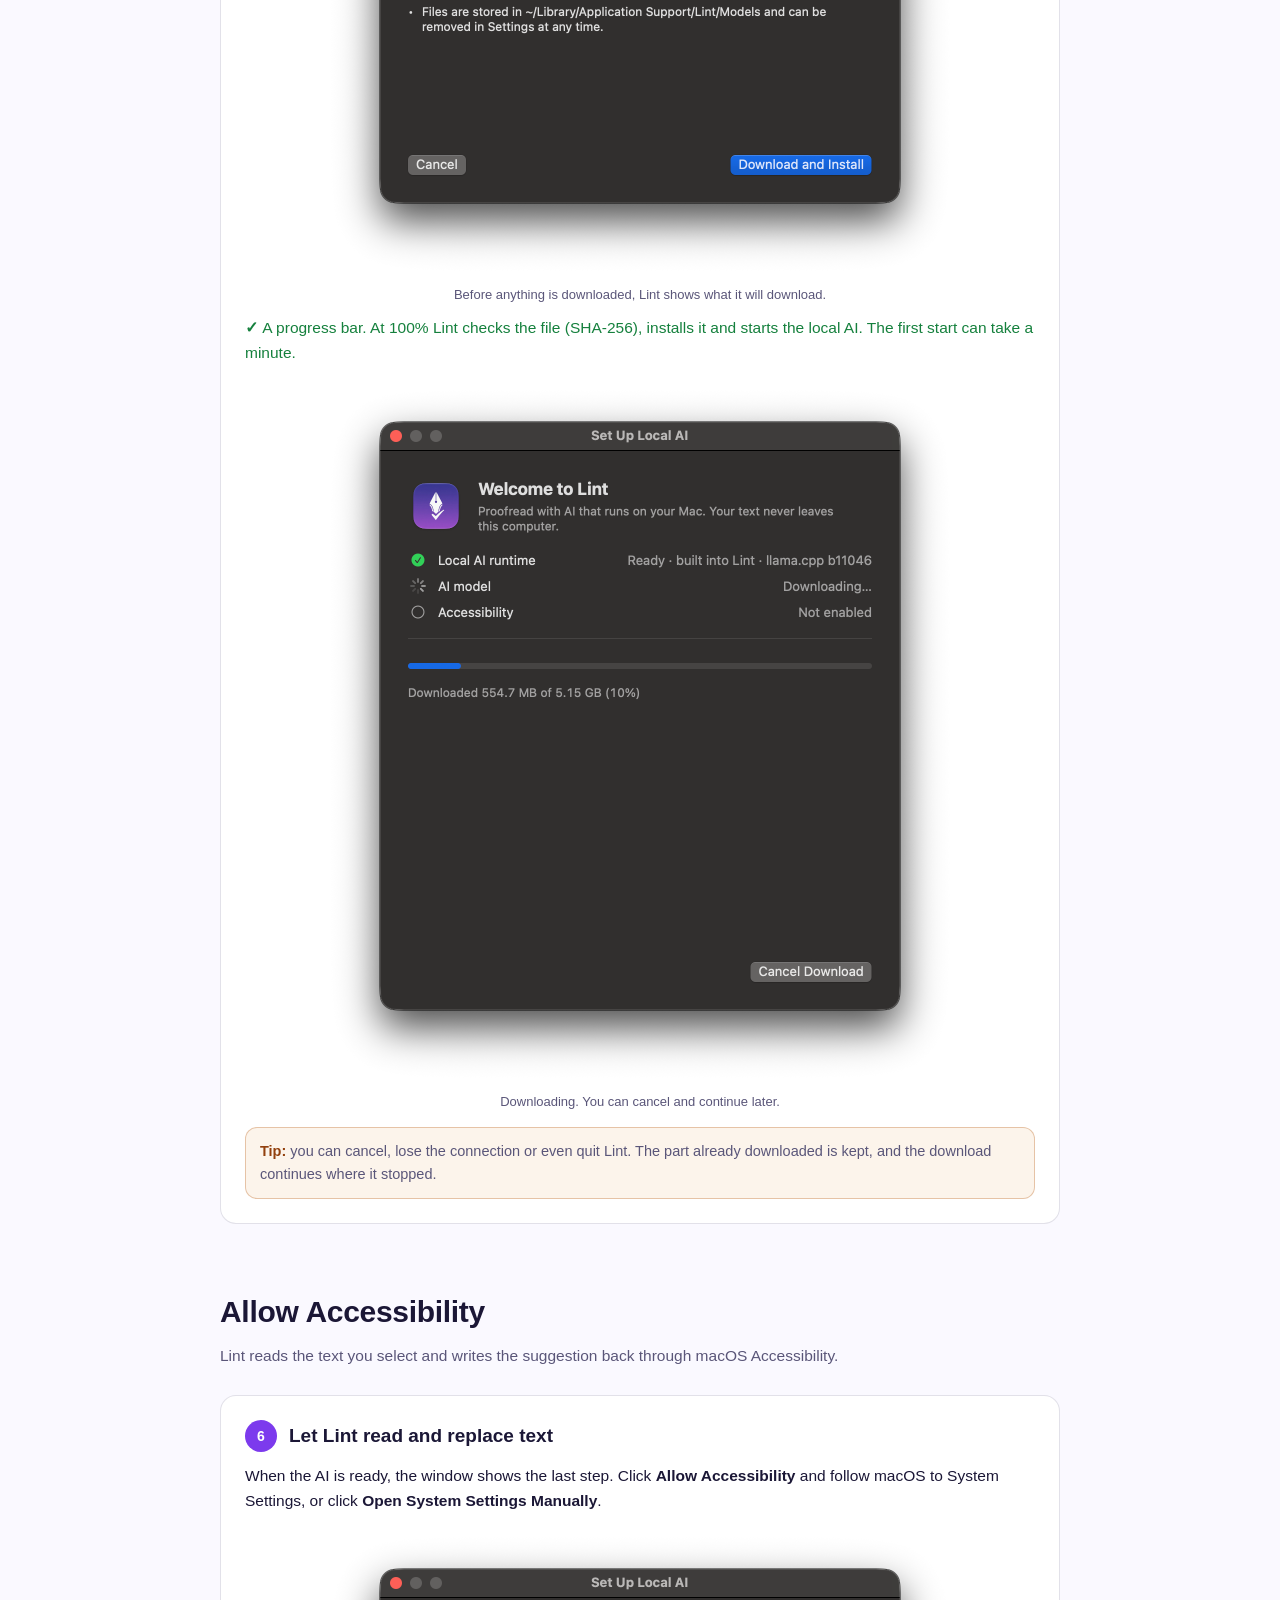
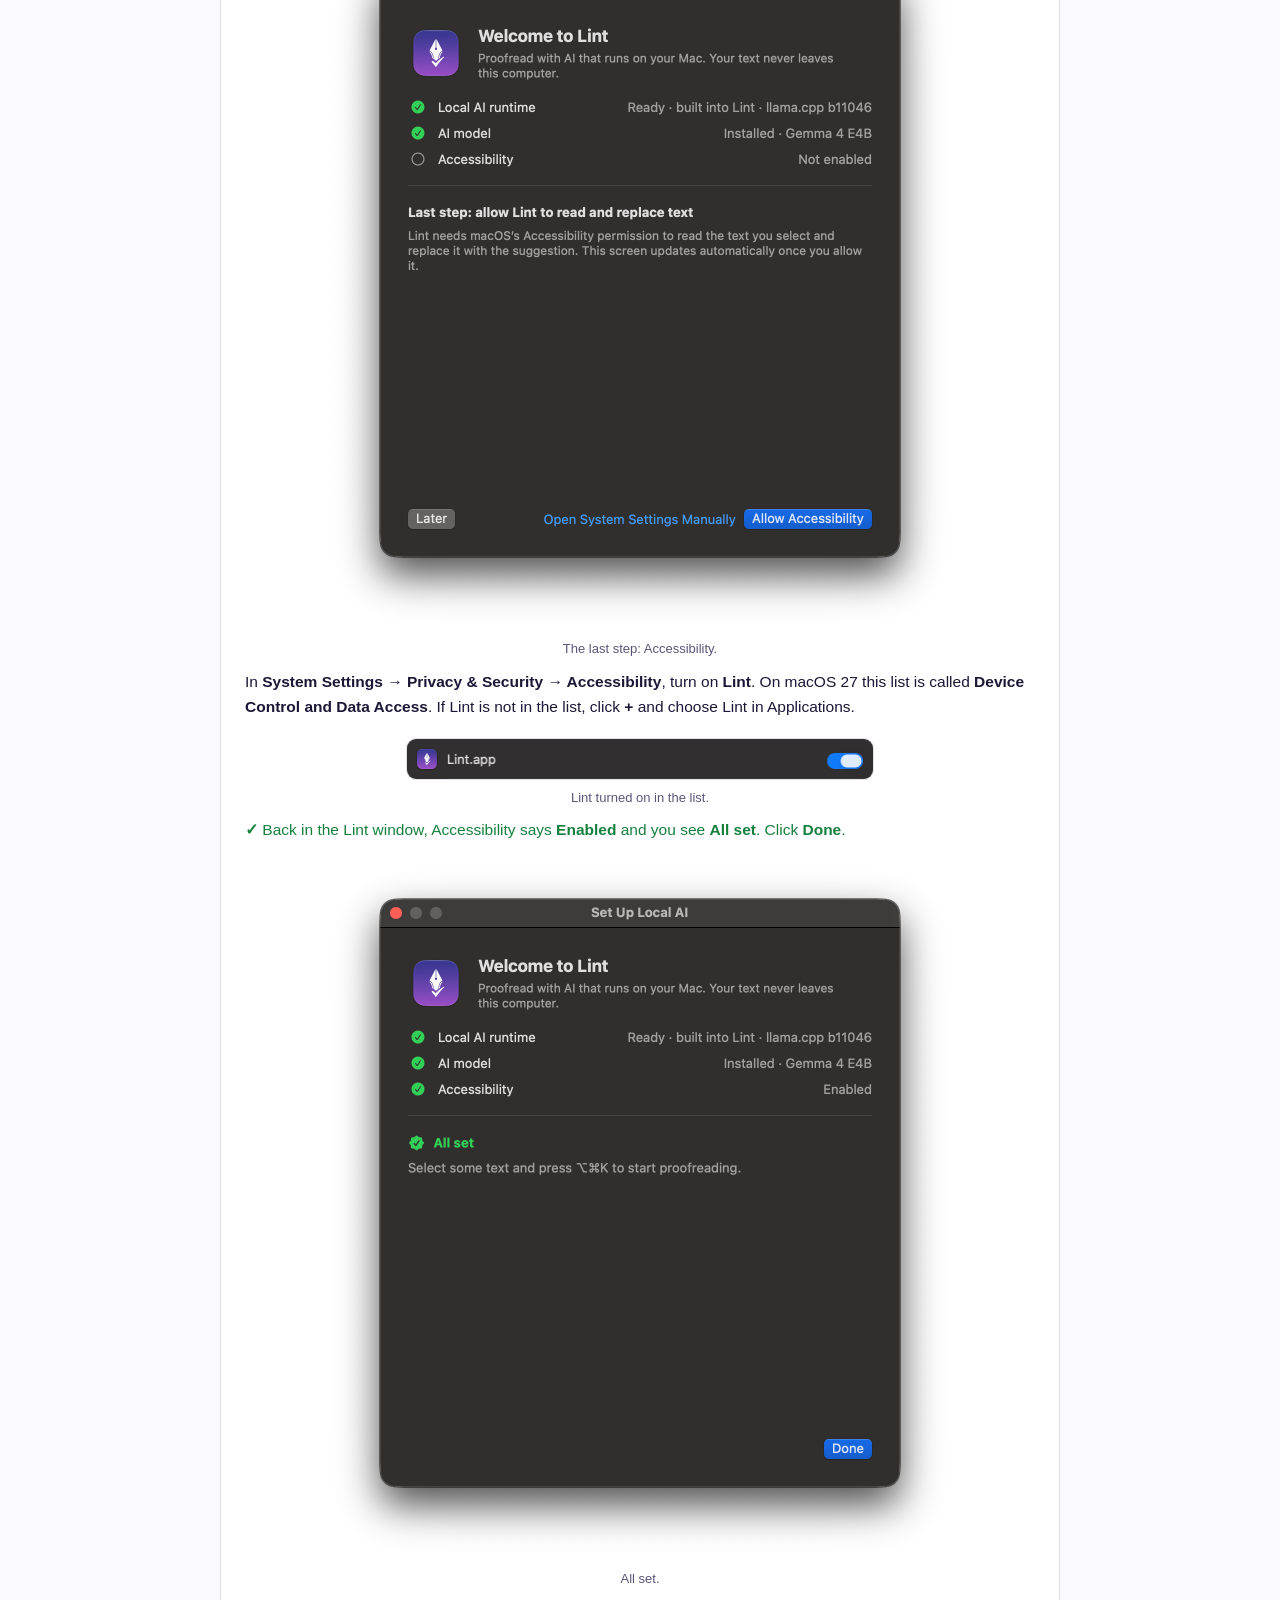
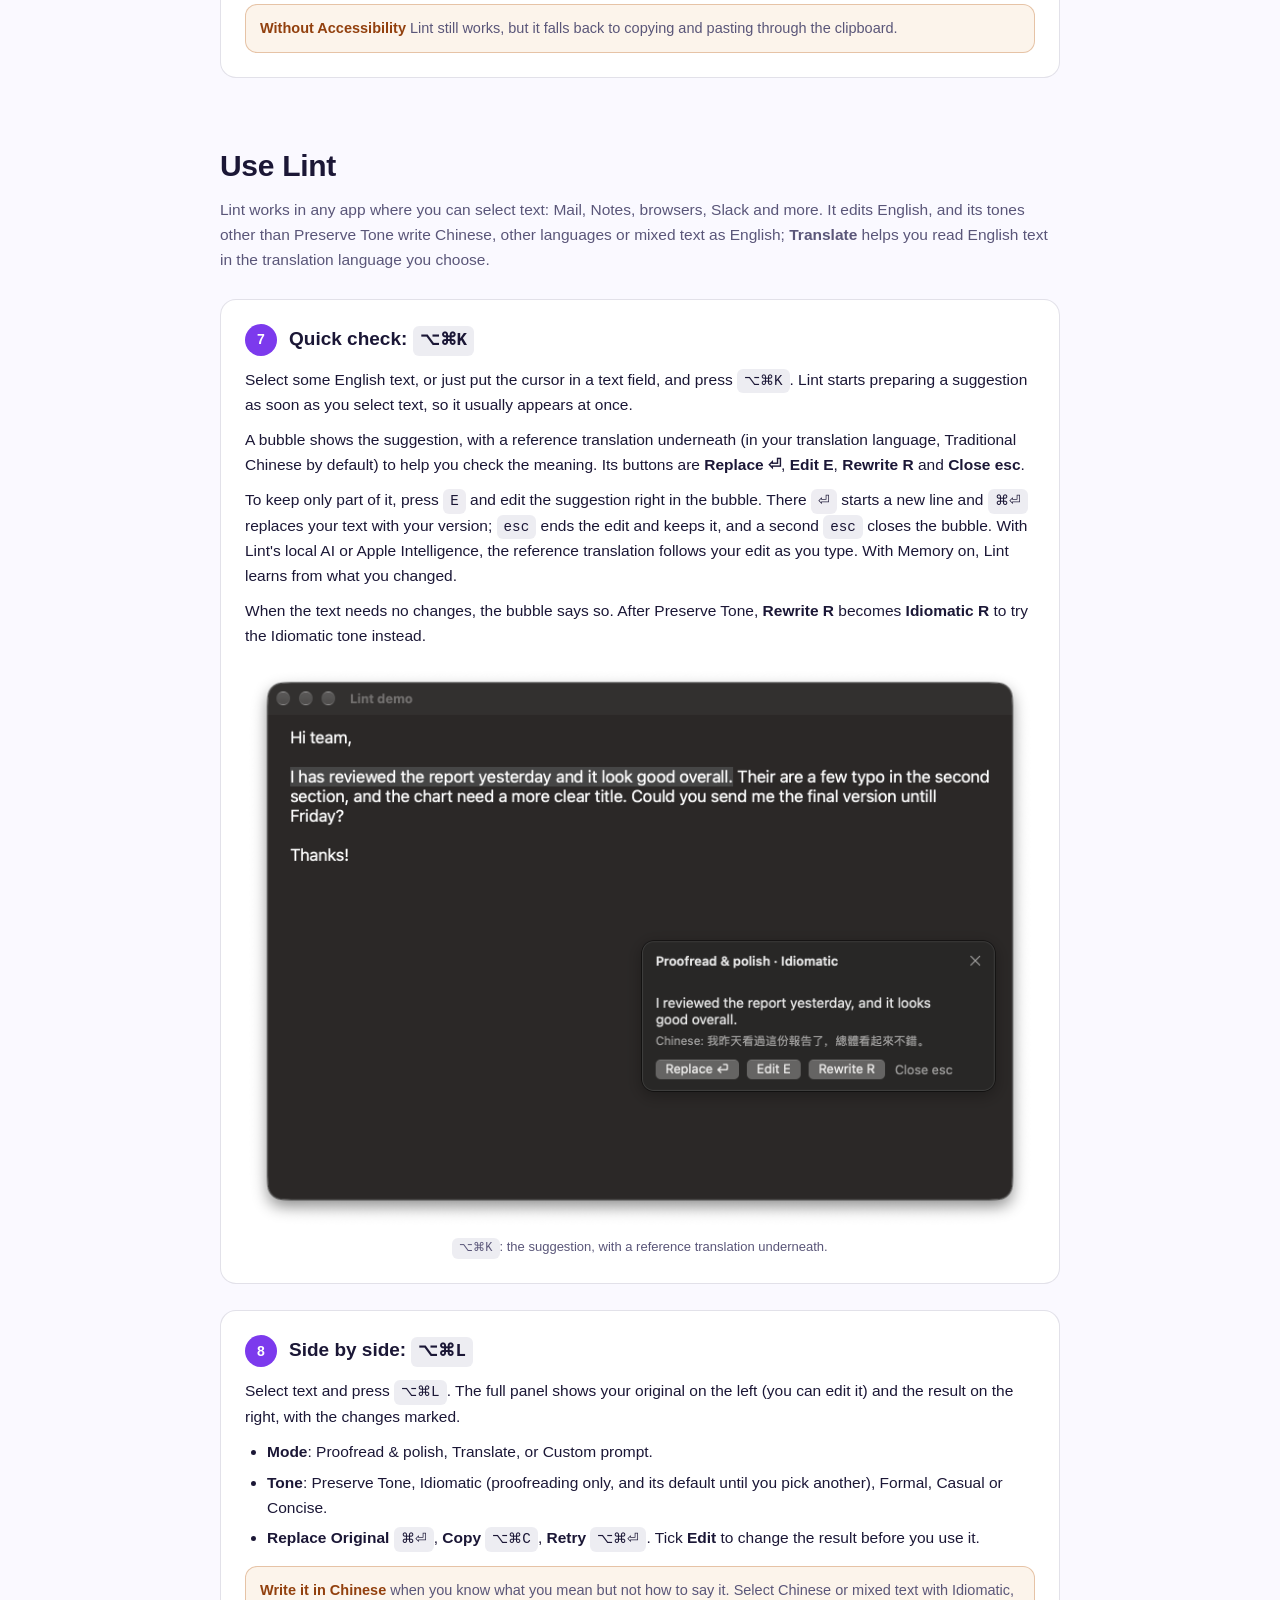
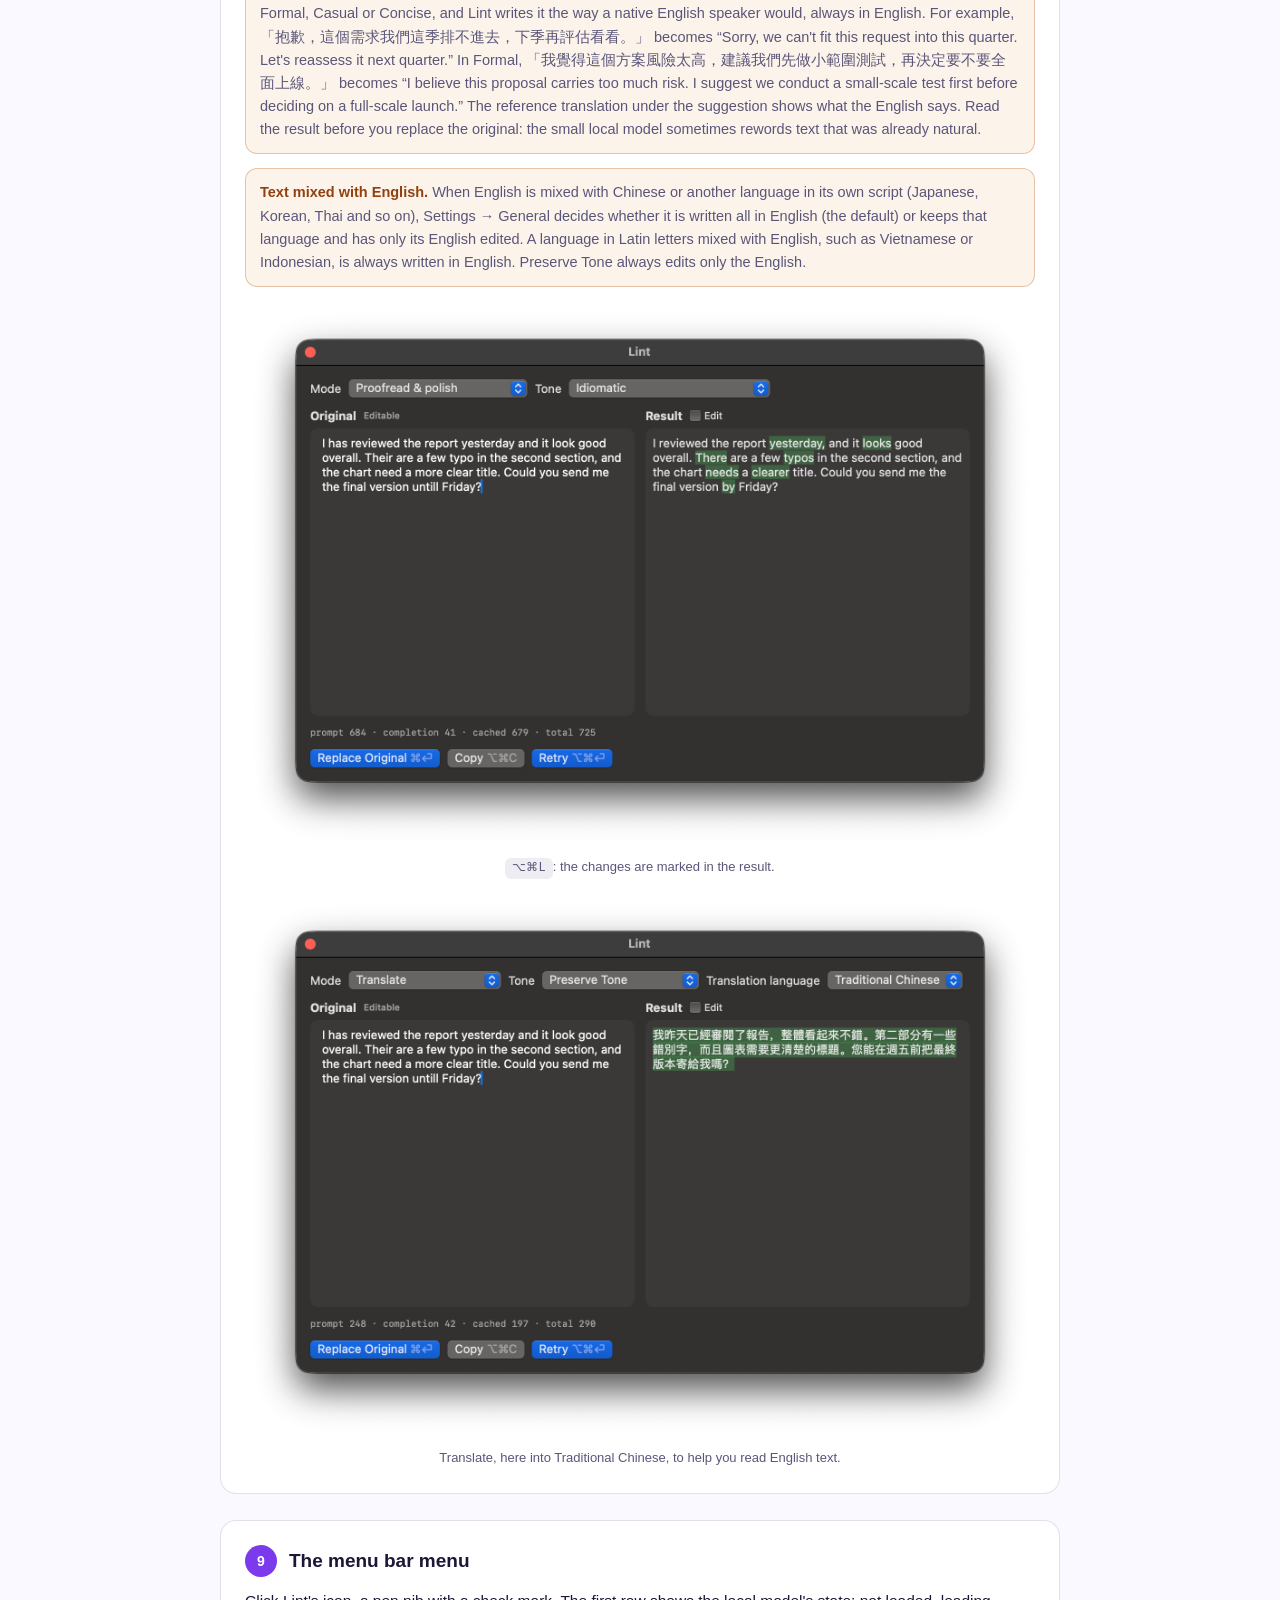
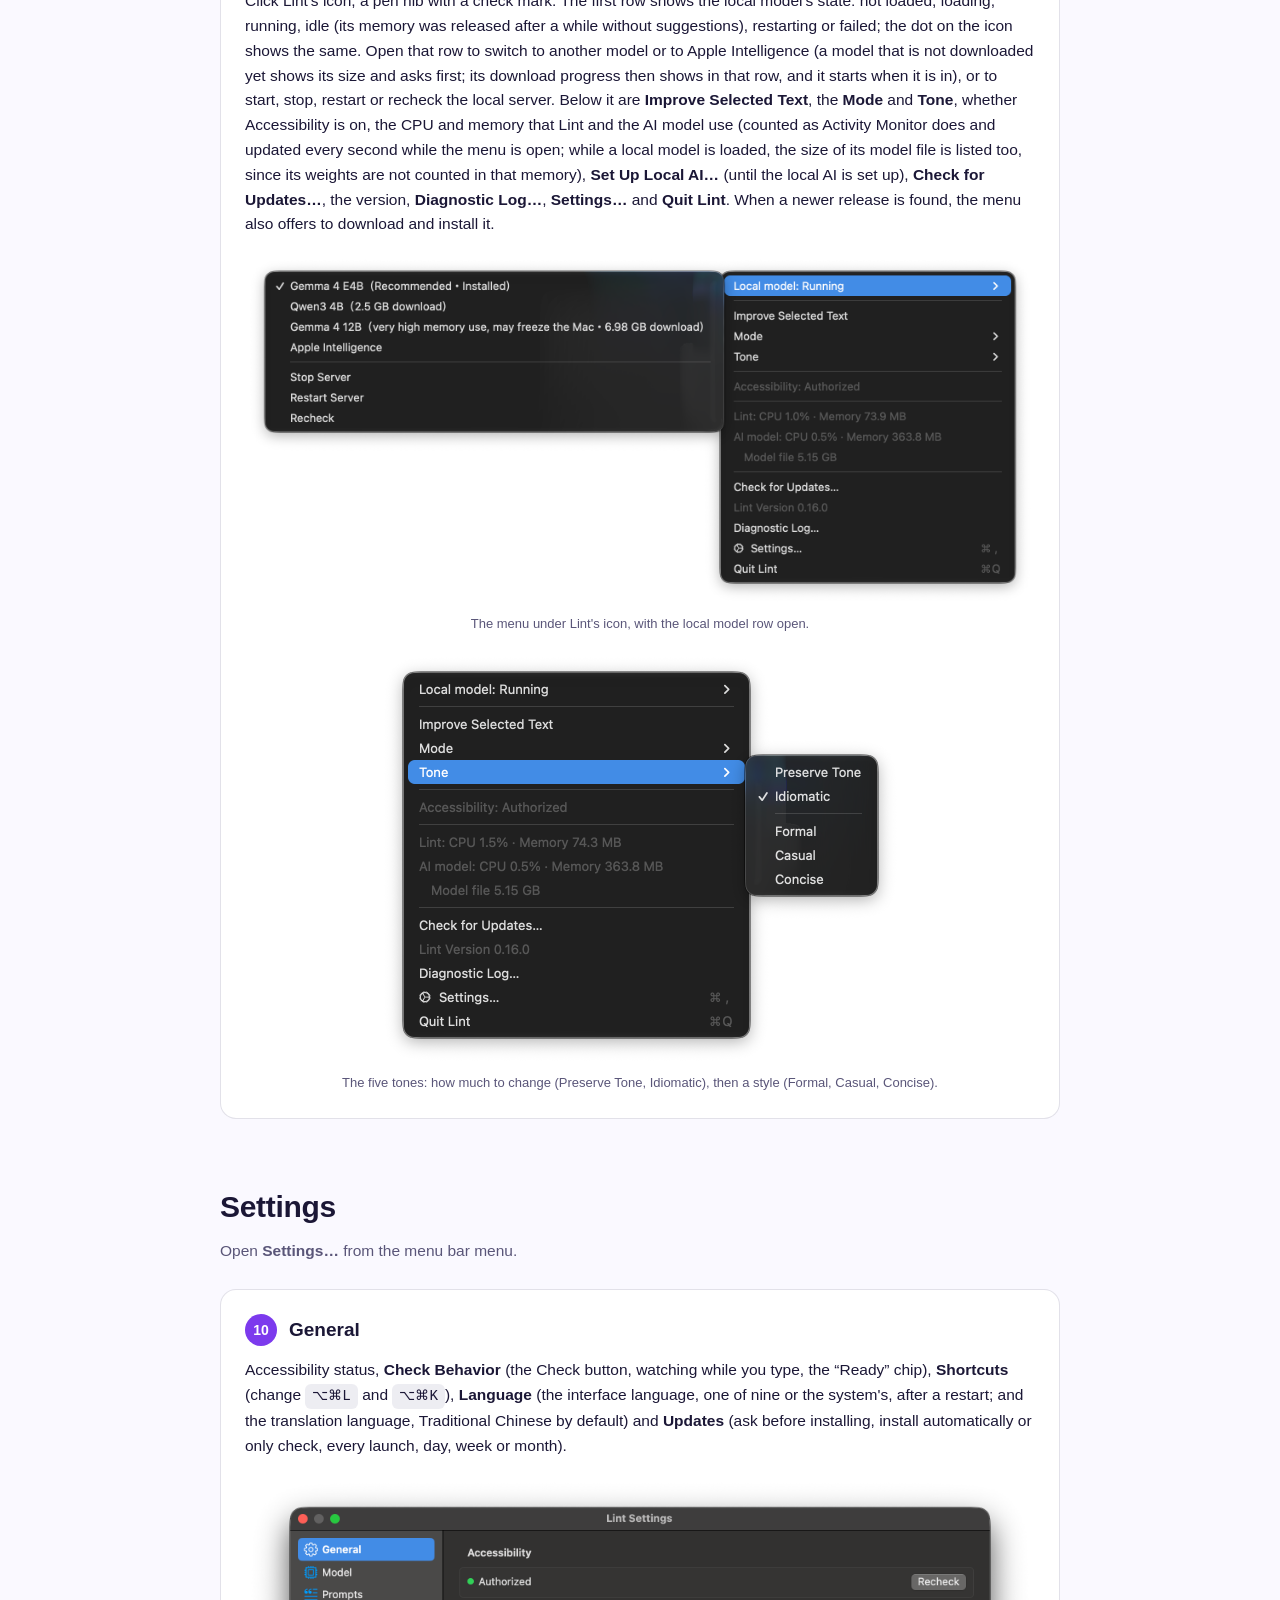
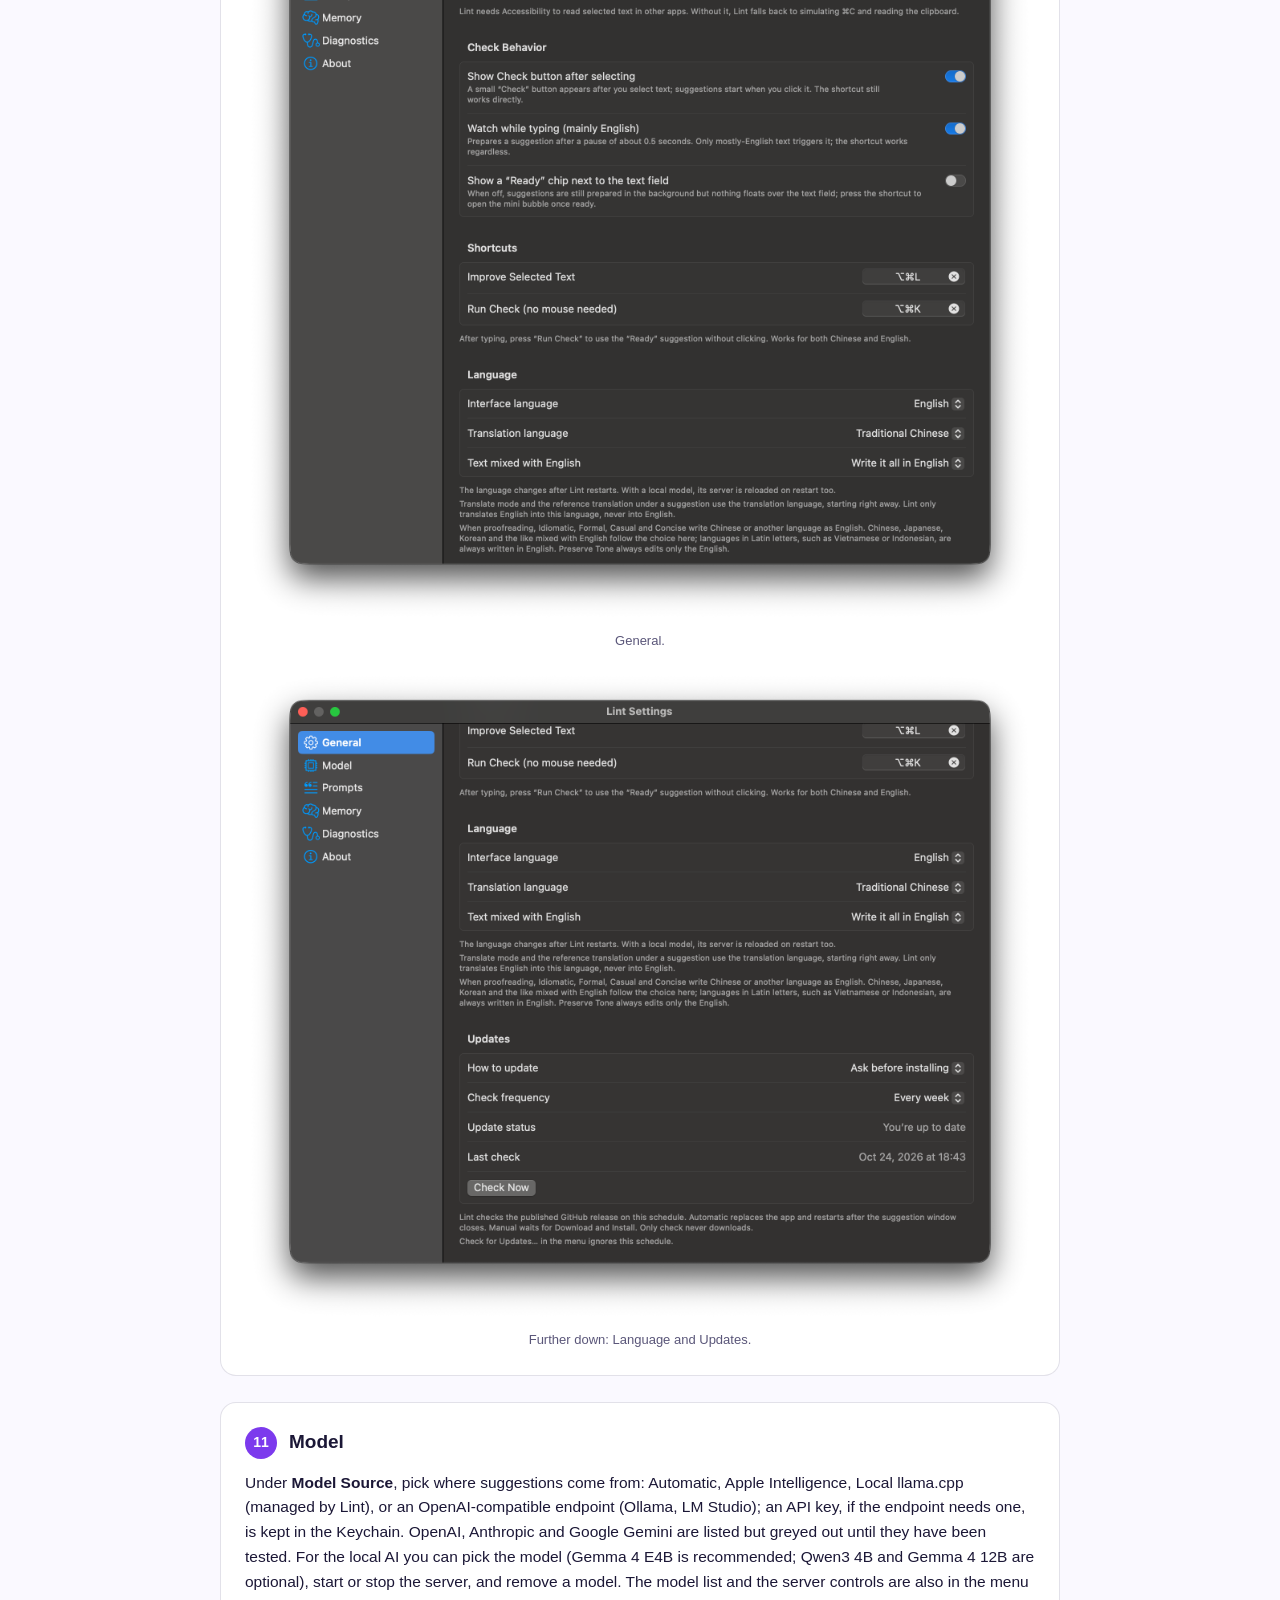
==== commit bc2f1f50: "Point the guide's download step at 0.16.1. Co-Authored-By: Claude Opus 5.5 <noreply@anthropic.com>" ====
--- a/docs/guide.html
+++ b/docs/guide.html
@@ -136,7 +136,7 @@
         <span class="zh">從下載到第一個建議，一步一步來。每一步都會告訴你，繼續之前應該看到什麼。</span>
       </p>
       <ul class="chips">
-        <li>Lint 0.16.0</li>
+        <li>Lint 0.16.1</li>
         <li>macOS 14+</li>
         <li>Apple Silicon</li>
       </ul>
@@ -226,16 +226,16 @@
 
       <article class="step">
         <div class="step-head"><span class="step-num">1</span><h3><span class="en">Download the DMG</span><span class="zh">下載 DMG</span></h3></div>
-        <p class="en">Open <a href="https://github.com/davislinyd/Lint/releases/latest" target="_blank" rel="noopener noreferrer">the latest release on GitHub</a> and click <code>Lint-0.16.0-macOS-arm64.dmg</code> under <strong>Assets</strong>. A newer release has a newer number in the name.</p>
-        <p class="zh">打開 <a href="https://github.com/davislinyd/Lint/releases/latest" target="_blank" rel="noopener noreferrer">GitHub 上的最新版本</a>，在 <strong>Assets</strong> 下點 <code>Lint-0.16.0-macOS-arm64.dmg</code>。之後的版本檔名裡的版本號會不同。</p>
+        <p class="en">Open <a href="https://github.com/davislinyd/Lint/releases/latest" target="_blank" rel="noopener noreferrer">the latest release on GitHub</a> and click <code>Lint-0.16.1-macOS-arm64.dmg</code> under <strong>Assets</strong>. A newer release has a newer number in the name.</p>
+        <p class="zh">打開 <a href="https://github.com/davislinyd/Lint/releases/latest" target="_blank" rel="noopener noreferrer">GitHub 上的最新版本</a>，在 <strong>Assets</strong> 下點 <code>Lint-0.16.1-macOS-arm64.dmg</code>。之後的版本檔名裡的版本號會不同。</p>
         <p class="check en">The DMG is in your Downloads folder.</p>
         <p class="check zh">「下載項目」資料夾裡有這個 DMG。</p>
         <figure>
-          <a class="shot flat" href="assets/guide/shared/github-release.png" target="_blank" rel="noopener"><img src="assets/guide/shared/github-release.png" alt="The Lint v0.16.0 release on GitHub with the DMG under Assets" width="1036" height="470" loading="lazy"></a>
+          <a class="shot flat" href="assets/guide/shared/github-release.png" target="_blank" rel="noopener"><img src="assets/guide/shared/github-release.png" alt="The Lint v0.16.1 release on GitHub with the DMG under Assets" width="1036" height="470" loading="lazy"></a>
           <figcaption><span class="en">Click the <code>.dmg</code> file under Assets.</span><span class="zh">在 Assets 下點 <code>.dmg</code> 檔。</span></figcaption>
         </figure>
-        <div class="note en"><p><strong>Optional:</strong> to check the download, also get <code>Lint-0.16.0-macOS-arm64.dmg.sha256</code>, then run <code>shasum -a 256 -c Lint-0.16.0-macOS-arm64.dmg.sha256</code> in Terminal, in the folder that holds both files. It prints <code>OK</code>.</p></div>
-        <div class="note zh"><p><strong>選用：</strong>想確認下載無誤，可以一併下載 <code>Lint-0.16.0-macOS-arm64.dmg.sha256</code>，在放著這兩個檔案的資料夾打開「終端機」，執行 <code>shasum -a 256 -c Lint-0.16.0-macOS-arm64.dmg.sha256</code>，會印出 <code>OK</code>。</p></div>
+        <div class="note en"><p><strong>Optional:</strong> to check the download, also get <code>Lint-0.16.1-macOS-arm64.dmg.sha256</code>, then run <code>shasum -a 256 -c Lint-0.16.1-macOS-arm64.dmg.sha256</code> in Terminal, in the folder that holds both files. It prints <code>OK</code>.</p></div>
+        <div class="note zh"><p><strong>選用：</strong>想確認下載無誤，可以一併下載 <code>Lint-0.16.1-macOS-arm64.dmg.sha256</code>，在放著這兩個檔案的資料夾打開「終端機」，執行 <code>shasum -a 256 -c Lint-0.16.1-macOS-arm64.dmg.sha256</code>，會印出 <code>OK</code>。</p></div>
       </article>
     </section>
 
@@ -570,13 +570,13 @@
     <!-- ============================================================ -->
     <section class="part" id="local-api">
       <h2><span class="en">Other apps</span><span class="zh">其他 app 使用</span></h2>
-      <p class="part-lead en">Optional, and off by default. With it on, apps, scripts and web pages on this Mac can use Lint's local model through an OpenAI-compatible API, with a key. Lint's own suggestions always come first. It works only while Lint runs and uses its local model, not Apple Intelligence.</p>
-      <p class="part-lead zh">選用功能，預設關閉。開啟後，這台 Mac 上的 App、腳本和網頁可以用金鑰，透過 OpenAI 相容 API 使用 Lint 的本機模型。Lint 自己的建議永遠優先。只在 Lint 執行、而且使用本機模型（不是 Apple Intelligence）時可用。</p>
+      <p class="part-lead en">Optional, and off by default. With it on, scripts, other apps, browser extensions and your own web pages on this Mac can use Lint's local model through an OpenAI-compatible API, with a key. Lint's own suggestions always come first. It works only while Lint runs and uses its local model, not Apple Intelligence.</p>
+      <p class="part-lead zh">選用功能，預設關閉。開啟後，這台 Mac 上的腳本、其他 App、瀏覽器擴充功能和自製網頁可以用金鑰，透過 OpenAI 相容 API 使用 Lint 的本機模型。Lint 自己的建議永遠優先。只在 Lint 執行、而且使用本機模型（不是 Apple Intelligence）時可用。</p>
 
       <article class="step">
         <div class="step-head"><span class="step-num">15</span><h3><span class="en">Turn on Other Apps</span><span class="zh">開啟「其他 app 使用」</span></h3></div>
-        <p class="en">Open <strong>Settings… → Model</strong> with <strong>Local llama.cpp</strong> as the source, and under <strong>Other Apps</strong> turn on <strong>Let other apps use the local model</strong>. Copy the <strong>URL</strong> (<code>http://127.0.0.1:8001/v1</code>; the API port can be changed) and the <strong>Key</strong> (<strong>Show</strong>, <strong>Copy</strong>). The section also has a ready-made example to copy.</p>
-        <p class="zh">在模型來源是<strong>「本機 llama.cpp」</strong>的<strong>「設定… → 模型」</strong>，到<strong>「其他 app 使用」</strong>打開<strong>「讓其他 app 使用本機模型」</strong>。拷貝<strong>「網址」</strong>（<code>http://127.0.0.1:8001/v1</code>，API 埠可以改）和<strong>「金鑰」</strong>（<strong>「顯示」</strong>、<strong>「拷貝」</strong>）。同一區也有可以直接拷貝的範例。</p>
+        <p class="en">Open <strong>Settings… → Model</strong> with <strong>Local llama.cpp</strong> as the source, and under <strong>Other Apps</strong> turn on <strong>Let other apps use the local model</strong>. Copy the <strong>URL</strong> (<code>http://127.0.0.1:8001/v1</code>; the API port can be changed) and a key: give each app or page its own with <strong>Add API Key</strong> and a name, or use <strong>Default</strong> (<strong>Show</strong>, <strong>Copy</strong>). The section also has a ready-made example to copy.</p>
+        <p class="zh">在模型來源是<strong>「本機 llama.cpp」</strong>的<strong>「設定… → 模型」</strong>，到<strong>「其他 app 使用」</strong>打開<strong>「讓其他 app 使用本機模型」</strong>。拷貝<strong>「網址」</strong>（<code>http://127.0.0.1:8001/v1</code>，API 埠可以改）和一把金鑰：可以用<strong>「新增 API Key」</strong>取個名稱，給每個 App 或網頁各自一把，或使用<strong>「預設」</strong>那把（<strong>「顯示」</strong>、<strong>「拷貝」</strong>）。同一區也有可以直接拷貝的範例。</p>
         <figure>
           <a class="shot en" href="assets/guide/en/settings-other-apps.png" target="_blank" rel="noopener"><img src="assets/guide/en/settings-other-apps.png" alt="The Other Apps section in Settings, Model: the switch, status, URL, API port, key, allowed websites and an example" width="984" height="869" loading="lazy"></a>
           <a class="shot zh" href="assets/guide/zh/settings-other-apps.png" target="_blank" rel="noopener"><img src="assets/guide/zh/settings-other-apps.png" alt="設定「模型」頁的「其他 app 使用」：開關、狀態、網址、API 埠、金鑰、允許的網站與範例" width="984" height="847" loading="lazy"></a>
@@ -584,8 +584,8 @@
         </figure>
         <p class="check en">The status says <strong>On, accepting only this Mac (127.0.0.1:8001)</strong>.</p>
         <p class="check zh">狀態顯示<strong>「已開啟，只接受這台 Mac（127.0.0.1:8001）」</strong>。</p>
-        <div class="note en"><p><strong>The key:</strong> treat it like a password. <strong>Regenerate…</strong> replaces it at once, and apps that use the old key stop working until they get the new one. Turning the setting off closes the port at once; nothing restarts.</p></div>
-        <div class="note zh"><p><strong>金鑰：</strong>請當作密碼保管。<strong>「重新產生…」</strong>會立刻換掉它，使用舊金鑰的 App 要換成新的才能再用。關掉這個設定會立刻關閉埠，不必重新啟動任何東西。</p></div>
+        <div class="note en"><p><strong>Keys:</strong> treat each like a password. <strong>Revoke…</strong> stops one key at once, so only the apps that use it lose access (a request already under way finishes). Turning the setting off closes the port at once; nothing restarts.</p></div>
+        <div class="note zh"><p><strong>金鑰：</strong>每把都請當作密碼保管。<strong>「註銷…」</strong>會立刻停用其中一把，只有用它的 App 會失去權限（已經在進行的請求會跑完）。關掉這個設定會立刻關閉埠，不必重新啟動任何東西。</p></div>
       </article>
 
       <div class="info-grid">
@@ -612,14 +612,16 @@
         <article>
           <h3><span class="en">Use it from a web page</span><span class="zh">從網頁使用</span></h3>
           <ul class="en">
-            <li>A page can use the API only if its site is in <strong>Allowed websites</strong>, and it needs the key too. By default the list holds pages served from this Mac: <code>http://localhost</code>, <code>http://127.0.0.1</code> and <code>https://localhost</code>, at any port.</li>
-            <li>You can add websites that use <code>https</code>, such as <code>https://tool.example.com</code>. <strong>Restore Defaults</strong> takes them out again.</li>
-            <li><strong>Browsers differ</strong> (checked with Lint 0.16.0): Chrome and Brave let an allowed <code>https</code> website in. Safari does not let any <code>https</code> page connect to an <code>http</code> address on this Mac, so in Safari only pages served from this Mac can use it.</li>
+            <li>A page you made can use the API only if its address is in <strong>Allowed websites</strong>, and it needs a key too. By default the list holds pages served from this Mac: <code>http://localhost</code>, <code>http://127.0.0.1</code> and <code>https://localhost</code>, at any port.</li>
+            <li>For a page on your local network or your own domain, add its <code>http</code> or <code>https</code> address, such as <code>http://192.168.1.5:3000</code> or <code>https://tool.example.com</code>; <code>https://*.example.com</code> covers every subdomain of <code>example.com</code>. <strong>Restore Defaults</strong> takes them out again. Other websites and local files (<code>file://</code>) cannot get in.</li>
+            <li><strong>Allow browser extensions to use the API</strong> (off) lets extensions in Chrome, Brave, Edge, Firefox and Safari in, with a key. Extensions can see the pages you browse, so give a key only to ones you trust.</li>
+            <li><strong>Browsers differ</strong>: Chrome and Brave let an allowed <code>https</code> website in, and Chrome an <code>http</code> page on the local network. Safari does not let any <code>https</code> page connect to an <code>http</code> address on this Mac, so in Safari no <code>https</code> page can use it.</li>
           </ul>
           <ul class="zh">
-            <li>網頁的網站必須在<strong>「允許的網站」</strong>裡才能使用 API，而且一樣需要金鑰。清單預設只有這台 Mac 上的網頁：<code>http://localhost</code>、<code>http://127.0.0.1</code> 與 <code>https://localhost</code>，任何埠都可以。</li>
-            <li>可以加入使用 <code>https</code> 的網站，例如 <code>https://tool.example.com</code>。<strong>「恢復預設」</strong>會再把它們移除。</li>
-            <li><strong>瀏覽器之間有差異</strong>（以 Lint 0.16.0 實測）：Chrome 與 Brave 會讓加入清單的 <code>https</code> 網站使用；Safari 不讓任何 <code>https</code> 網頁連到這台 Mac 的 <code>http</code> 位址，所以在 Safari 只有這台 Mac 上的網頁能用。</li>
+            <li>自製網頁的網址必須在<strong>「允許的網站」</strong>裡才能使用 API，而且一樣需要金鑰。清單預設只有這台 Mac 上的網頁：<code>http://localhost</code>、<code>http://127.0.0.1</code> 與 <code>https://localhost</code>，任何埠都可以。</li>
+            <li>架在區域網路或自己網域上的網頁，可以加入它的 <code>http</code> 或 <code>https</code> 網址，例如 <code>http://192.168.1.5:3000</code> 或 <code>https://tool.example.com</code>；<code>https://*.example.com</code> 代表 <code>example.com</code> 底下的所有子網域。<strong>「恢復預設」</strong>會再把它們移除。其他網站與本機檔案（<code>file://</code>）都不能用。</li>
+            <li><strong>「允許瀏覽器擴充功能使用 API」</strong>（預設關閉）會放行 Chrome、Brave、Edge、Firefox 與 Safari 的擴充功能，一樣需要金鑰。擴充功能看得到你瀏覽的網頁，只把金鑰給你信任的擴充功能。</li>
+            <li><strong>瀏覽器之間有差異</strong>：Chrome 與 Brave 會讓允許的 <code>https</code> 網站使用，Chrome 也讓區域網路上的 <code>http</code> 網頁使用；Safari 不讓任何 <code>https</code> 網頁連到這台 Mac 的 <code>http</code> 位址，所以在 Safari 上 <code>https</code> 網頁都無法使用。</li>
           </ul>
         </article>
         <article>
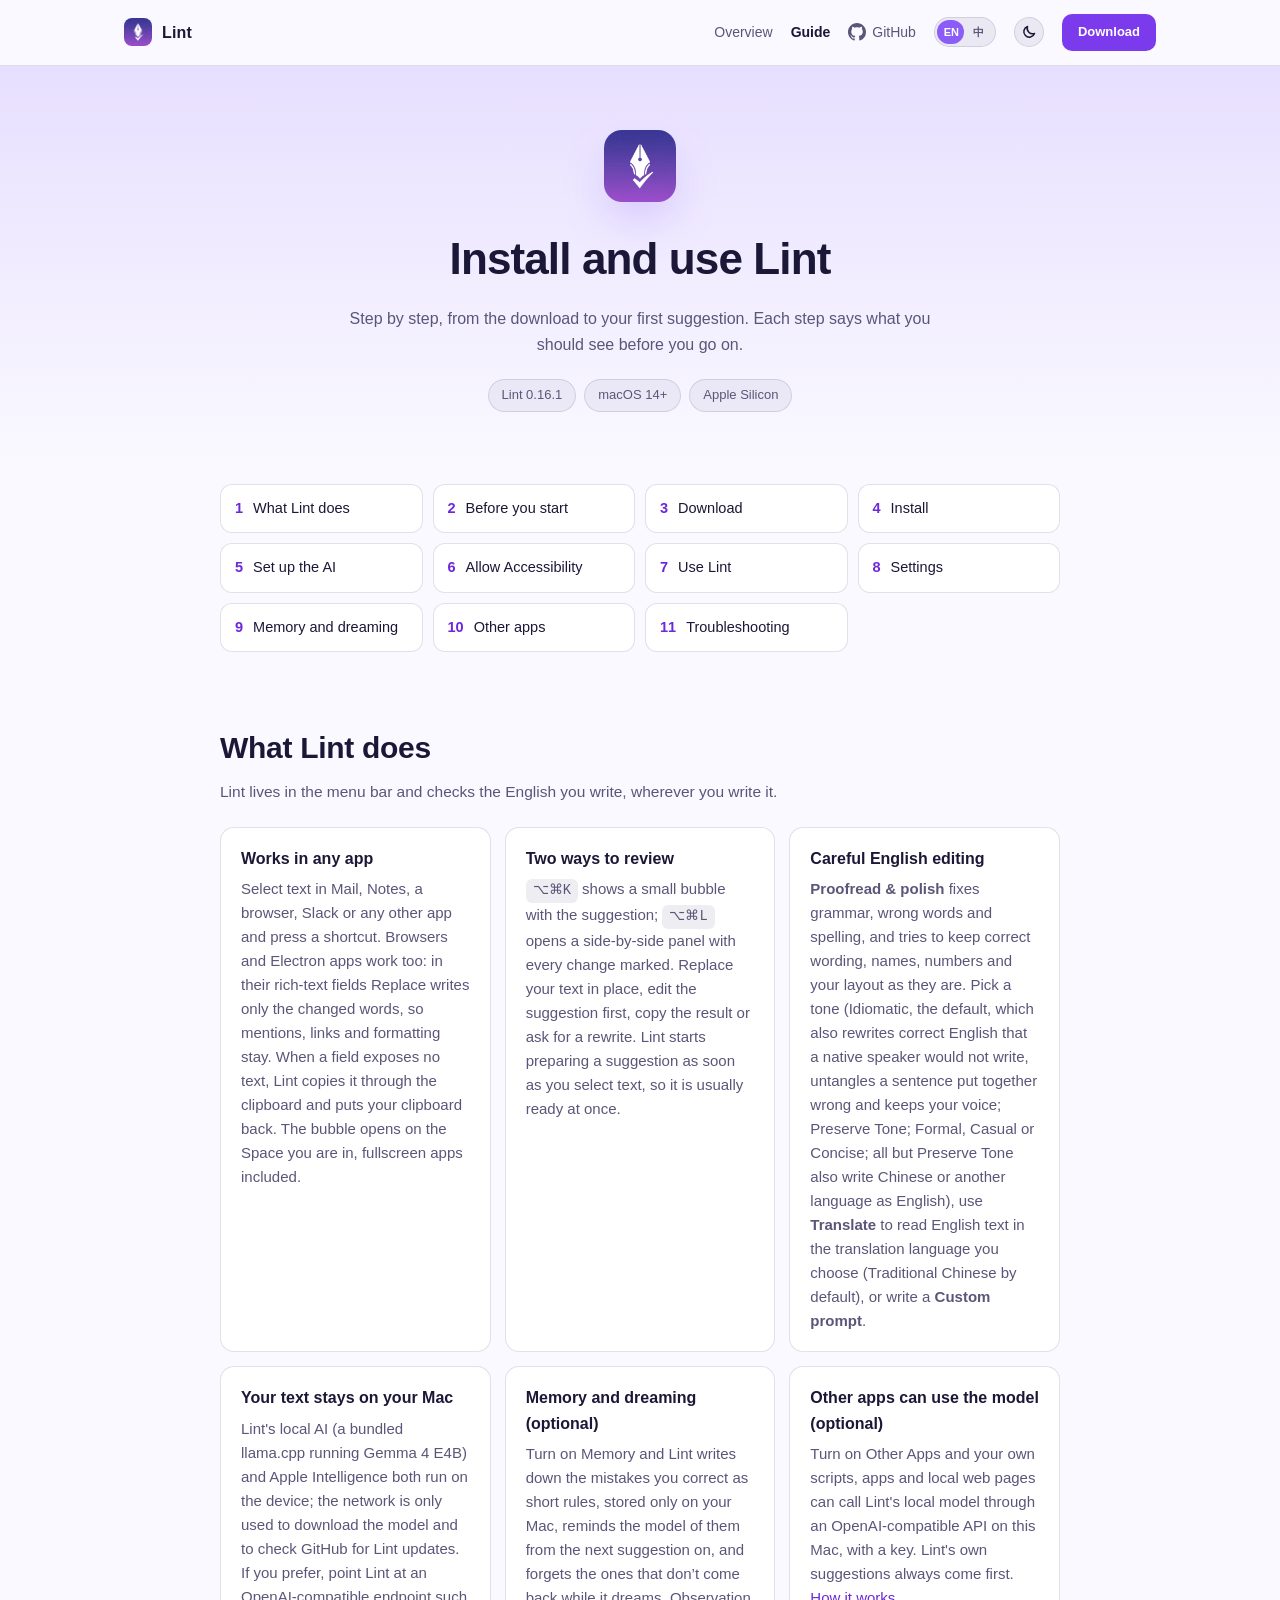
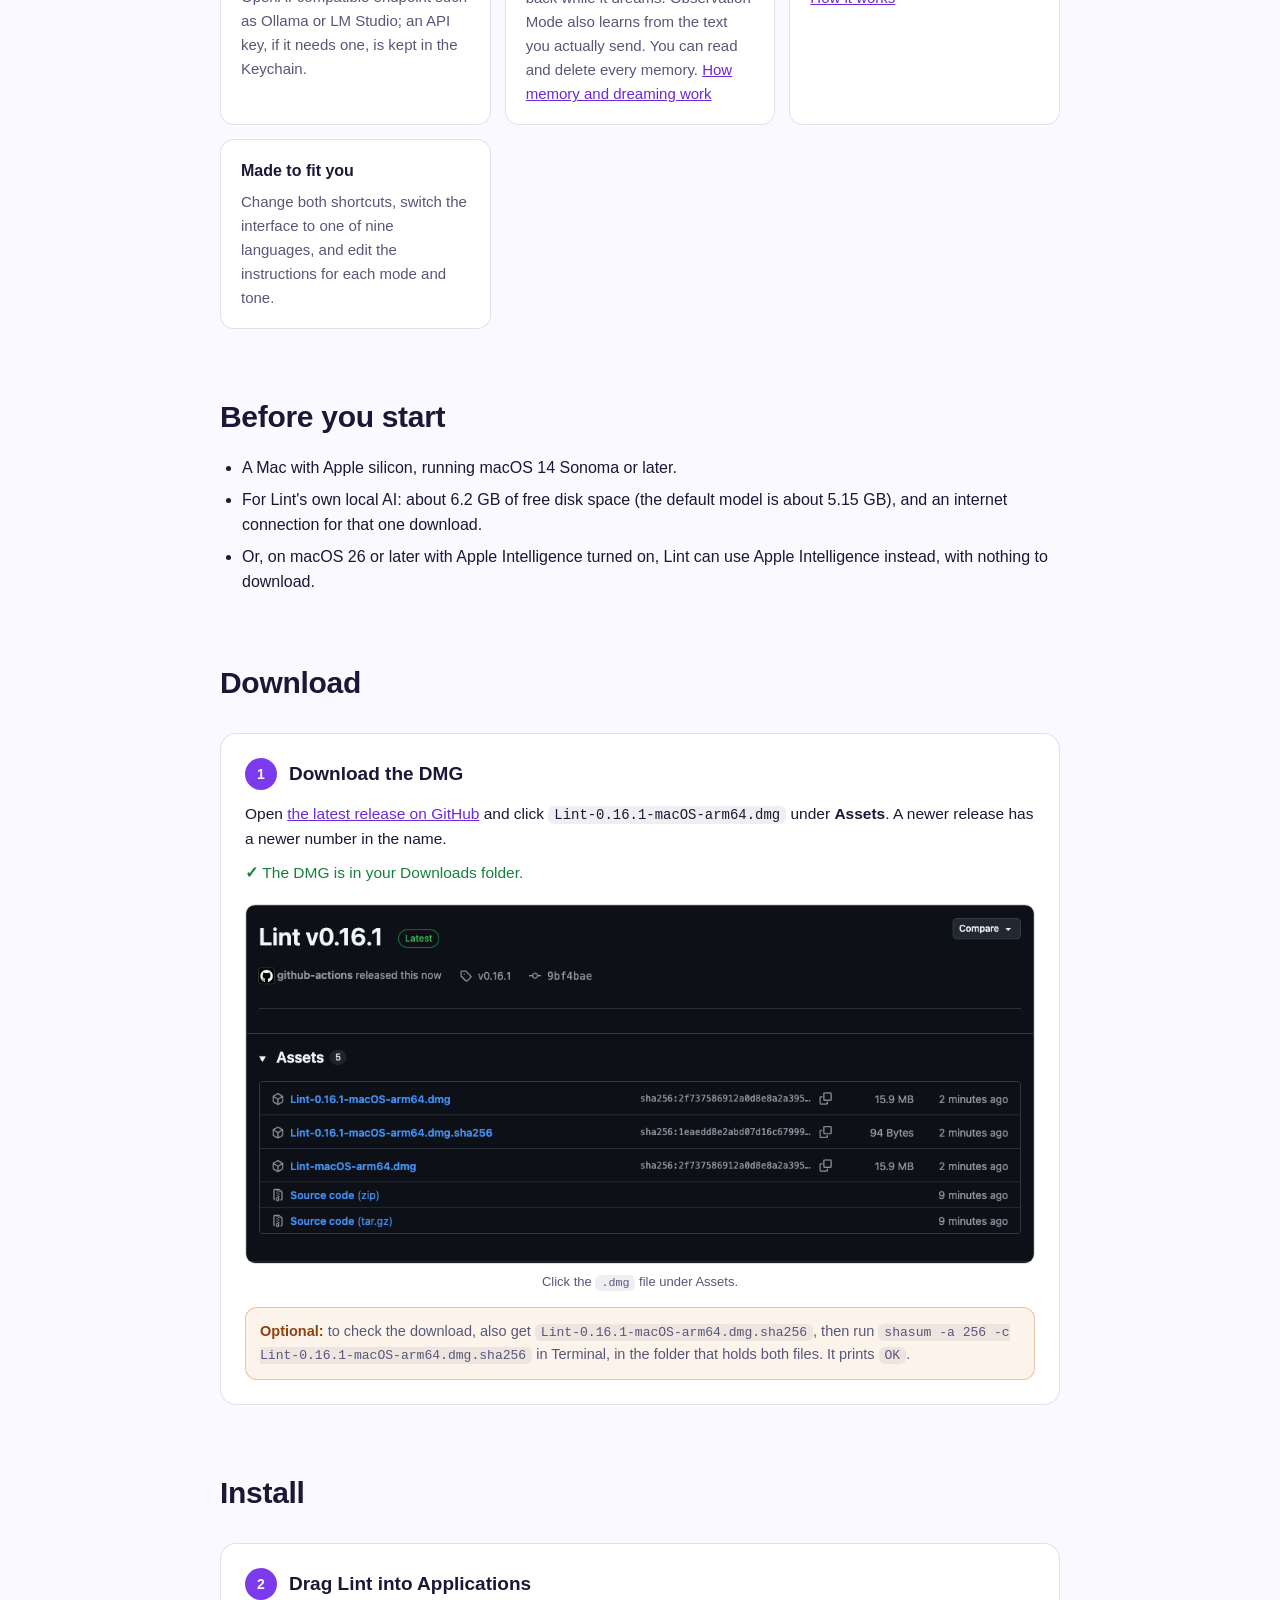
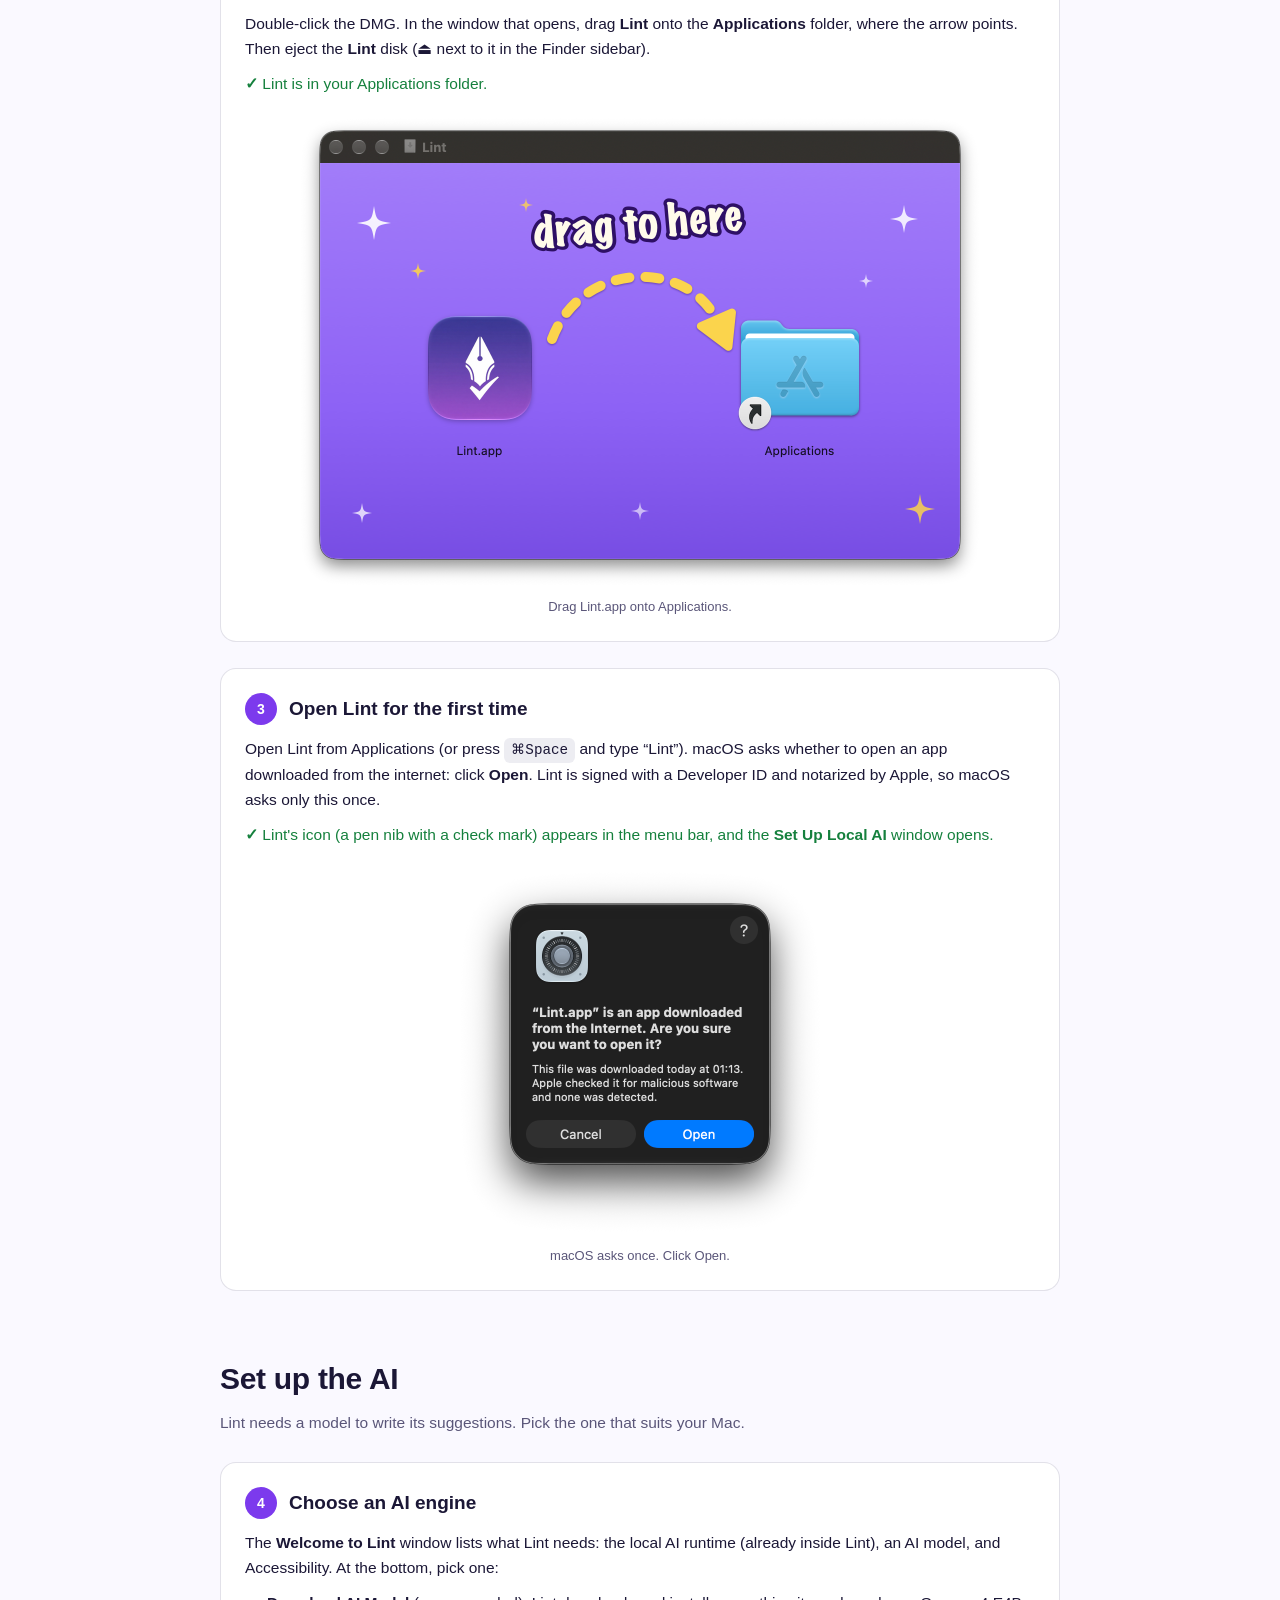
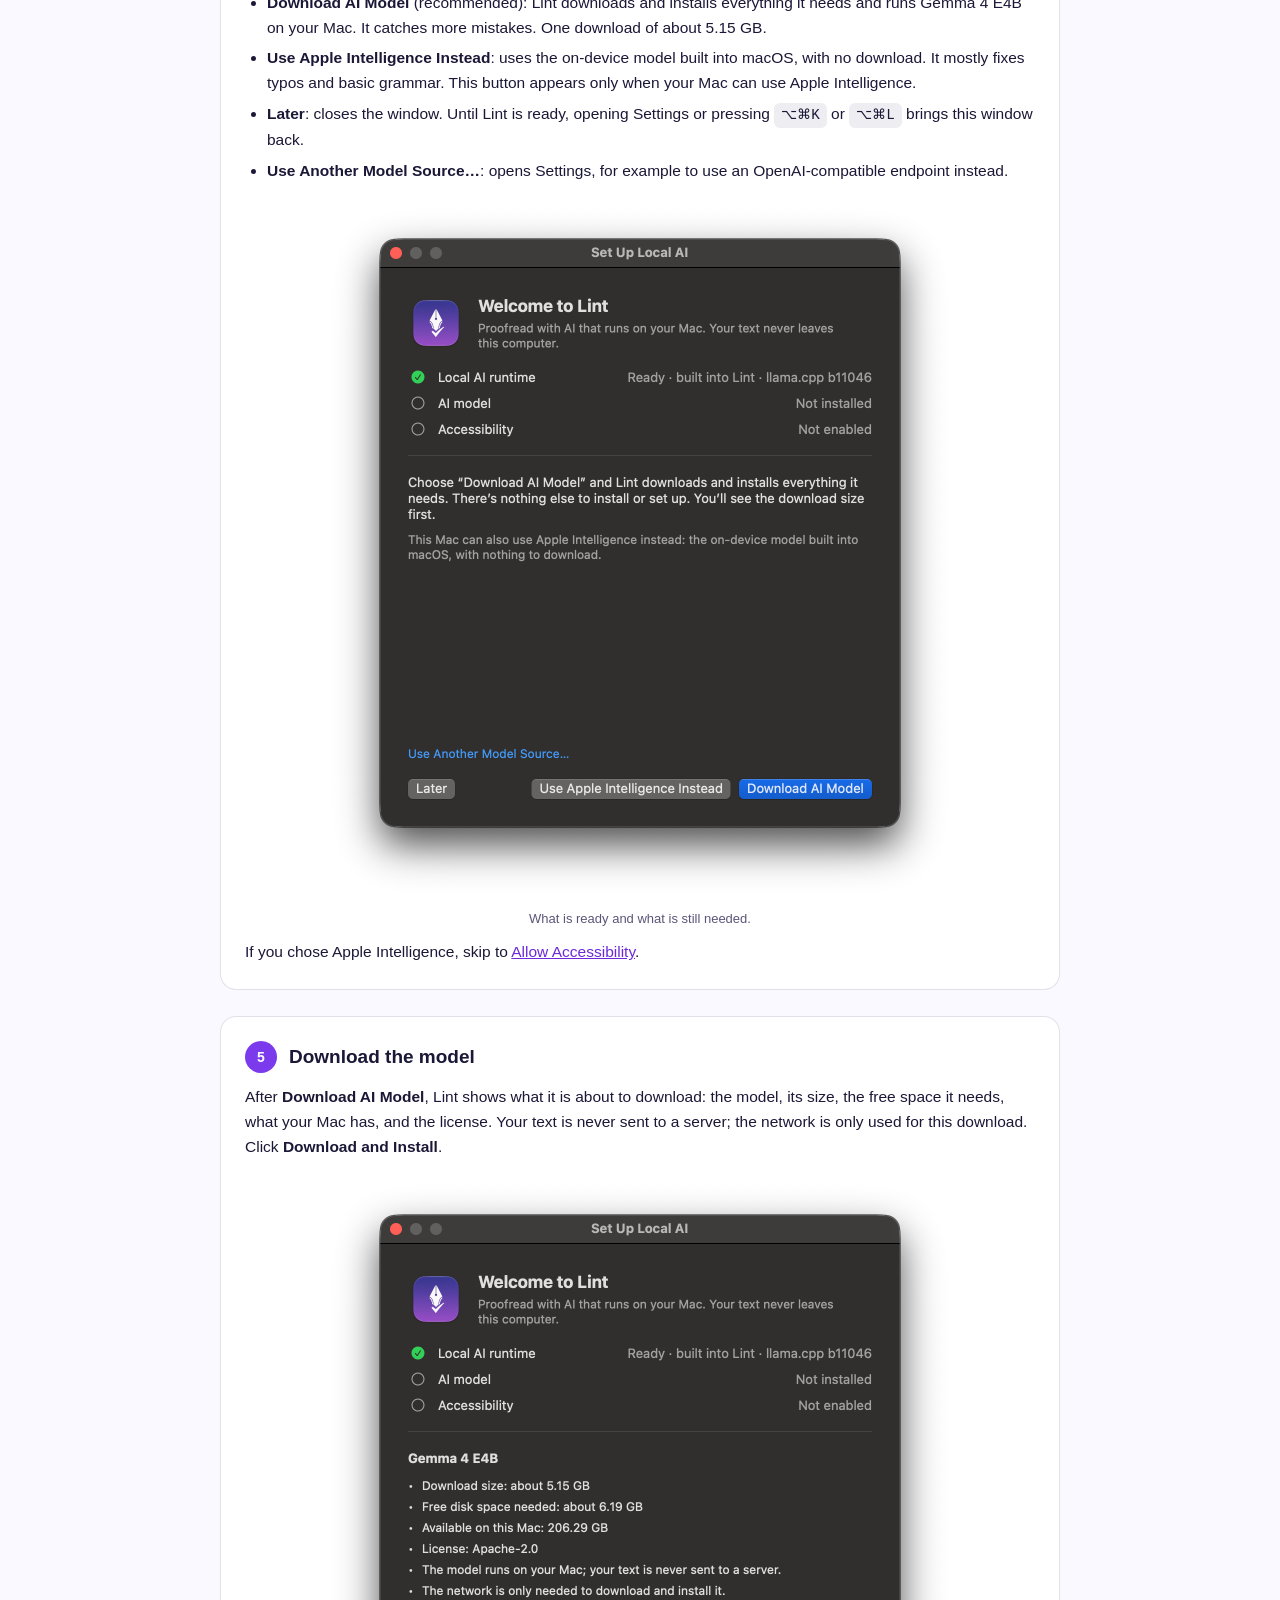
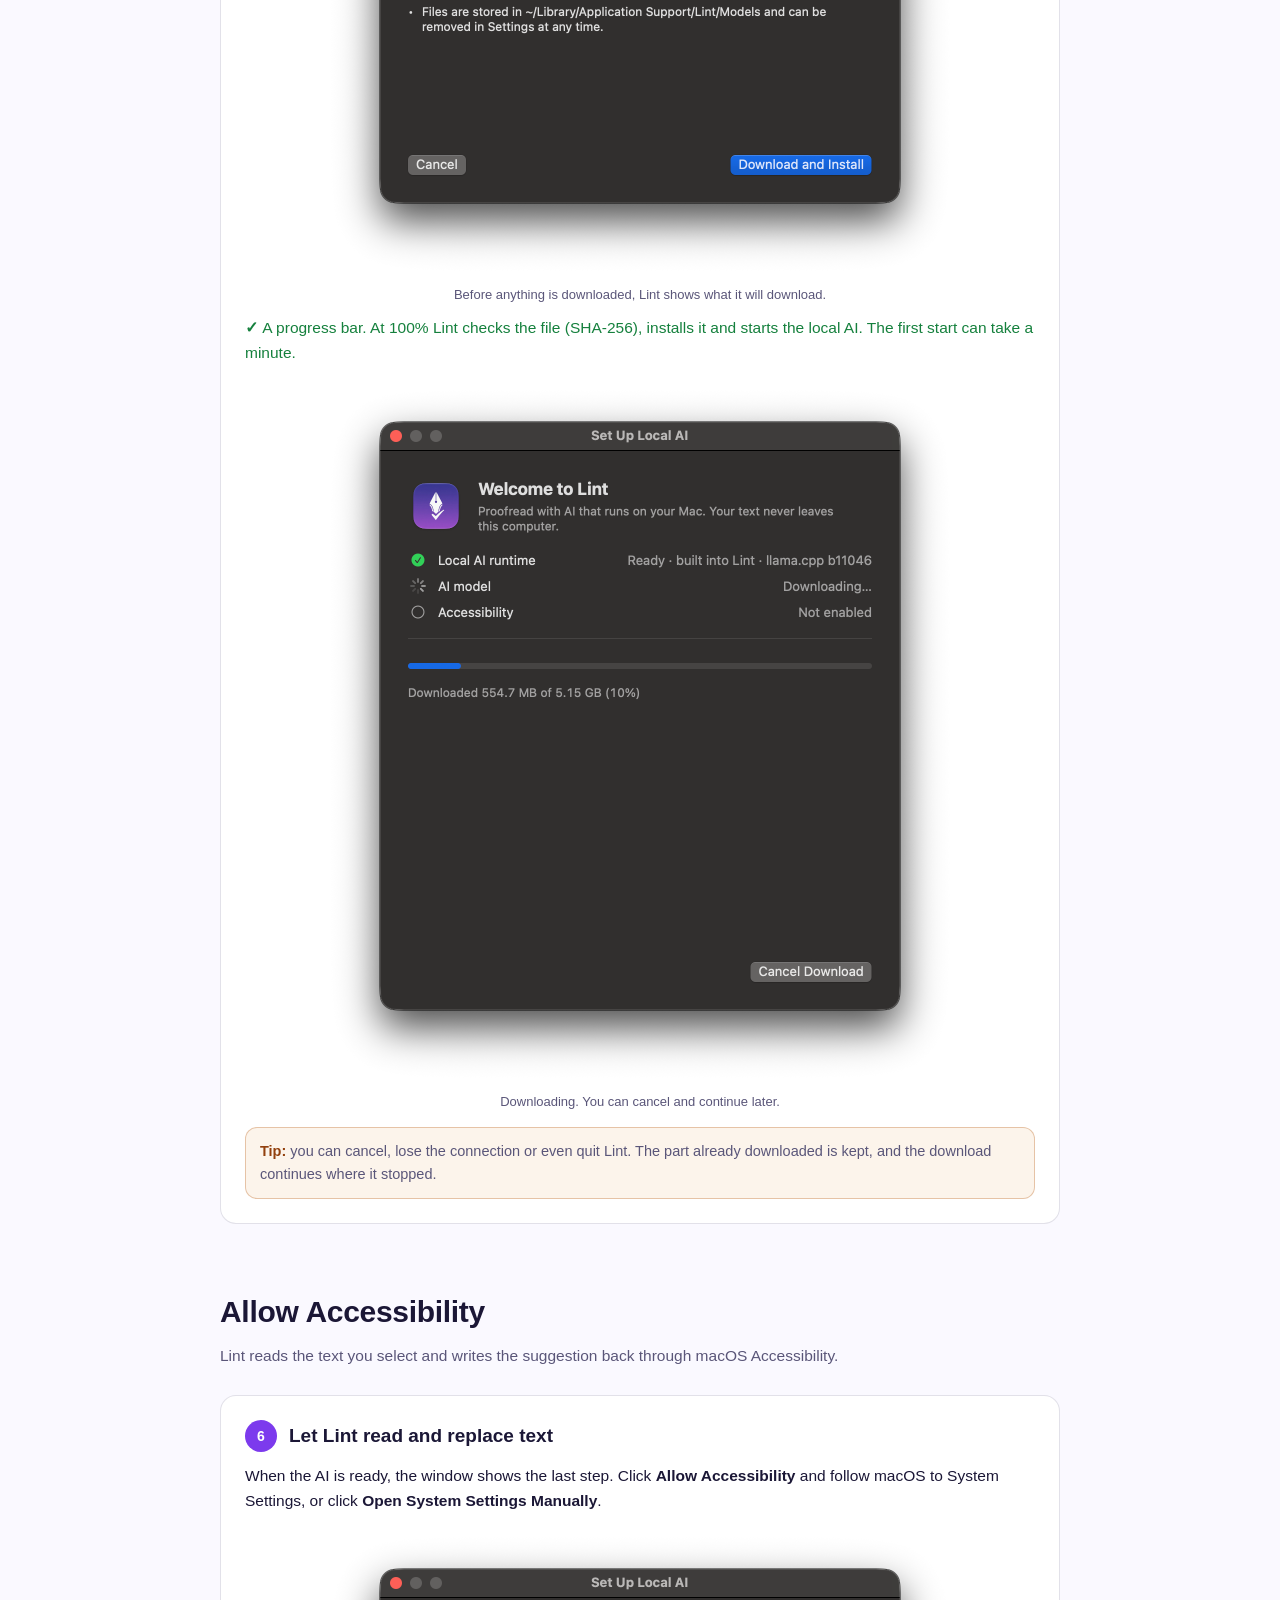
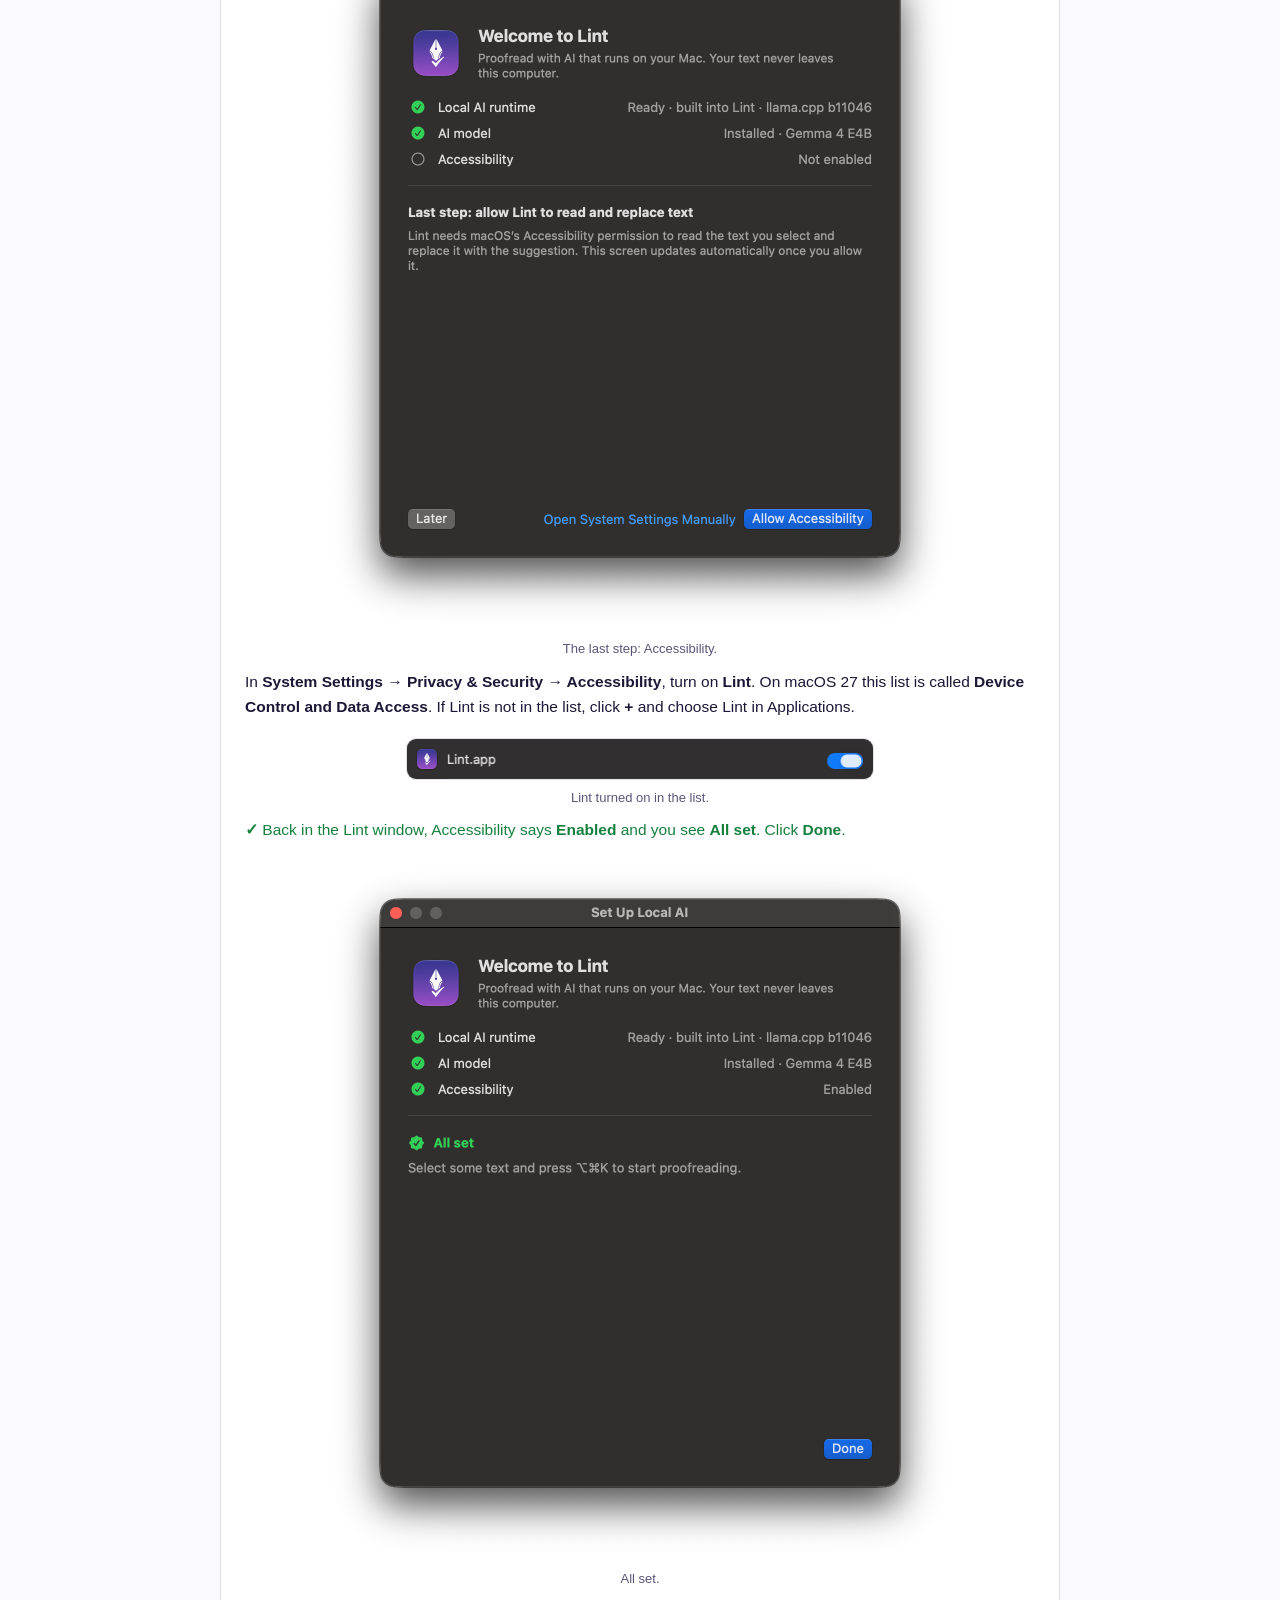
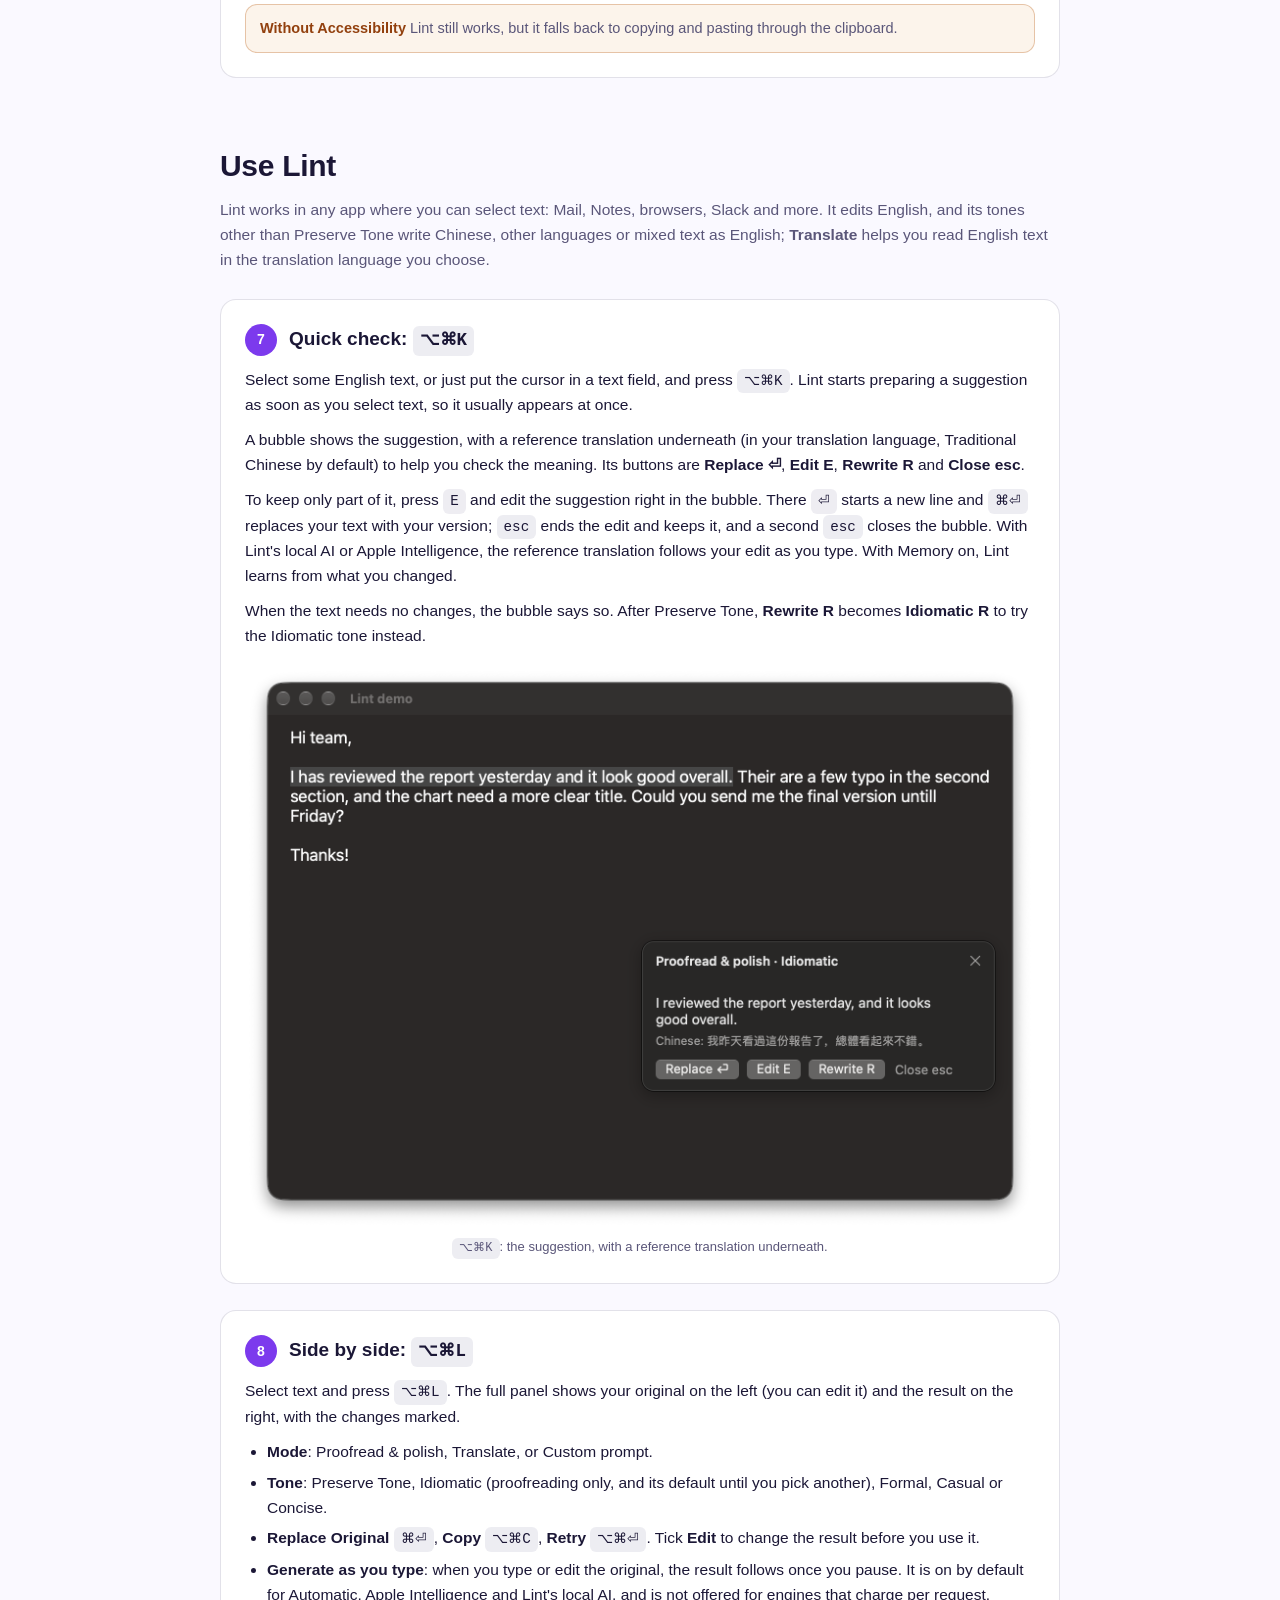
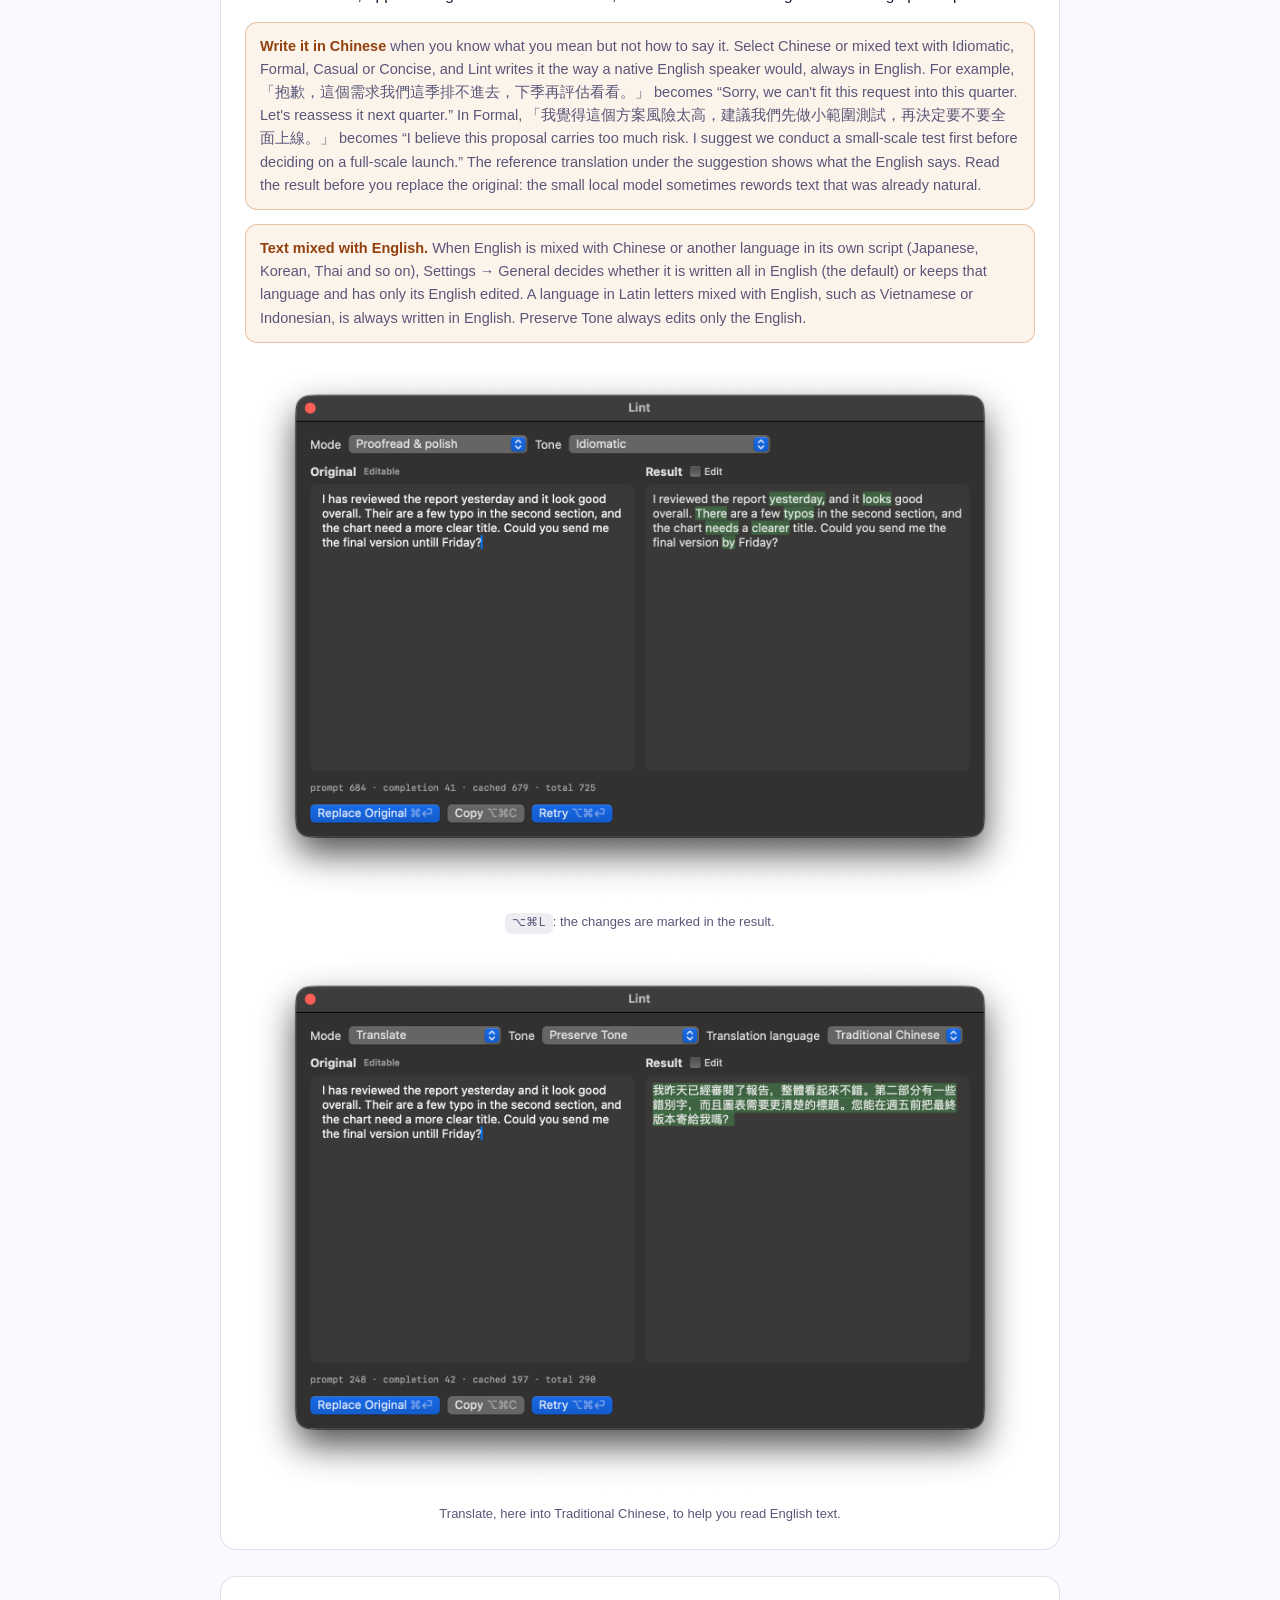
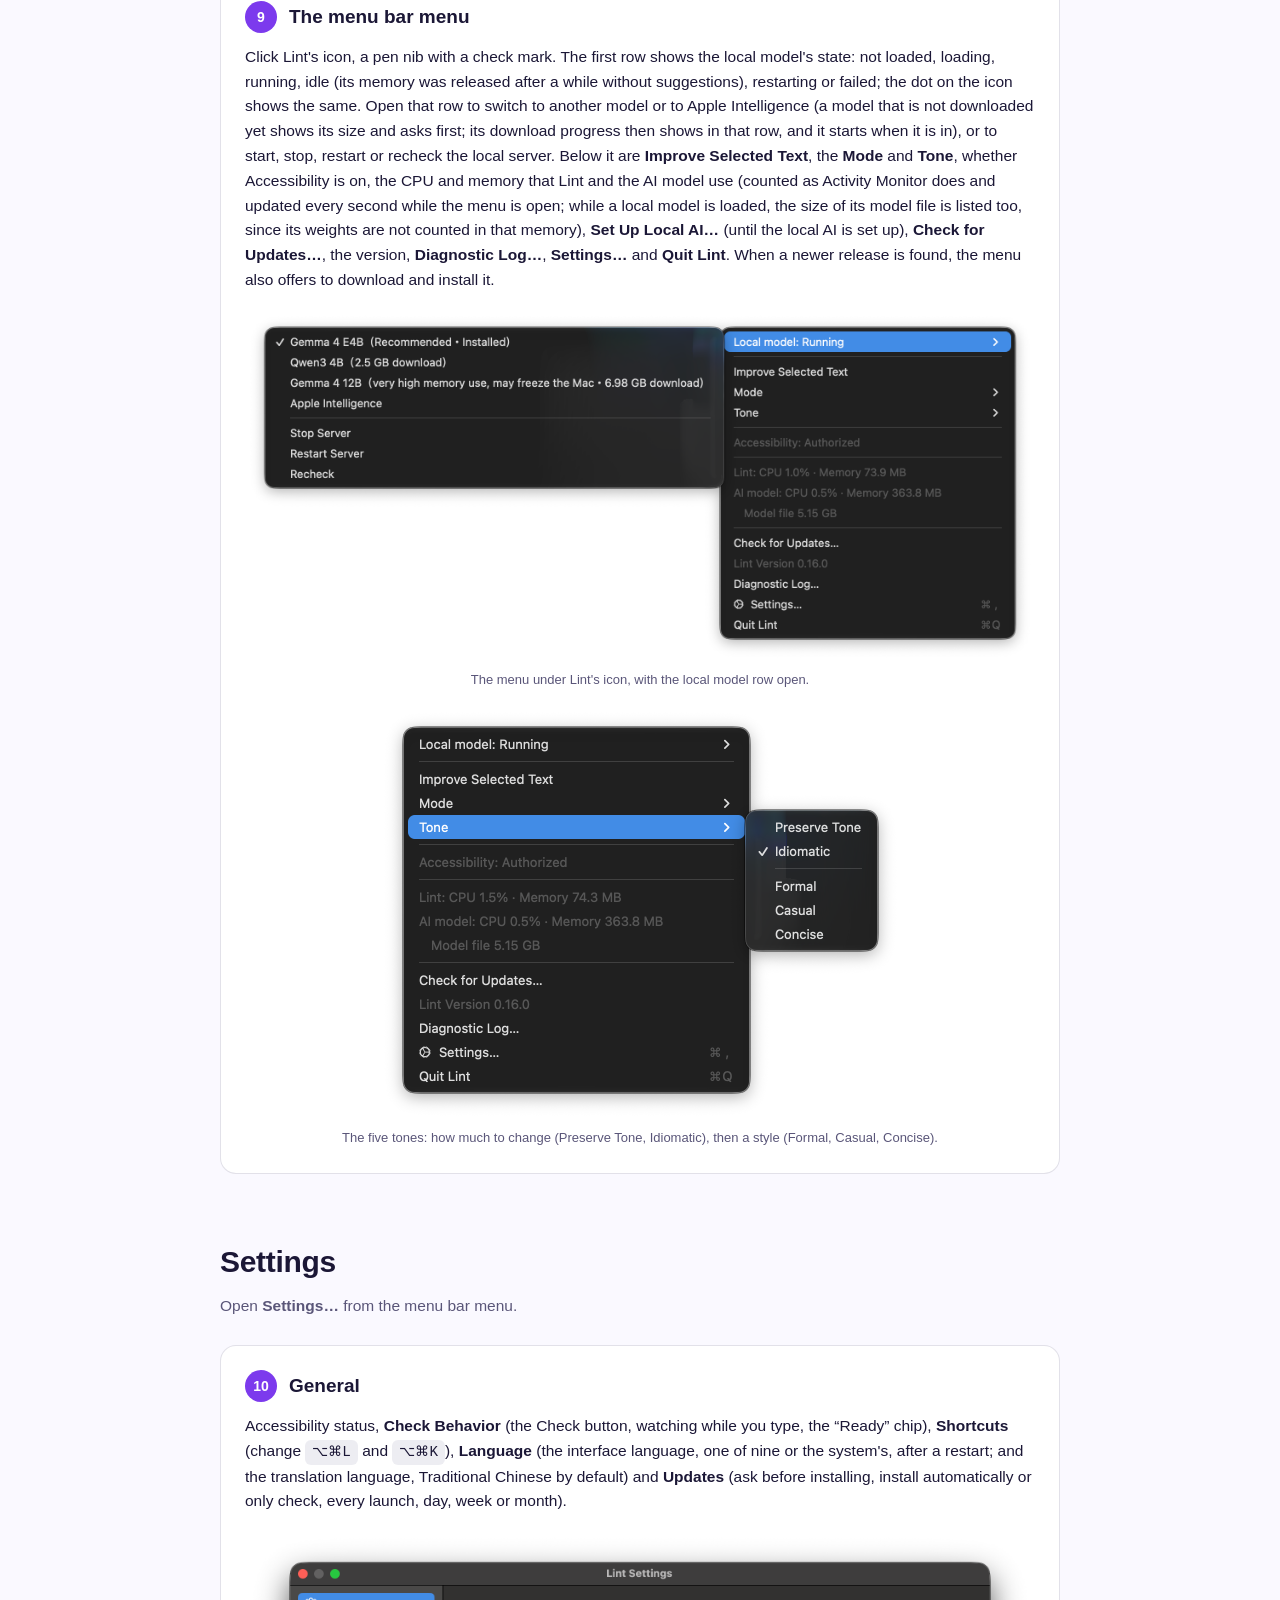
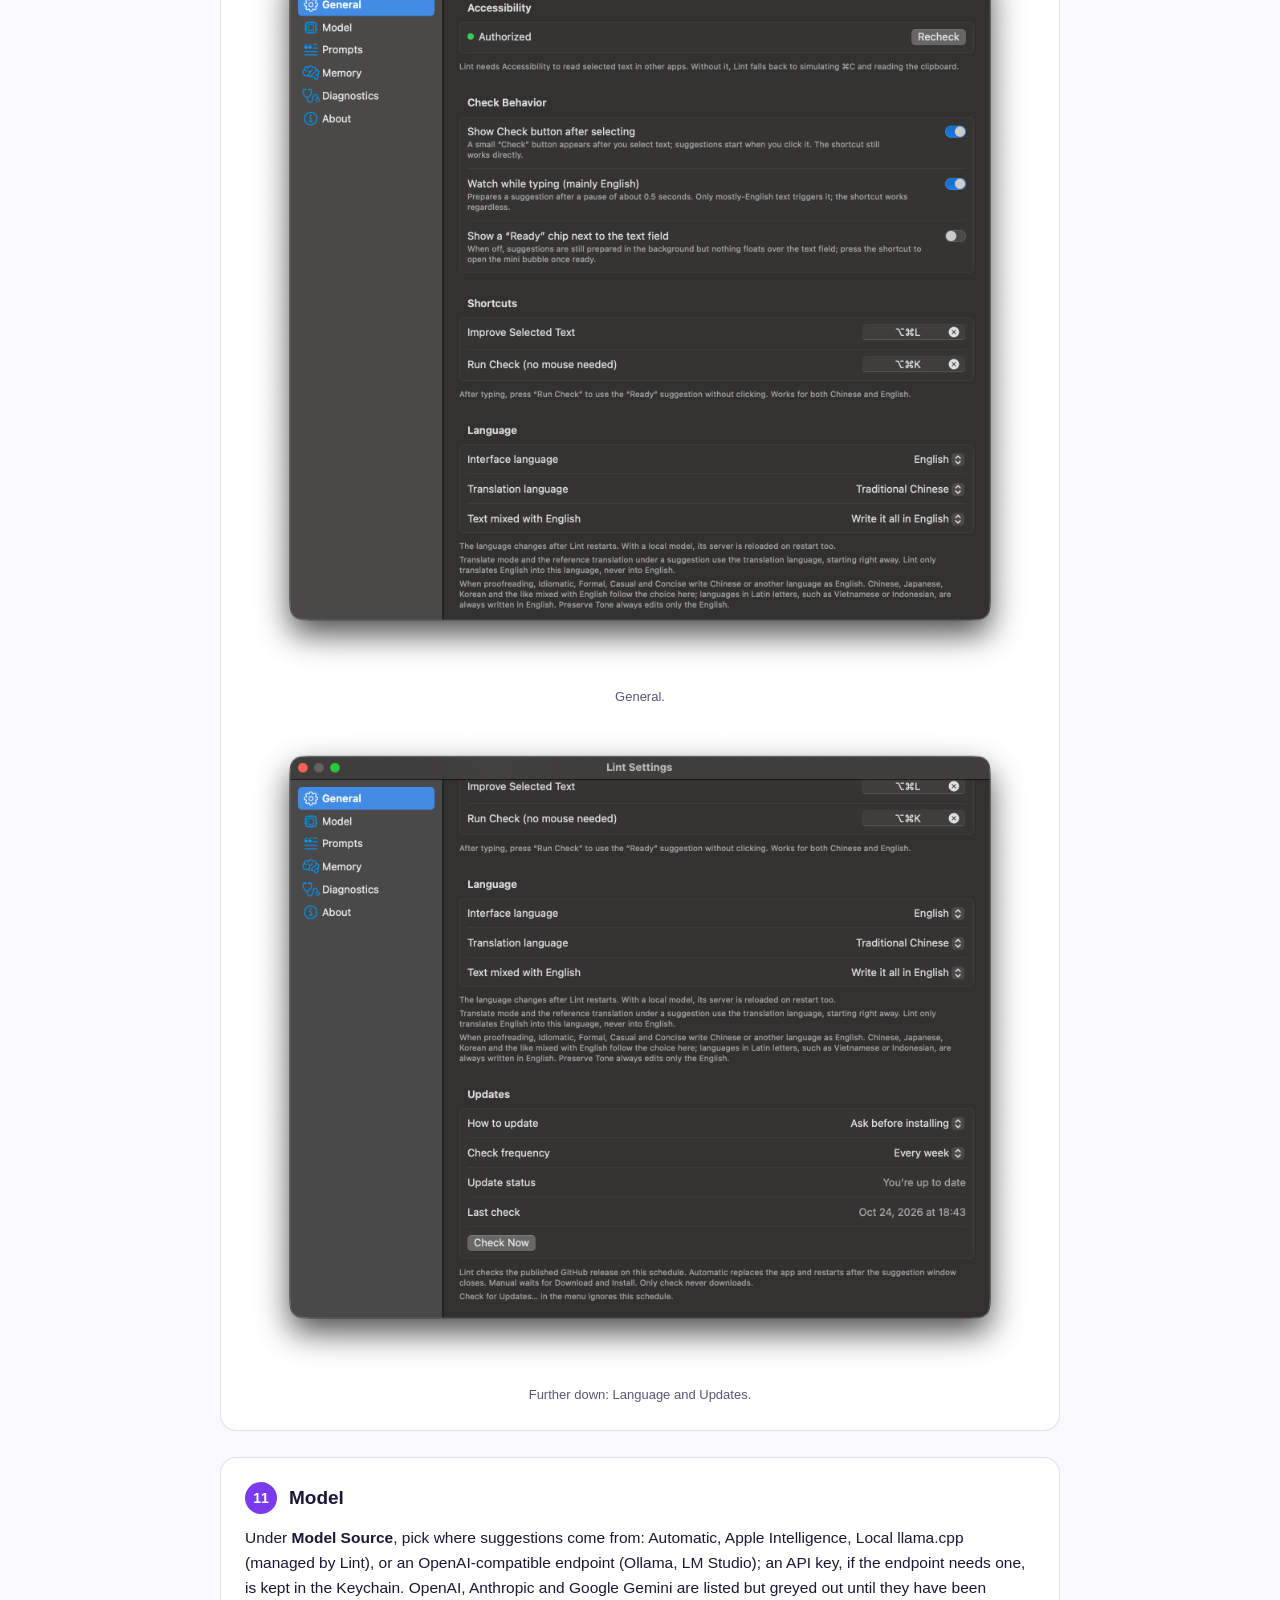
==== commit 6be6351c: "Generate as you type in the ⌥⌘L panel. The result follows the original once typing pauses for 600 ms" ====
--- a/docs/guide.html
+++ b/docs/guide.html
@@ -384,11 +384,13 @@
           <li><strong>Mode</strong>: Proofread &amp; polish, Translate, or Custom prompt.</li>
           <li><strong>Tone</strong>: Preserve Tone, Idiomatic (proofreading only, and its default until you pick another), Formal, Casual or Concise.</li>
           <li><strong>Replace Original</strong> <span class="kbd-inline">⌘⏎</span>, <strong>Copy</strong> <span class="kbd-inline">⌥⌘C</span>, <strong>Retry</strong> <span class="kbd-inline">⌥⌘⏎</span>. Tick <strong>Edit</strong> to change the result before you use it.</li>
+          <li><strong>Generate as you type</strong>: when you type or edit the original, the result follows once you pause. It is on by default for Automatic, Apple Intelligence and Lint's local AI, and is not offered for engines that charge per request.</li>
         </ul>
         <ul class="zh">
           <li><strong>模式</strong>：文法校對與潤飾、翻譯，或自訂 Prompt。</li>
           <li><strong>語氣</strong>：保留原語氣、「道地」（只有校對有，在你選別的語氣之前是預設）、正式、輕鬆或簡潔。</li>
           <li><strong>覆蓋取代</strong> <span class="kbd-inline">⌘⏎</span>、<strong>複製</strong> <span class="kbd-inline">⌥⌘C</span>、<strong>重試</strong> <span class="kbd-inline">⌥⌘⏎</span>。勾選<strong>「編輯」</strong>可以先修改結果再使用。</li>
+          <li><strong>輸入時即時產生</strong>：輸入或修改原文時，停下來一下結果就會跟著更新。使用自動、Apple Intelligence 或 Lint 本機 AI 時預設開啟；按次計費的模型來源不提供。</li>
         </ul>
         <div class="note en"><p><strong>Write it in Chinese</strong> when you know what you mean but not how to say it. Select Chinese or mixed text with Idiomatic, Formal, Casual or Concise, and Lint writes it the way a native English speaker would, always in English. For example, 「抱歉，這個需求我們這季排不進去，下季再評估看看。」 becomes “Sorry, we can't fit this request into this quarter. Let's reassess it next quarter.” In Formal, 「我覺得這個方案風險太高，建議我們先做小範圍測試，再決定要不要全面上線。」 becomes “I believe this proposal carries too much risk. I suggest we conduct a small-scale test first before deciding on a full-scale launch.” The reference translation under the suggestion shows what the English says. Read the result before you replace the original: the small local model sometimes rewords text that was already natural.</p></div>
         <div class="note zh"><p><strong>直接寫中文</strong>：知道想說什麼、卻不知道英文怎麼說的時候，選取中文或中英夾雜的文字並使用「道地」「正式」「輕鬆」或「簡潔」，Lint 會用英語母語者會說的方式寫出來，輸出一律是英文。例如「抱歉，這個需求我們這季排不進去，下季再評估看看。」會變成 “Sorry, we can't fit this request into this quarter. Let's reassess it next quarter.”；在「正式」下，「我覺得這個方案風險太高，建議我們先做小範圍測試，再決定要不要全面上線。」會變成 “I believe this proposal carries too much risk. I suggest we conduct a small-scale test first before deciding on a full-scale launch.”。建議下方的參考譯文會顯示這段英文在說什麼。取代原文之前請先看過結果：本機的小型模型有時會把本來就很道地的句子改寫。</p></div>
@@ -578,8 +580,8 @@
         <p class="en">Open <strong>Settings… → Model</strong> with <strong>Local llama.cpp</strong> as the source, and under <strong>Other Apps</strong> turn on <strong>Let other apps use the local model</strong>. Copy the <strong>URL</strong> (<code>http://127.0.0.1:8001/v1</code>; the API port can be changed) and a key: give each app or page its own with <strong>Add API Key</strong> and a name, or use <strong>Default</strong> (<strong>Show</strong>, <strong>Copy</strong>). The section also has a ready-made example to copy.</p>
         <p class="zh">在模型來源是<strong>「本機 llama.cpp」</strong>的<strong>「設定… → 模型」</strong>，到<strong>「其他 app 使用」</strong>打開<strong>「讓其他 app 使用本機模型」</strong>。拷貝<strong>「網址」</strong>（<code>http://127.0.0.1:8001/v1</code>，API 埠可以改）和一把金鑰：可以用<strong>「新增 API Key」</strong>取個名稱，給每個 App 或網頁各自一把，或使用<strong>「預設」</strong>那把（<strong>「顯示」</strong>、<strong>「拷貝」</strong>）。同一區也有可以直接拷貝的範例。</p>
         <figure>
-          <a class="shot en" href="assets/guide/en/settings-other-apps.png" target="_blank" rel="noopener"><img src="assets/guide/en/settings-other-apps.png" alt="The Other Apps section in Settings, Model: the switch, status, URL, API port, key, allowed websites and an example" width="984" height="869" loading="lazy"></a>
-          <a class="shot zh" href="assets/guide/zh/settings-other-apps.png" target="_blank" rel="noopener"><img src="assets/guide/zh/settings-other-apps.png" alt="設定「模型」頁的「其他 app 使用」：開關、狀態、網址、API 埠、金鑰、允許的網站與範例" width="984" height="847" loading="lazy"></a>
+          <a class="shot en" href="assets/guide/en/settings-other-apps.png" target="_blank" rel="noopener"><img src="assets/guide/en/settings-other-apps.png" alt="The Other Apps section in Settings, Model: the switch, status, URL, API port, keys, allowed websites, the browser extensions switch and an example" width="984" height="1013" loading="lazy"></a>
+          <a class="shot zh" href="assets/guide/zh/settings-other-apps.png" target="_blank" rel="noopener"><img src="assets/guide/zh/settings-other-apps.png" alt="設定「模型」頁的「其他 app 使用」：開關、狀態、網址、API 埠、金鑰清單、允許的網站、瀏覽器擴充功能開關與範例" width="984" height="991" loading="lazy"></a>
           <figcaption><span class="en">Other Apps, in Settings → Model.</span><span class="zh">「設定 → 模型」裡的「其他 app 使用」。</span></figcaption>
         </figure>
         <p class="check en">The status says <strong>On, accepting only this Mac (127.0.0.1:8001)</strong>.</p>
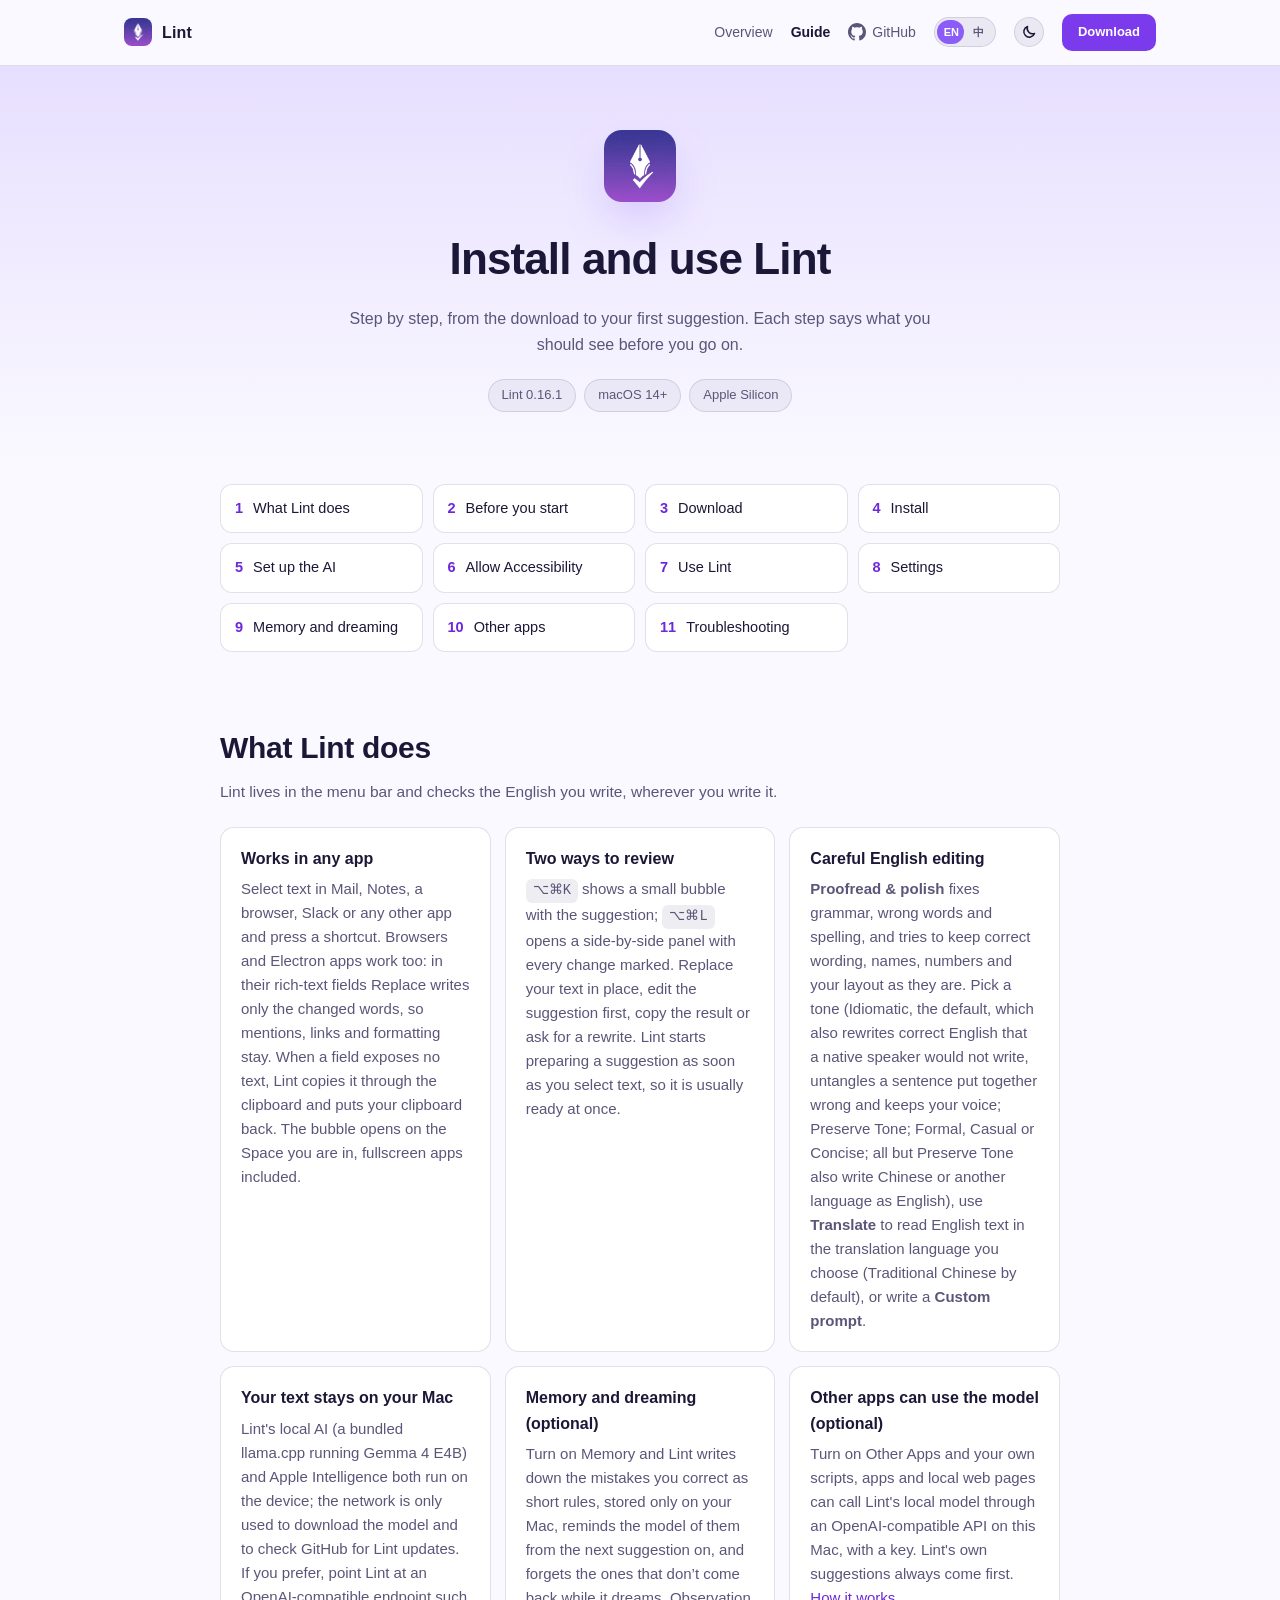
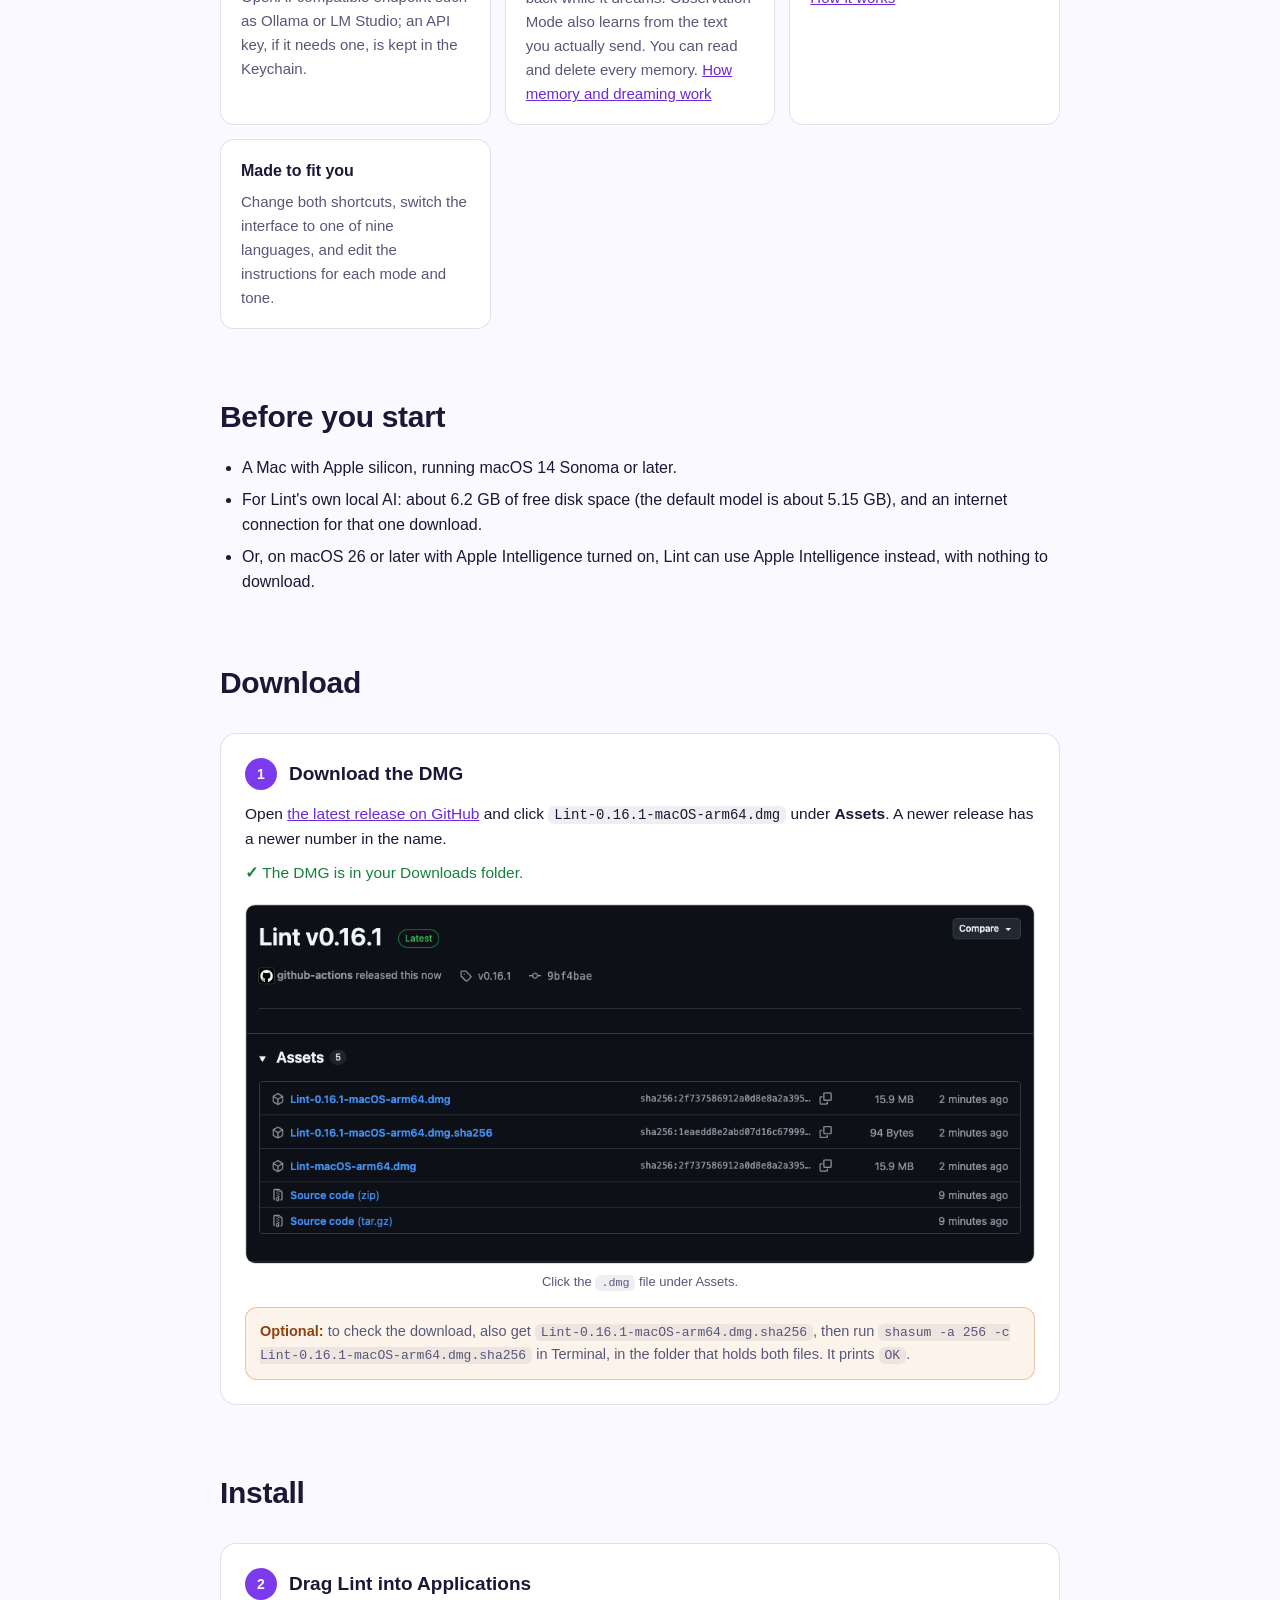
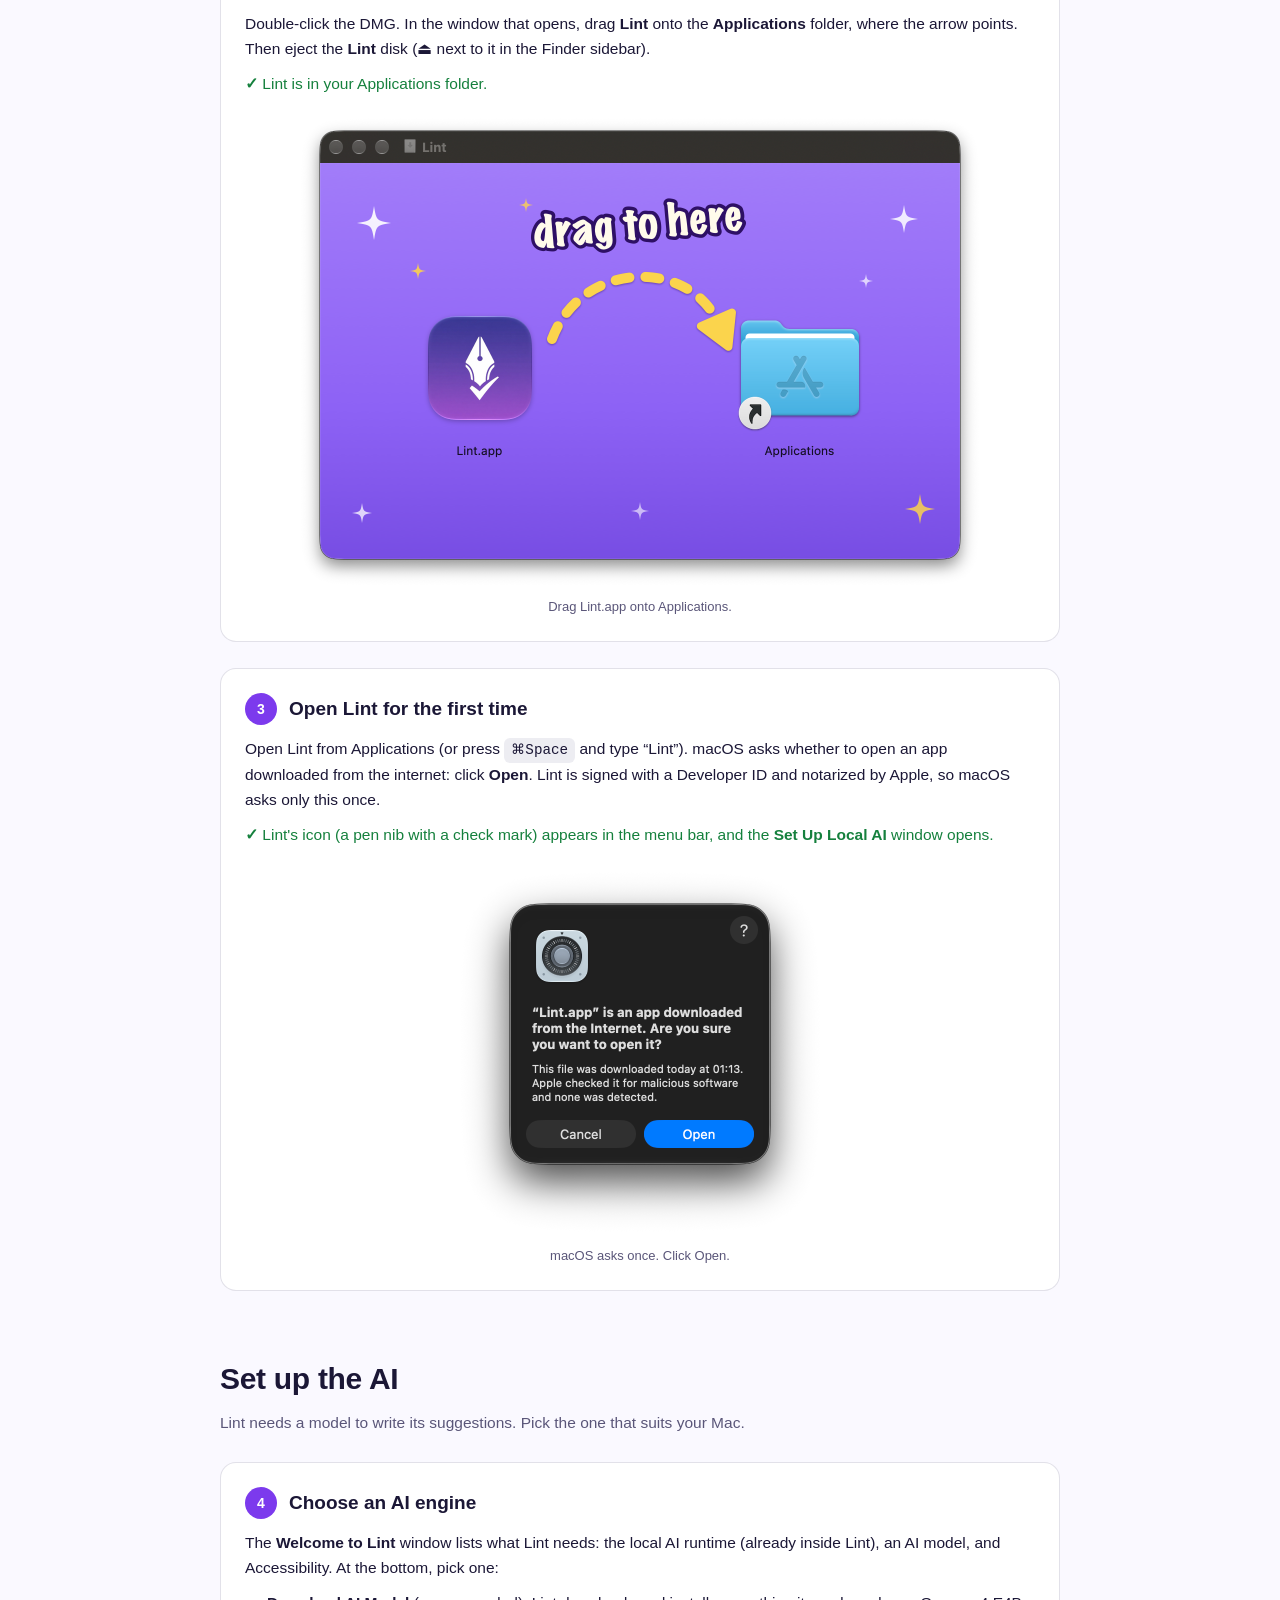
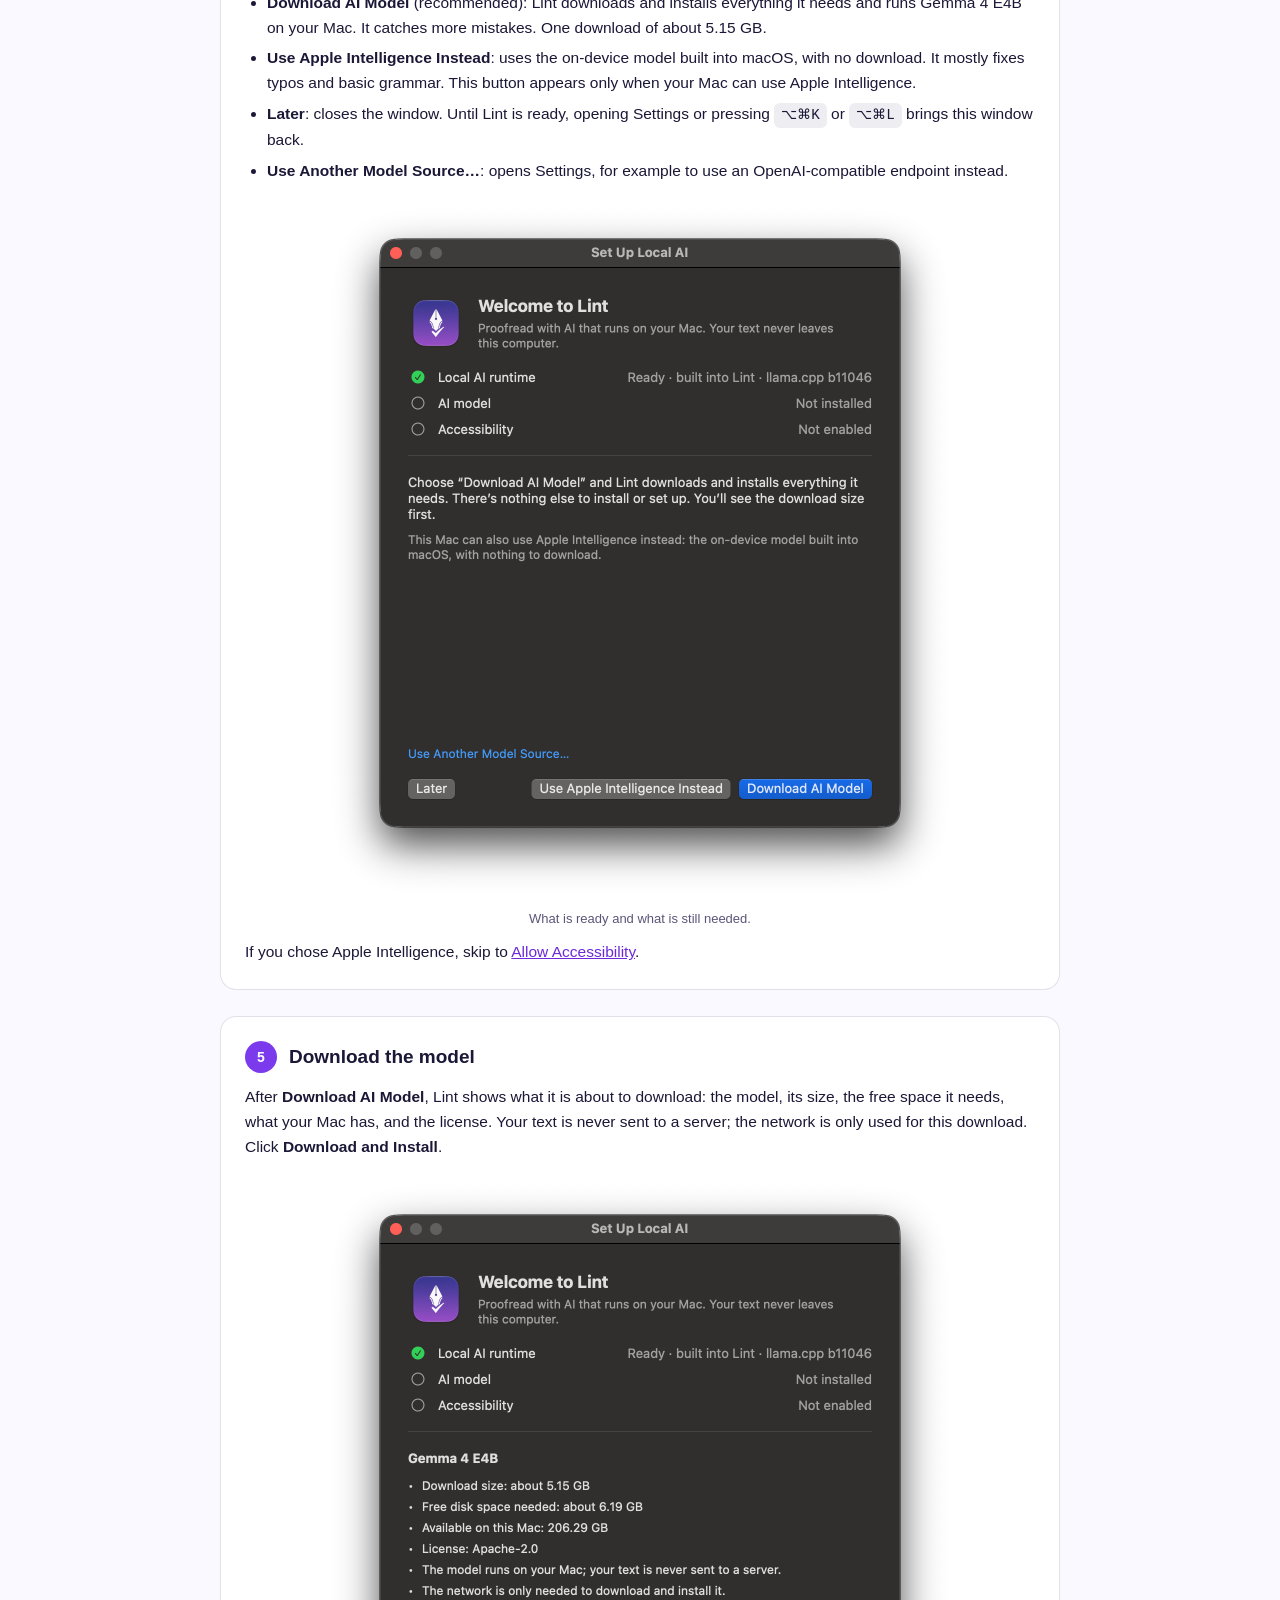
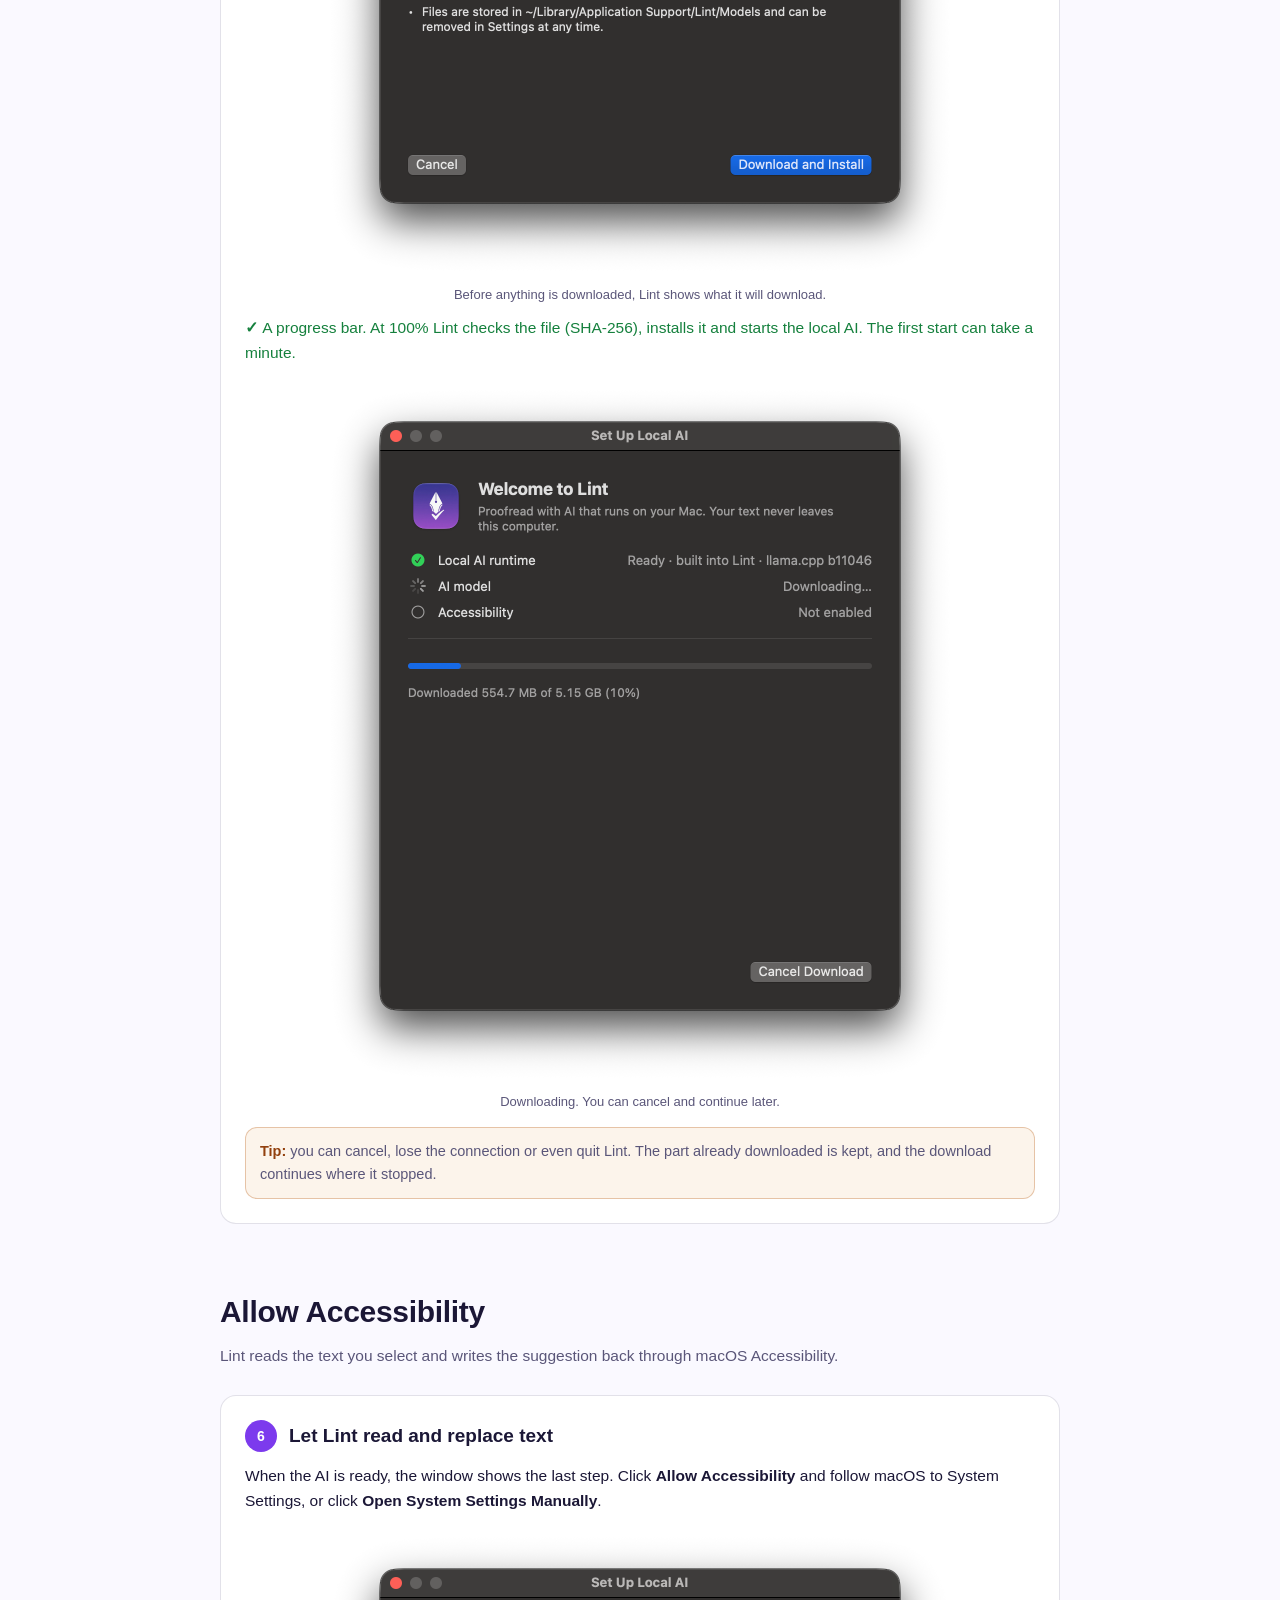
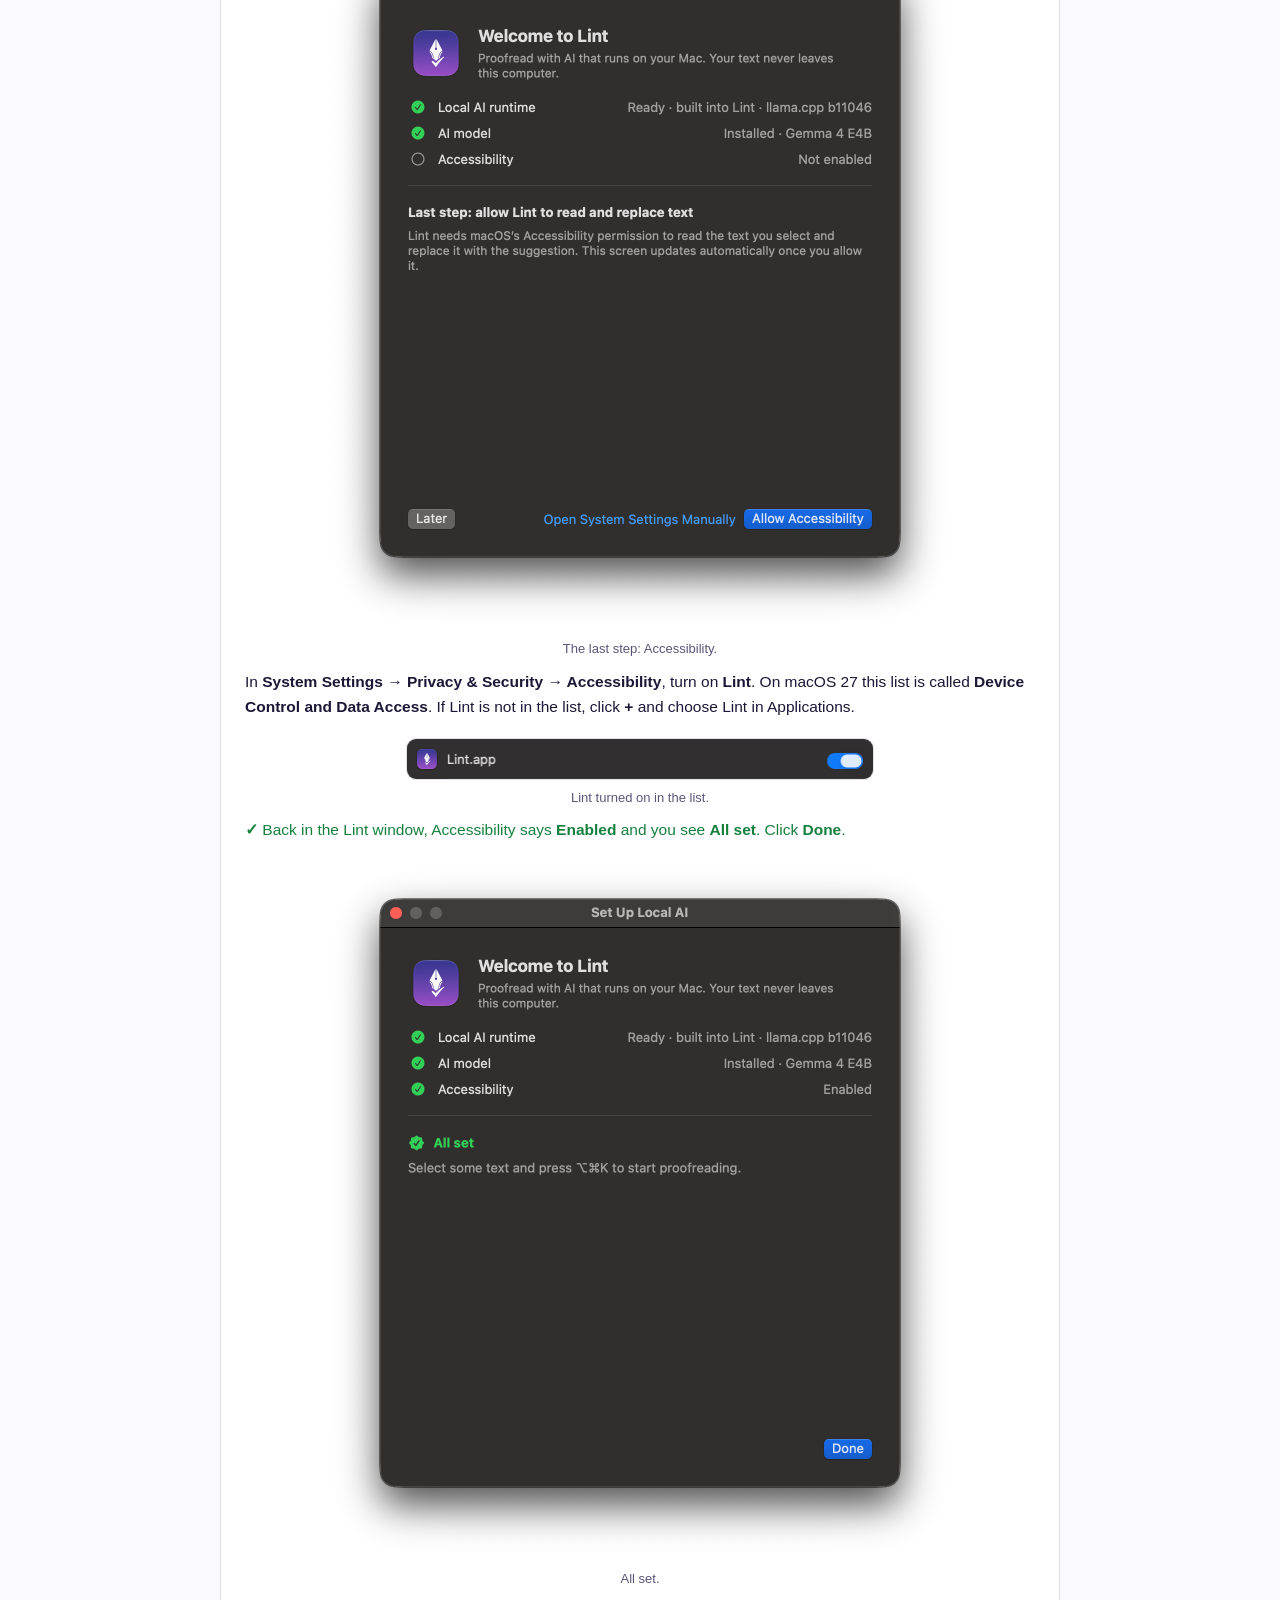
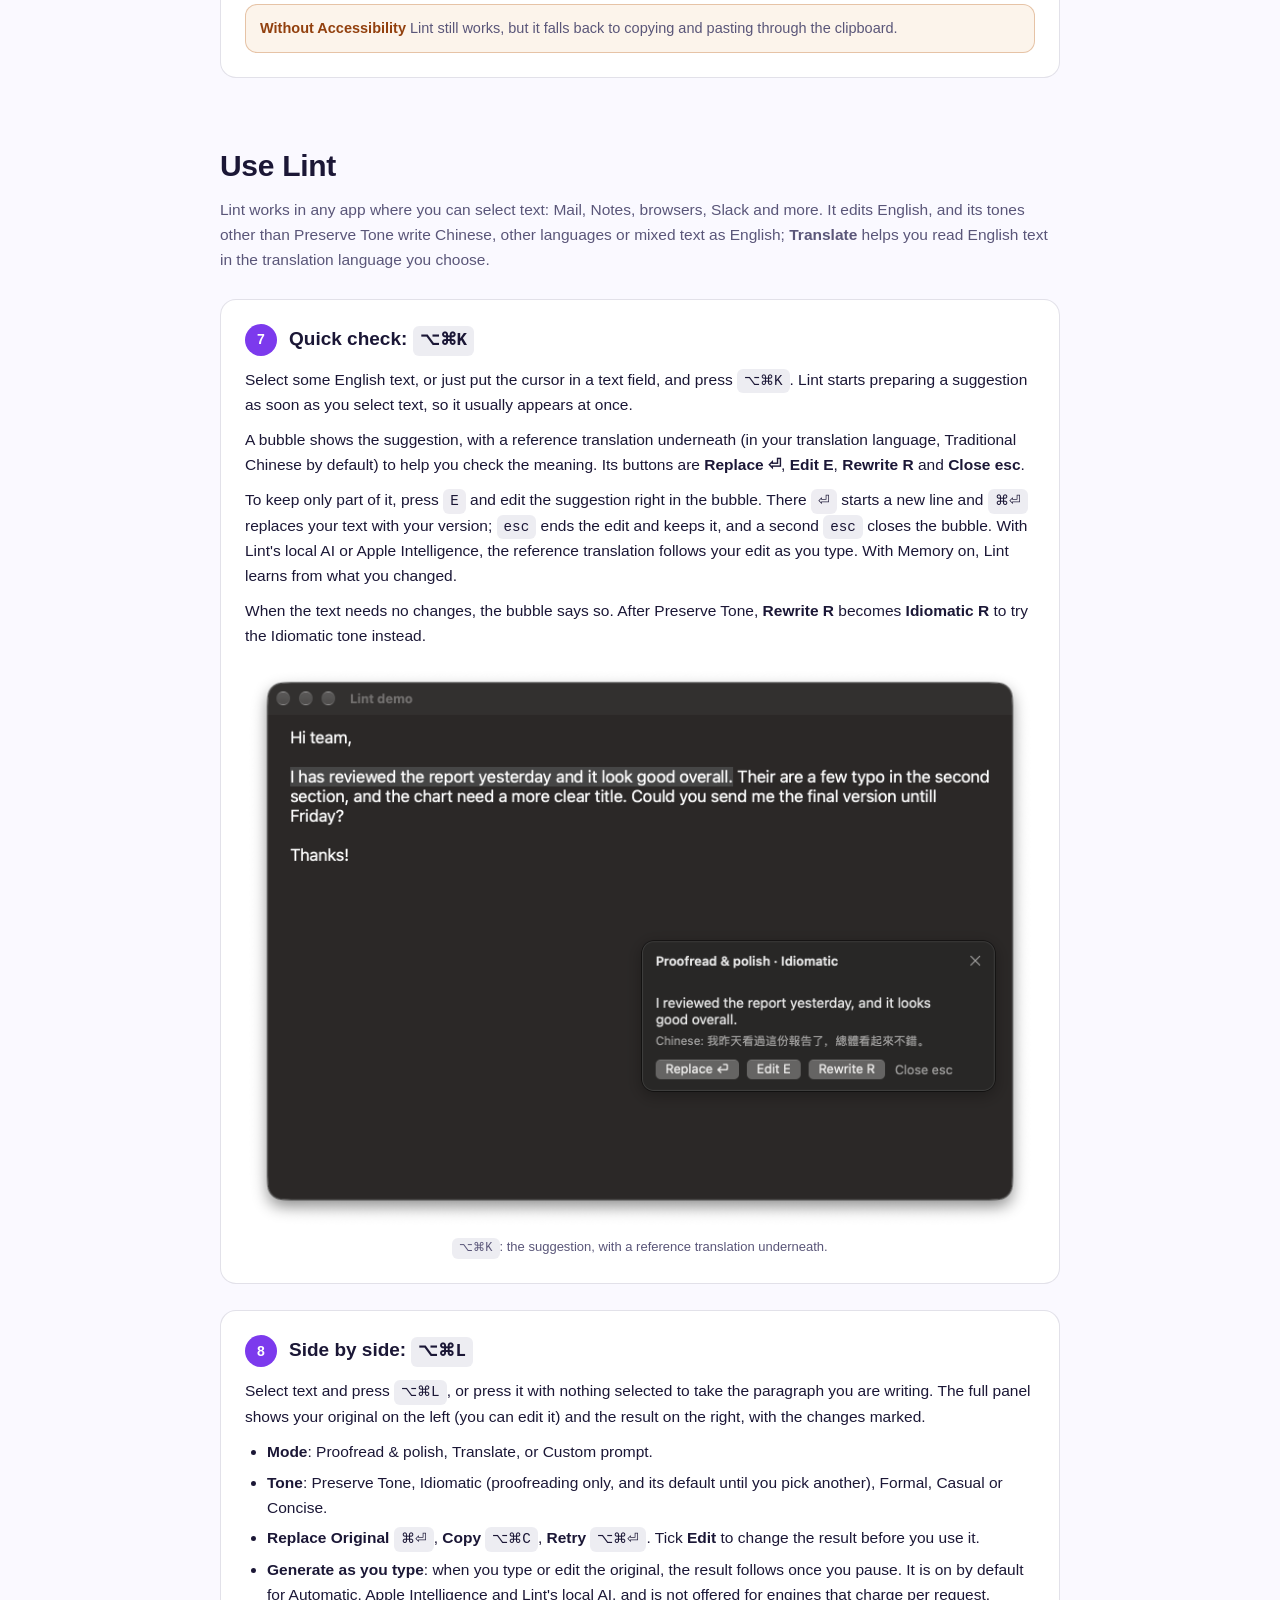
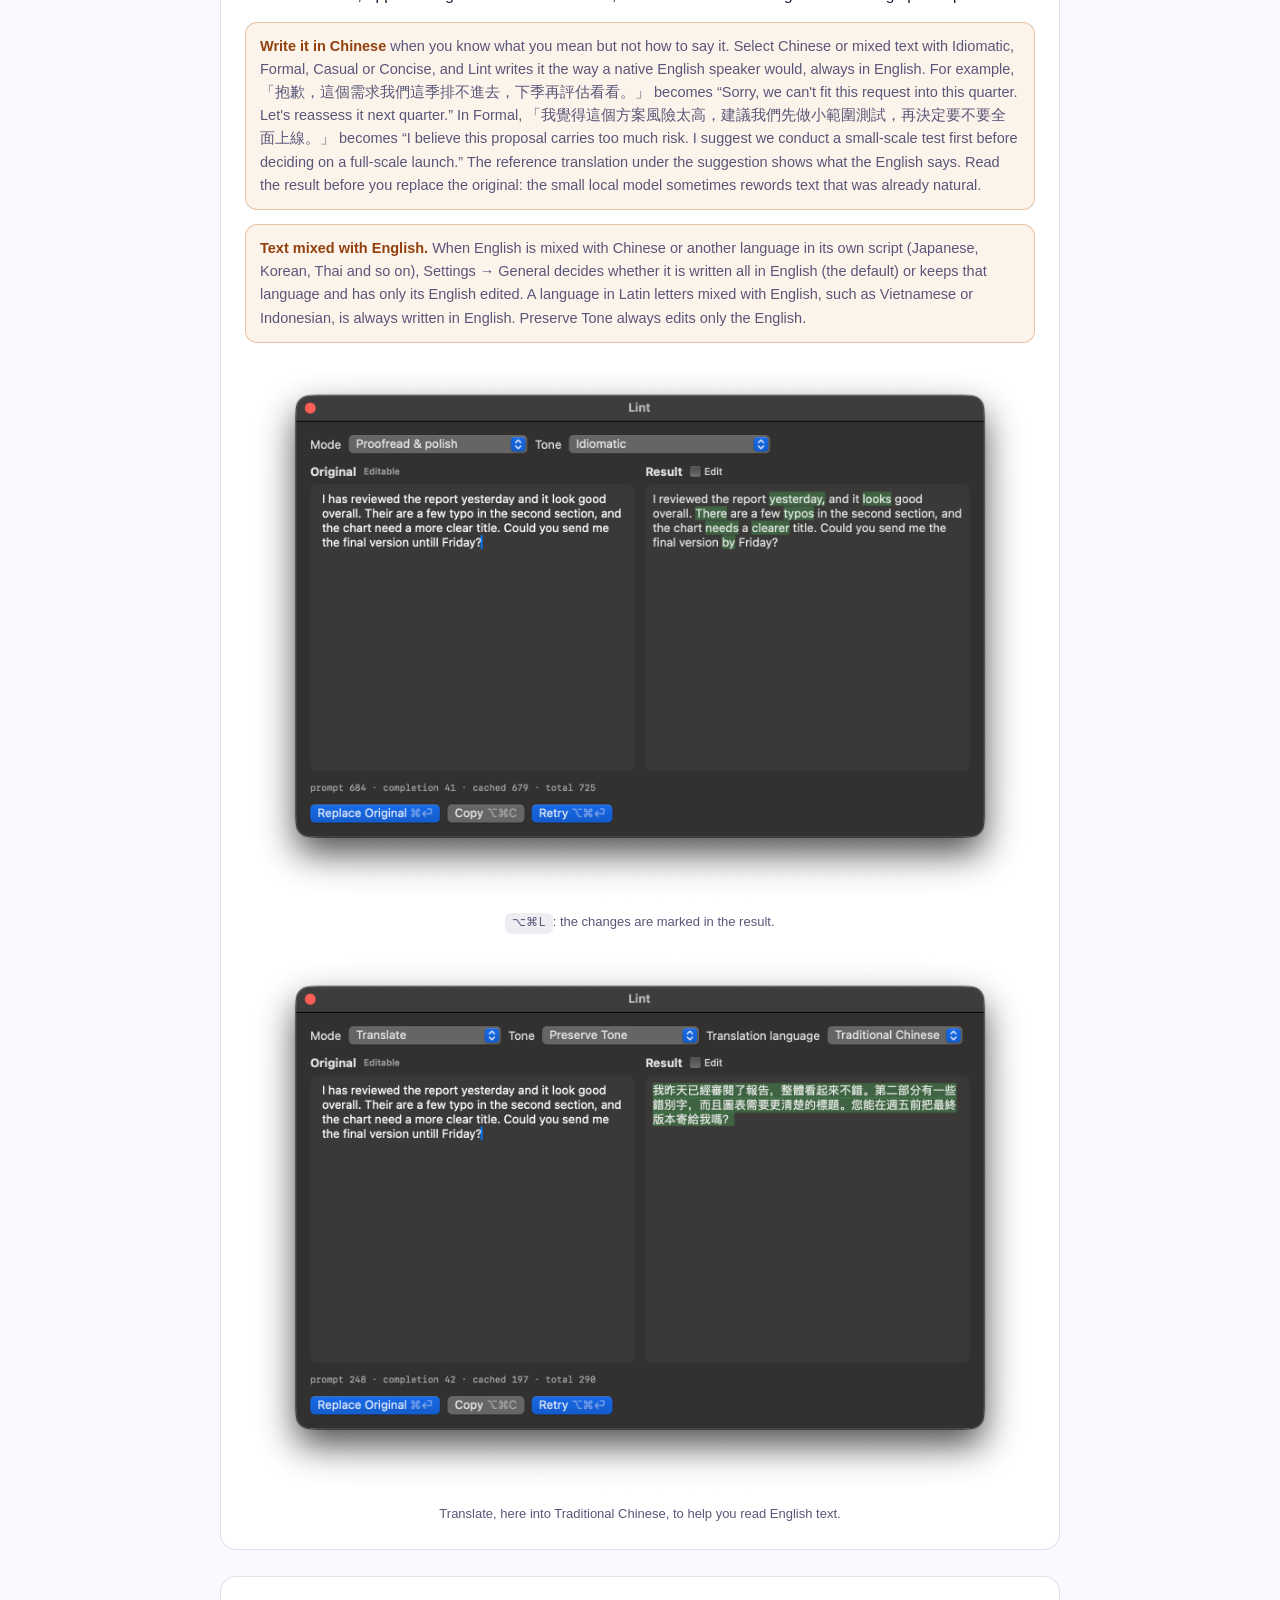
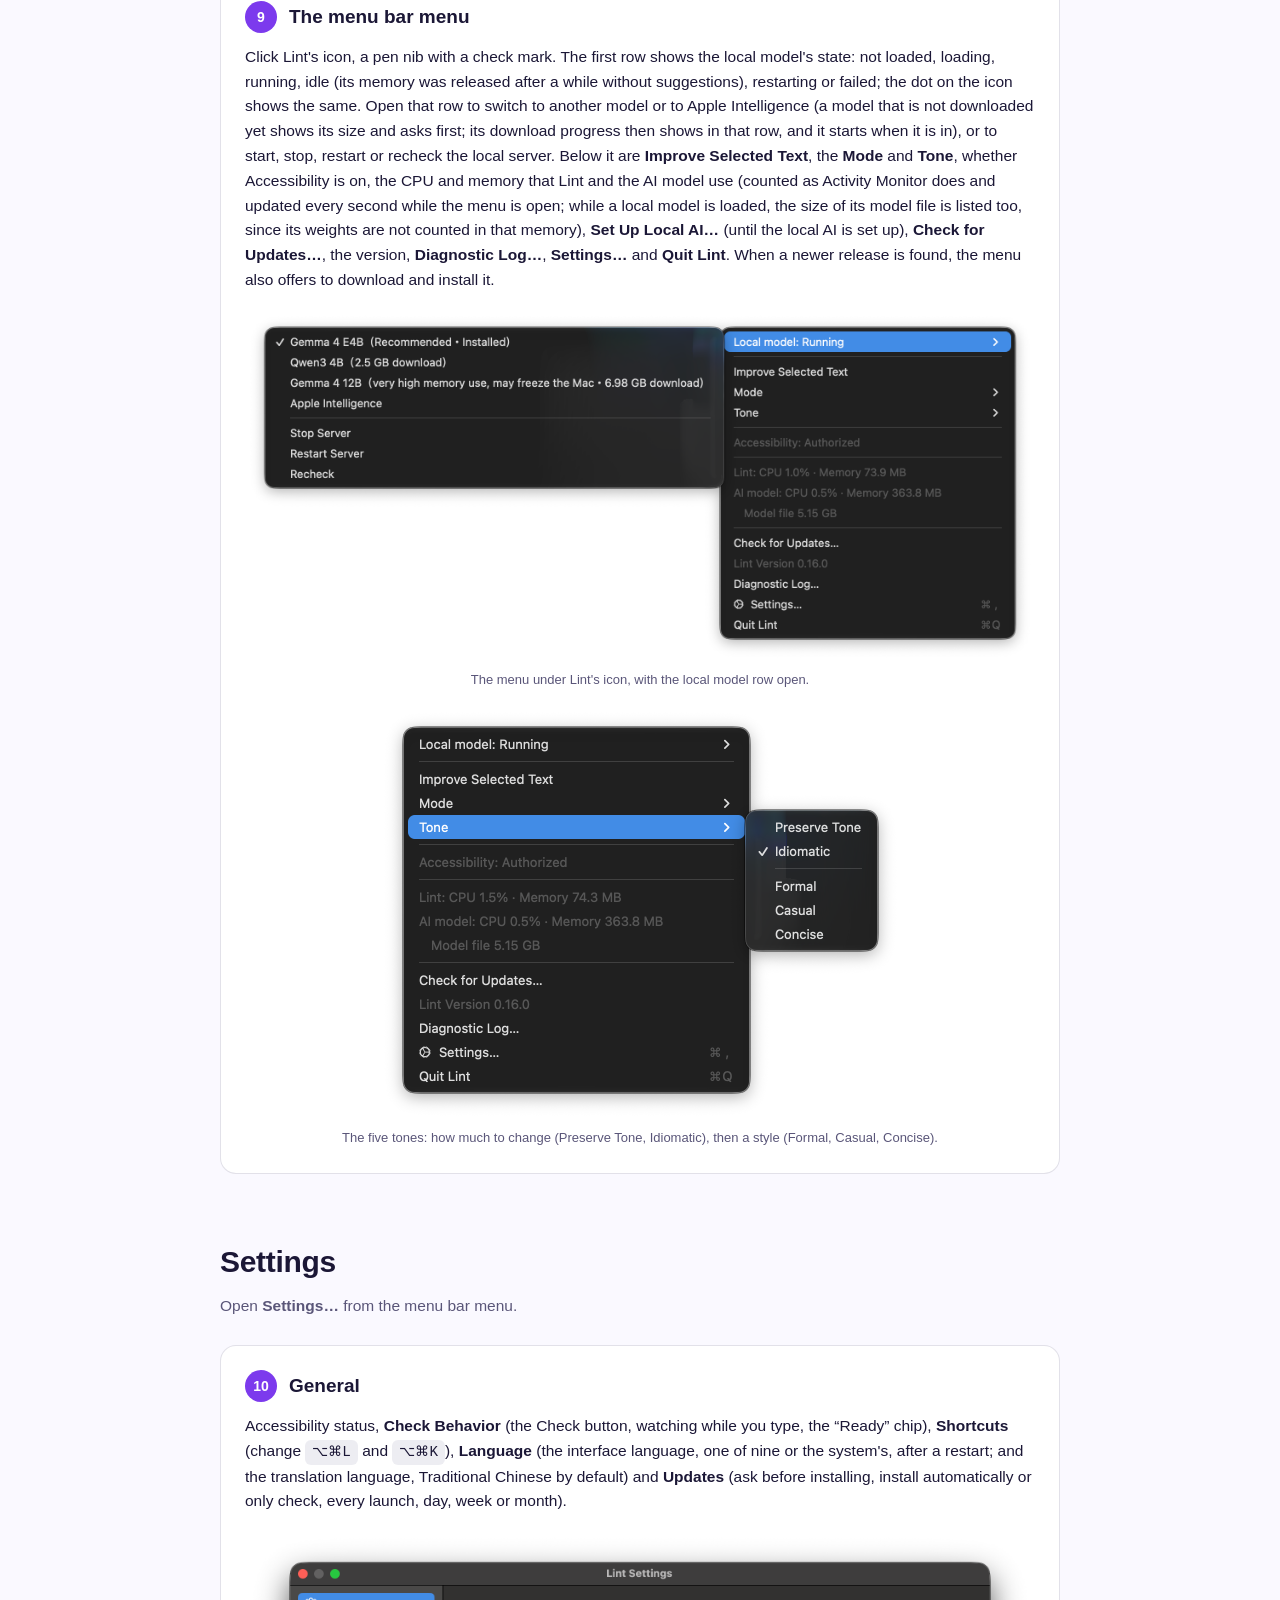
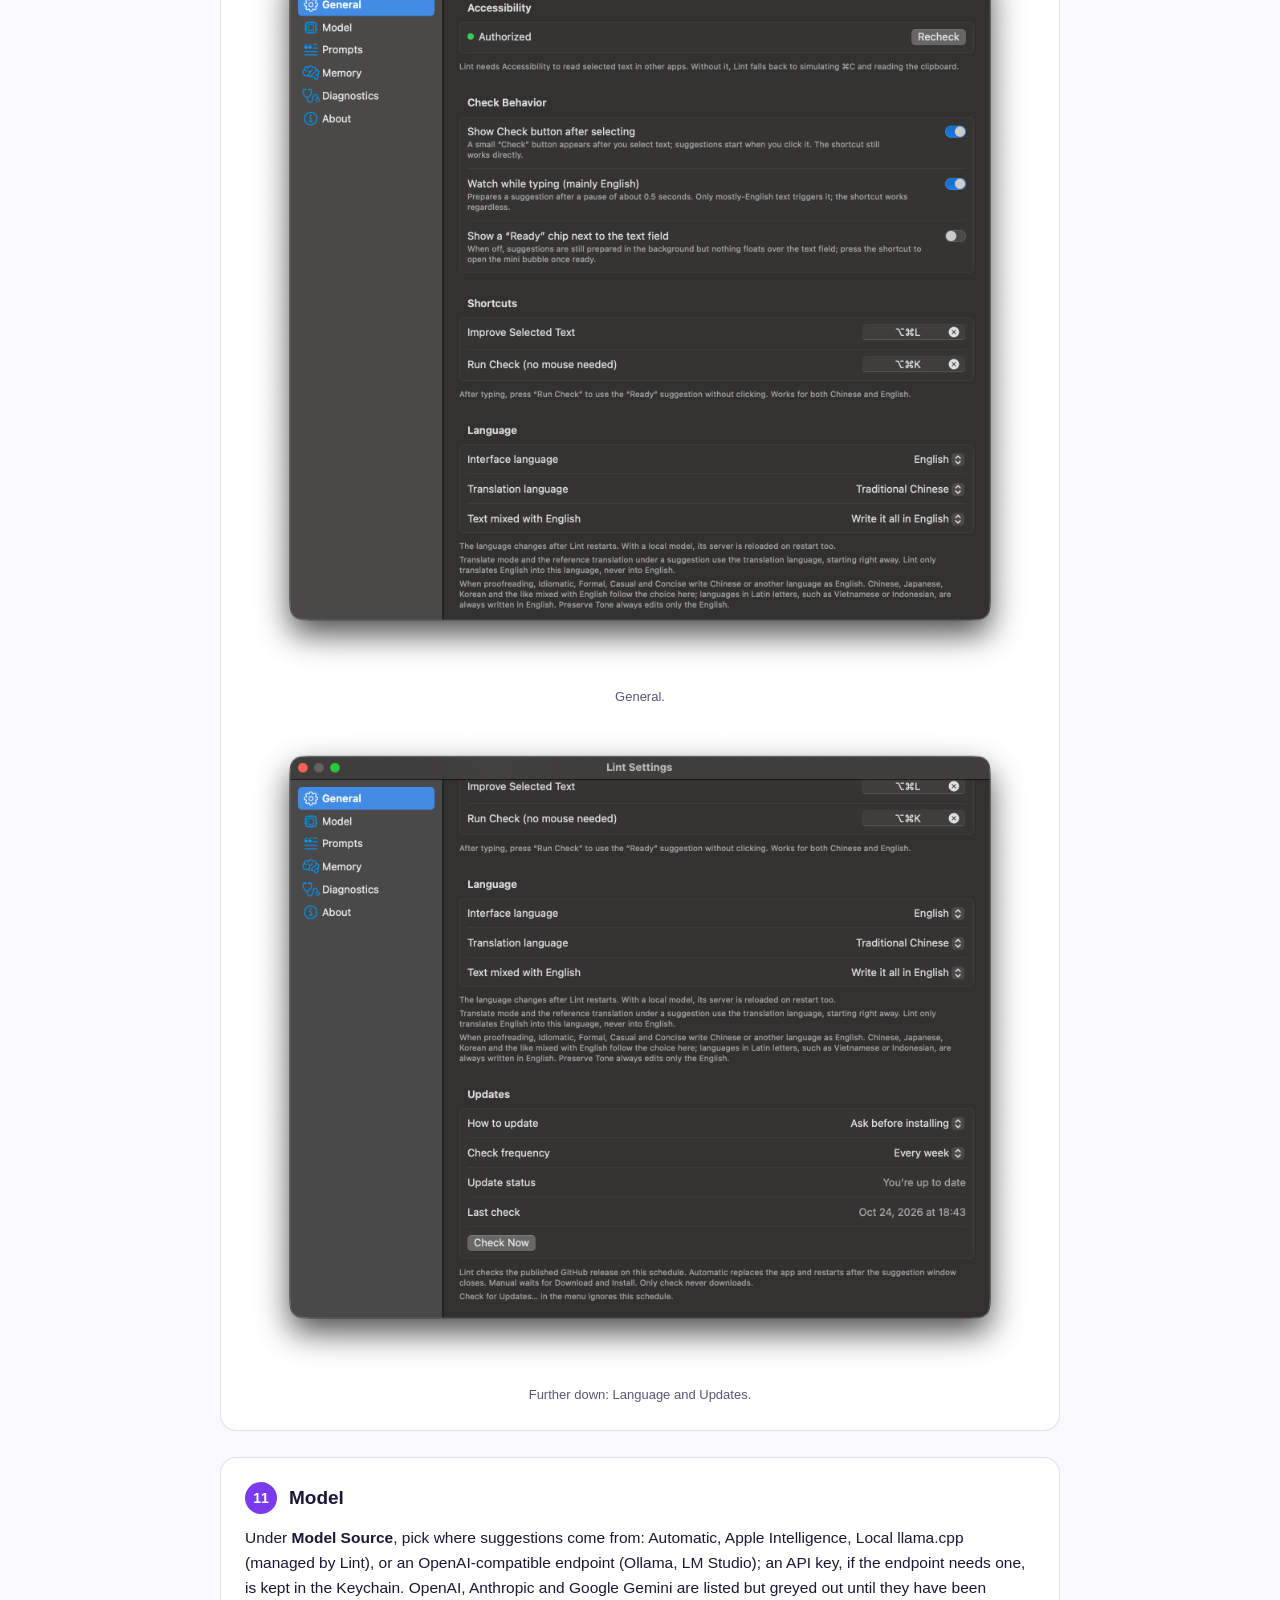
==== commit 1cf98d22: "Take the paragraph being written when ⌥⌘L finds no selection. The panel read only a selection, so te" ====
--- a/docs/guide.html
+++ b/docs/guide.html
@@ -378,8 +378,8 @@
 
       <article class="step">
         <div class="step-head"><span class="step-num">8</span><h3><span class="en">Side by side: <span class="kbd-inline">⌥⌘L</span></span><span class="zh">並排比對：<span class="kbd-inline">⌥⌘L</span></span></h3></div>
-        <p class="en">Select text and press <span class="kbd-inline">⌥⌘L</span>. The full panel shows your original on the left (you can edit it) and the result on the right, with the changes marked.</p>
-        <p class="zh">選取文字後按 <span class="kbd-inline">⌥⌘L</span>。全面板左邊是原文（可以直接修改），右邊是標出修改處的結果。</p>
+        <p class="en">Select text and press <span class="kbd-inline">⌥⌘L</span>, or press it with nothing selected to take the paragraph you are writing. The full panel shows your original on the left (you can edit it) and the result on the right, with the changes marked.</p>
+        <p class="zh">選取文字後按 <span class="kbd-inline">⌥⌘L</span>；沒有選取時，會帶入你正在寫的那一段。全面板左邊是原文（可以直接修改），右邊是標出修改處的結果。</p>
         <ul class="en">
           <li><strong>Mode</strong>: Proofread &amp; polish, Translate, or Custom prompt.</li>
           <li><strong>Tone</strong>: Preserve Tone, Idiomatic (proofreading only, and its default until you pick another), Formal, Casual or Concise.</li>
